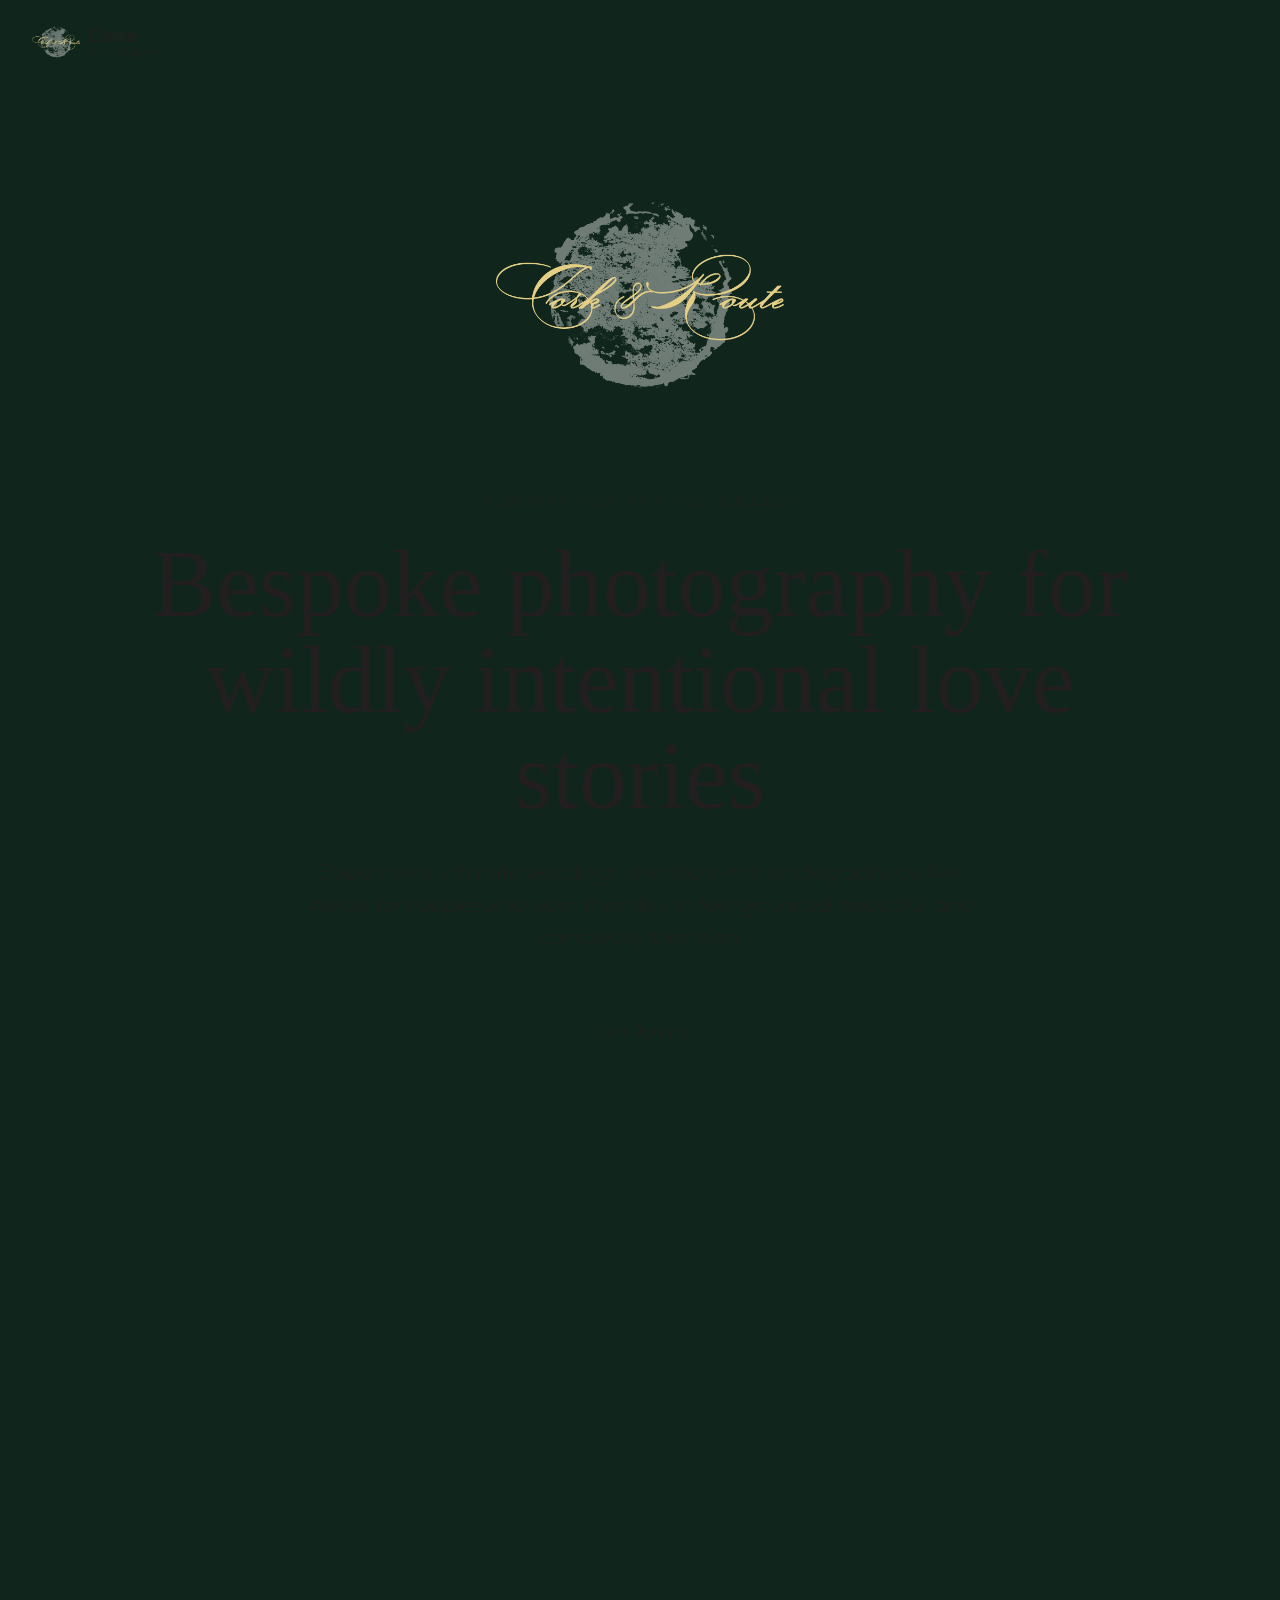
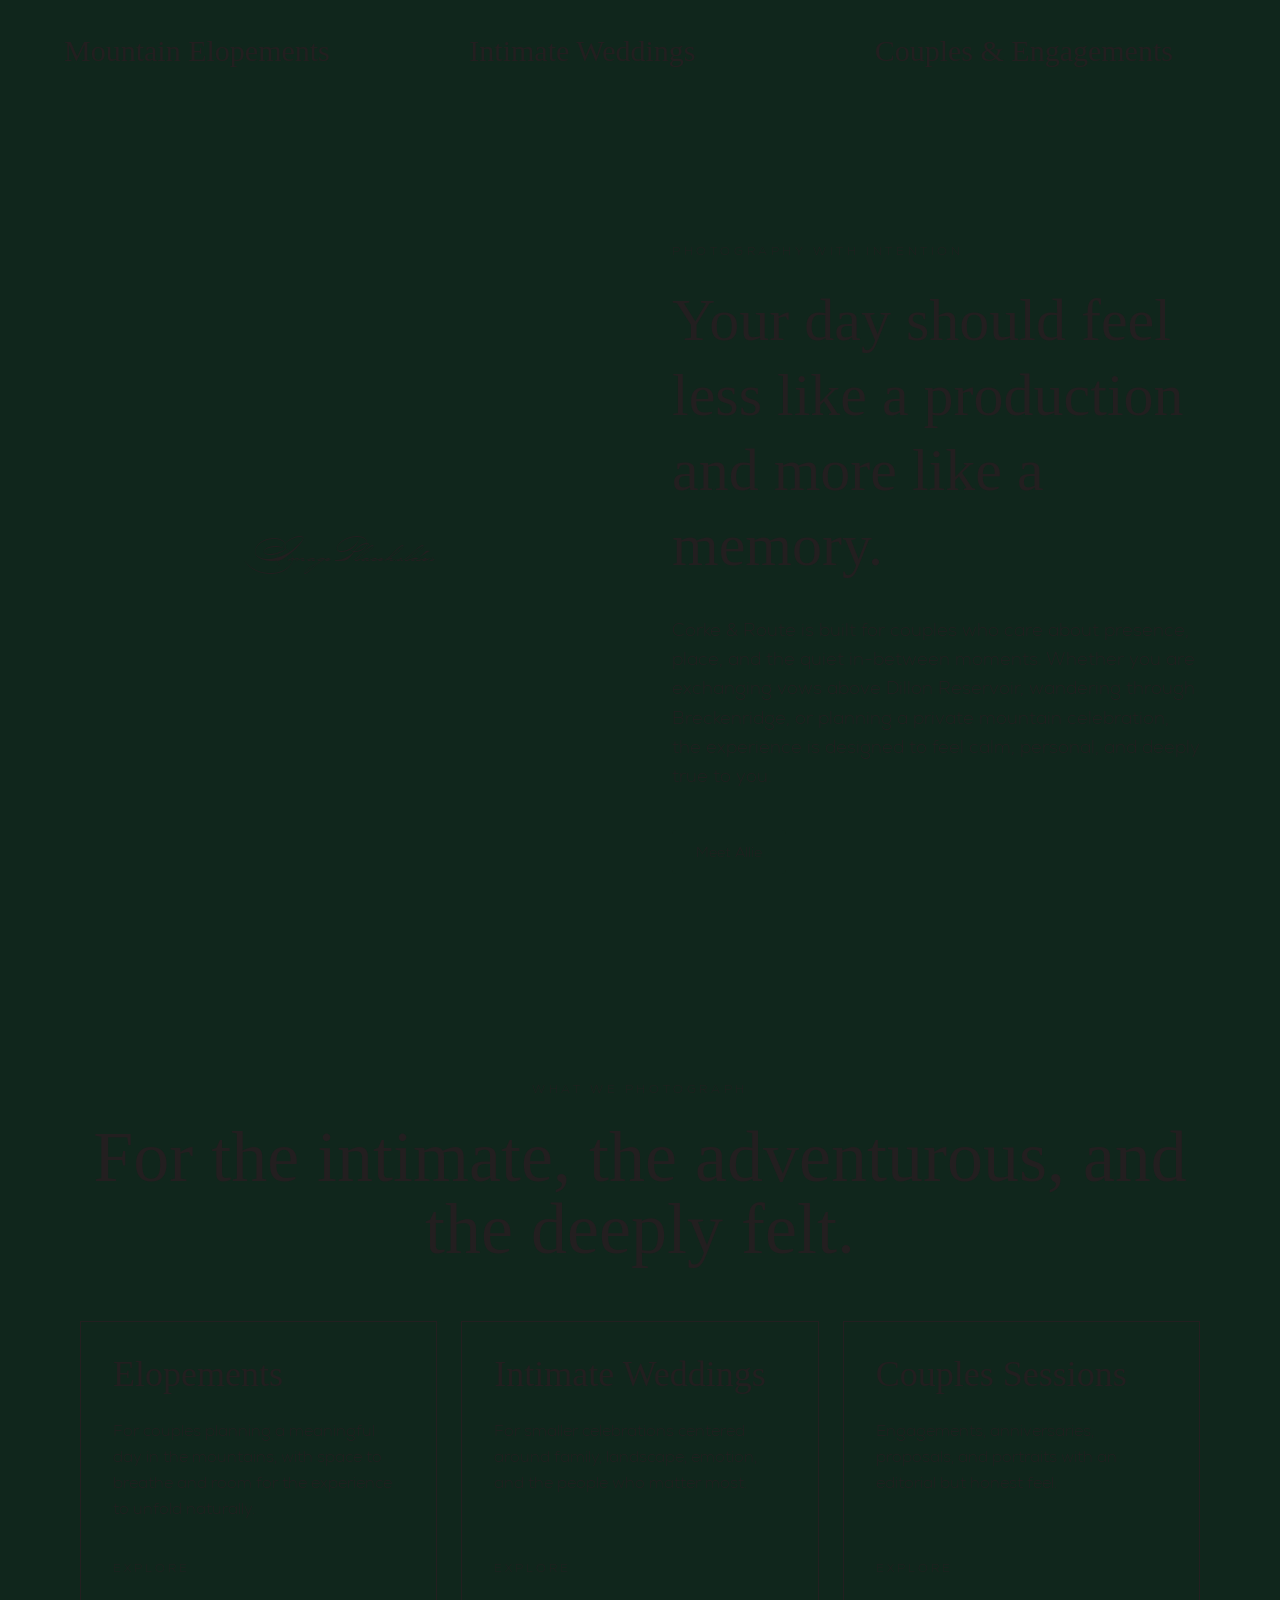
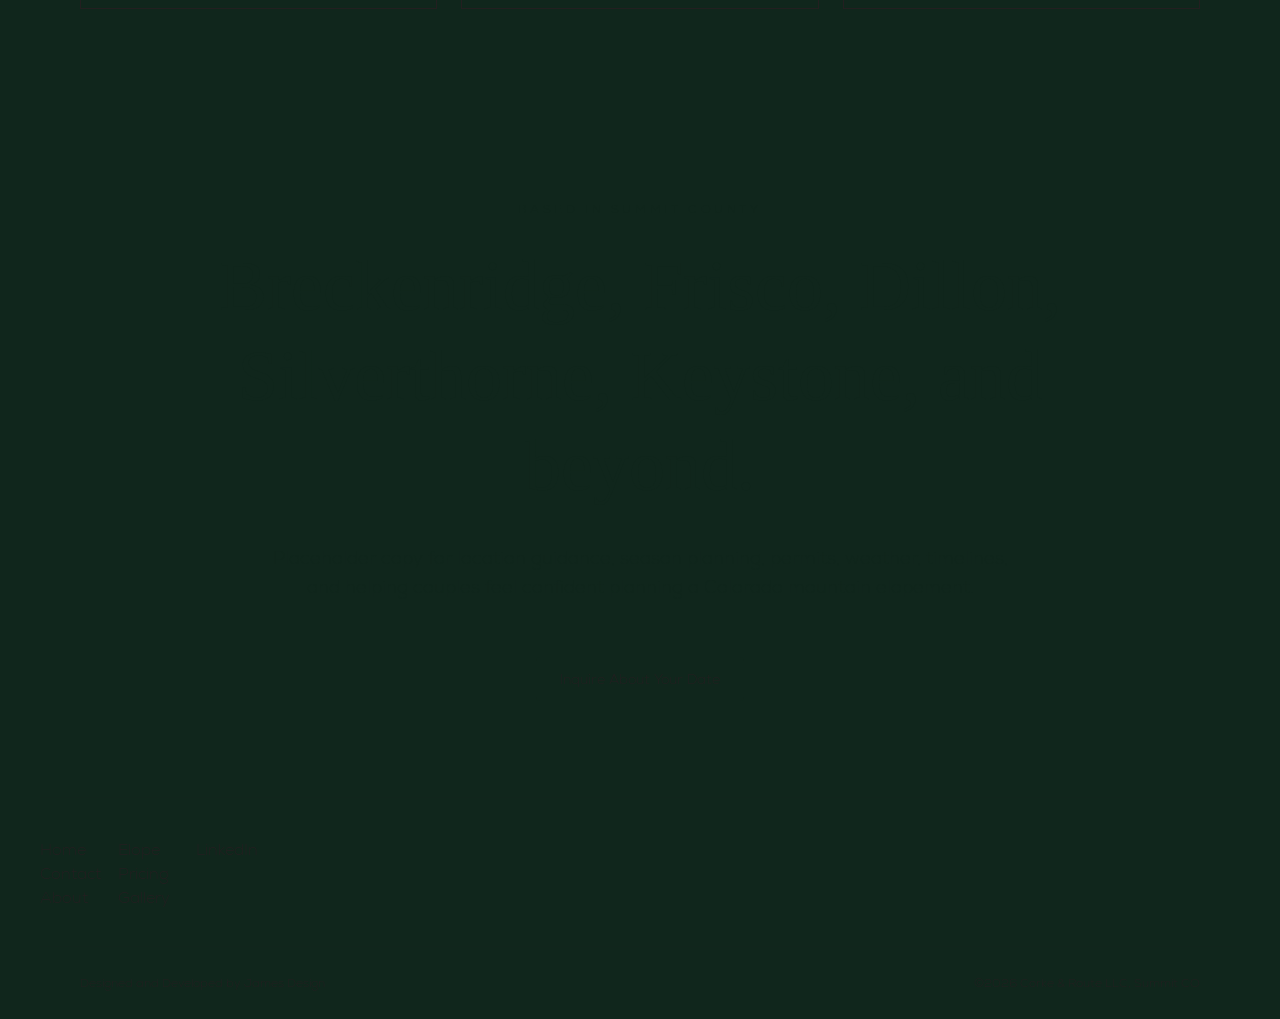
==== index.html @ 02037056 "Update index.html" ====
<!DOCTYPE html><html lang=en><head><meta charset=utf-8><meta content="width=device-width,initial-scale=1,viewport-fit=cover" name=viewport><title>Cork & Route - Home</title><meta content="Cork & Route - Bespoke Photography" name=description><meta content=#10261c name=theme-color><link href=/fonts/Nexa-ExtraLight.ttf rel=preload as=font crossorigin type=font/ttf><link href=/fonts/Nexa-Heavy.ttf rel=preload as=font crossorigin type=font/ttf><link href=/fonts/Argent-CF-Extra-Bold.otf rel=preload as=font crossorigin type=font/otf><link href=/fonts/P22ZanerOne.ttf rel=preload as=font crossorigin type=font/ttf><link href=/_astro/CorkAndRouteLogo.D96lV-Zq.png rel=preload as=image><link href=/_astro/favicon.BcW6yOJU.png rel=icon><link href=/_astro/favicon-512.Cz1edwWW.png rel=apple-touch-icon><meta content=https://corkandroute.github.io/_astro/favicon.BcW6yOJU.png property=og:image><meta content=1280 property=og:image:width><meta content=640 property=og:image:height><meta content=yes name=mobile-web-app-capable><meta content=yes name=apple-mobile-web-app-capable><meta content=black-translucent name=apple-mobile-web-app-status-bar-style><meta content="Cork & Route - Home" property=og:title><meta content="Cork & Route - Bespoke Photography" property=og:description><meta content=website property=og:type><meta content=https://corkandroute.github.io/ property=og:url><link href=/_astro/favicon-og.BIItW8_n.css rel=stylesheet></head><body class="min-h-[440px] min-w-[400px]"><div class="bg-g-1 text-d-1 font-sans min-h-screen"><div class="flex justify-between items-center bg-g-1 font-sans px-8 py-4"><a href=/ class="flex items-center"><img alt="Cork &amp; Route Logo" class="h-12 mt-1 w-auto" src=/_astro/CorkAndRouteLogo.D96lV-Zq.png /><div class="flex flex-col justify-center ml-2"><span class="dark:text-t-l text-t-d font-bold text-lg">Corke</span><span class="dark:text-t-l text-t-d -mt-2 text-sm">And Route</span></div></a></div><main><section class="flex flex-col items-center bg-g-1 justify-center min-h-[90vh] px-6 py-20 text-center"><img alt="Corke &amp; Route" class="mb-10 md:w-72 w-52" src=/_astro/CorkAndRouteLogo.D96lV-Zq.png /><p class="mb-6 text-xs uppercase md:text-sm tracking-[0.35em]">Summit County Colorado</p><h1 class="font-serif max-w-5xl leading-none md:text-8xl text-5xl">Bespoke photography for wildly intentional love stories</h1><p class="leading-relaxed text-lg mt-8 max-w-2xl md:text-xl">Elopements, intimate weddings, and story-rich photography by Allie Aleslie for couples who want their day to feel grounded, beautiful, and completely their own.</p><div class=mt-10><a href=contact.html class="text-center px-6 bg-g-1 duration-300 ease-in-out font-medium hover:scale-105 inline-block mt-4 py-3 rounded-sm text-d-1 text-sm transform transition">Start Planning</a></div></section><section class="grid gap-4 md:grid-cols-3 md:px-10 px-4 py-10"><div class="flex bg-t-d/10 aspect-[3/4] items-end p-6"><span class="font-serif text-3xl">Mountain Elopements</span></div><div class="flex bg-t-d/10 aspect-[3/4] items-end p-6"><span class="font-serif text-3xl">Intimate Weddings</span></div><div class="flex bg-t-d/10 aspect-[3/4] items-end p-6"><span class="font-serif text-3xl">Couples &amp; Engagements</span></div></section><section class="grid gap-16 items-center lg:grid-cols-2 md:px-20 px-6 py-24"><div class="flex items-center justify-center aspect-[4/5] bg-t-d/10"><span class="font-script text-4xl">Image Placeholder</span></div><div><p class="mb-6 text-xs uppercase tracking-[0.3em]">Photography with intention</p><h2 class="font-serif text-4xl leading-tight mb-8 md:text-6xl">Your day should feel less like a production and more like a memory.</h2><p class="mb-6 leading-relaxed text-lg">Corke &amp; Route is built for couples who care about presence, place, and the quiet in-between moments. Whether you are exchanging vows above Dillon Reservoir, wandering through Breckenridge, or planning a private mountain celebration, the experience is designed to feel calm, personal, and deeply true to you.</p><a href=aboutus.html class="text-center px-6 bg-g-1 duration-300 ease-in-out font-medium hover:scale-105 inline-block mt-4 py-3 rounded-sm text-d-1 text-sm transform transition">Meet Allie</a></div></section><section class="text-center px-6 md:px-20 py-24"><p class="mb-6 text-xs uppercase tracking-[0.3em]">What we photograph</p><h2 class="font-serif text-4xl md:text-7xl mb-14">For the intimate, the adventurous, and the deeply felt.</h2><div class="grid md:grid-cols-3 gap-6 text-left"><a href=elopements.html class="flex flex-col justify-between border border-t-d/20 hover:-translate-y-1 min-h-72 p-8 transition-transform"><div><h3 class="font-serif text-4xl mb-6">Elopements</h3><p class=leading-relaxed>For couples planning a meaningful day in the mountains, with space to breathe and room for the experience to unfold naturally.</p></div><span class="text-xs uppercase mt-8 tracking-[0.25em]">Explore</span></a><a href=weddings.html class="flex flex-col justify-between border border-t-d/20 hover:-translate-y-1 min-h-72 p-8 transition-transform"><div><h3 class="font-serif text-4xl mb-6">Intimate Weddings</h3><p class=leading-relaxed>For smaller celebrations centered around family, landscape, emotion, and the people who matter most.</p></div><span class="text-xs uppercase mt-8 tracking-[0.25em]">Explore</span></a><a href=couples.html class="flex flex-col justify-between border border-t-d/20 hover:-translate-y-1 min-h-72 p-8 transition-transform"><div><h3 class="font-serif text-4xl mb-6">Couples Sessions</h3><p class=leading-relaxed>Engagements, anniversaries, proposals, and portraits with an editorial but honest feel.</p></div><span class="text-xs uppercase mt-8 tracking-[0.25em]">Explore</span></a></div></section><section class="text-center px-6 md:px-20 py-24 bg-t-d text-g-1"><p class="mb-6 text-xs uppercase tracking-[0.3em]">Based in Summit County</p><h2 class="font-serif text-4xl leading-tight max-w-5xl md:text-7xl mx-auto">Breckenridge, Frisco, Dillon, Silverthorne, Keystone, and beyond.</h2><p class="leading-relaxed text-lg mt-8 max-w-3xl mx-auto">Placeholder copy for location guidance, season planning, permits, weather, timelines, and helping couples feel confident planning a Colorado mountain elopement.</p><div class=mt-10><a href=contact.html class="text-center px-6 bg-g-1 duration-300 ease-in-out font-medium hover:scale-105 inline-block mt-4 py-3 rounded-sm text-d-1 text-sm transform transition">Inquire About Your Date</a></div></section></main><footer class="bg-g-1 text-d-1 px-10"><div class="text-left border-t opacity-10 py-5"></div><div class="flex flex-col justify-between container items-start lg:flex-row lg:items-center mx-auto pb-5"><div class="mb-6 gap-4 grid grid-cols-2 lg:mb-0 lg:w-auto sm:grid-cols-3 w-full"><div class="mb-4 sm:mb-0"><a href=/ class=hover:underline>Home</a><br/><a href=contact.html class=hover:underline>Contact</a><br/><a href=about.html class=hover:underline>About</a><br/></div><div class="mb-4 sm:mb-0"><a href=elope.html class=hover:underline>Elope</a><br/><a href=pricing.html class=hover:underline>Pricing</a><br/><a href=gallery.html class=hover:underline>Gallery</a></div><div><a href=https://www.linkedin.com/allie-leslie-355469260/ class=hover:underline>LinkedIn</a><br/></div><div></div></div></div><div class="text-left border-t opacity-10 px-20"></div><div class="flex flex-col justify-between items-center md:flex-row px-10 py-7"><div class="text-xs text-center md:text-left"><a href=https://hikendal.github.io rel="noopener noreferrer" target=_blank>Designed and Developed by James Design</a></div><div class="text-xs text-center md:mt-0 md:text-right mt-4"><p>©2026 Corke &amp; Route LLC, Summit CO</p></div></div></footer></div></body></html>
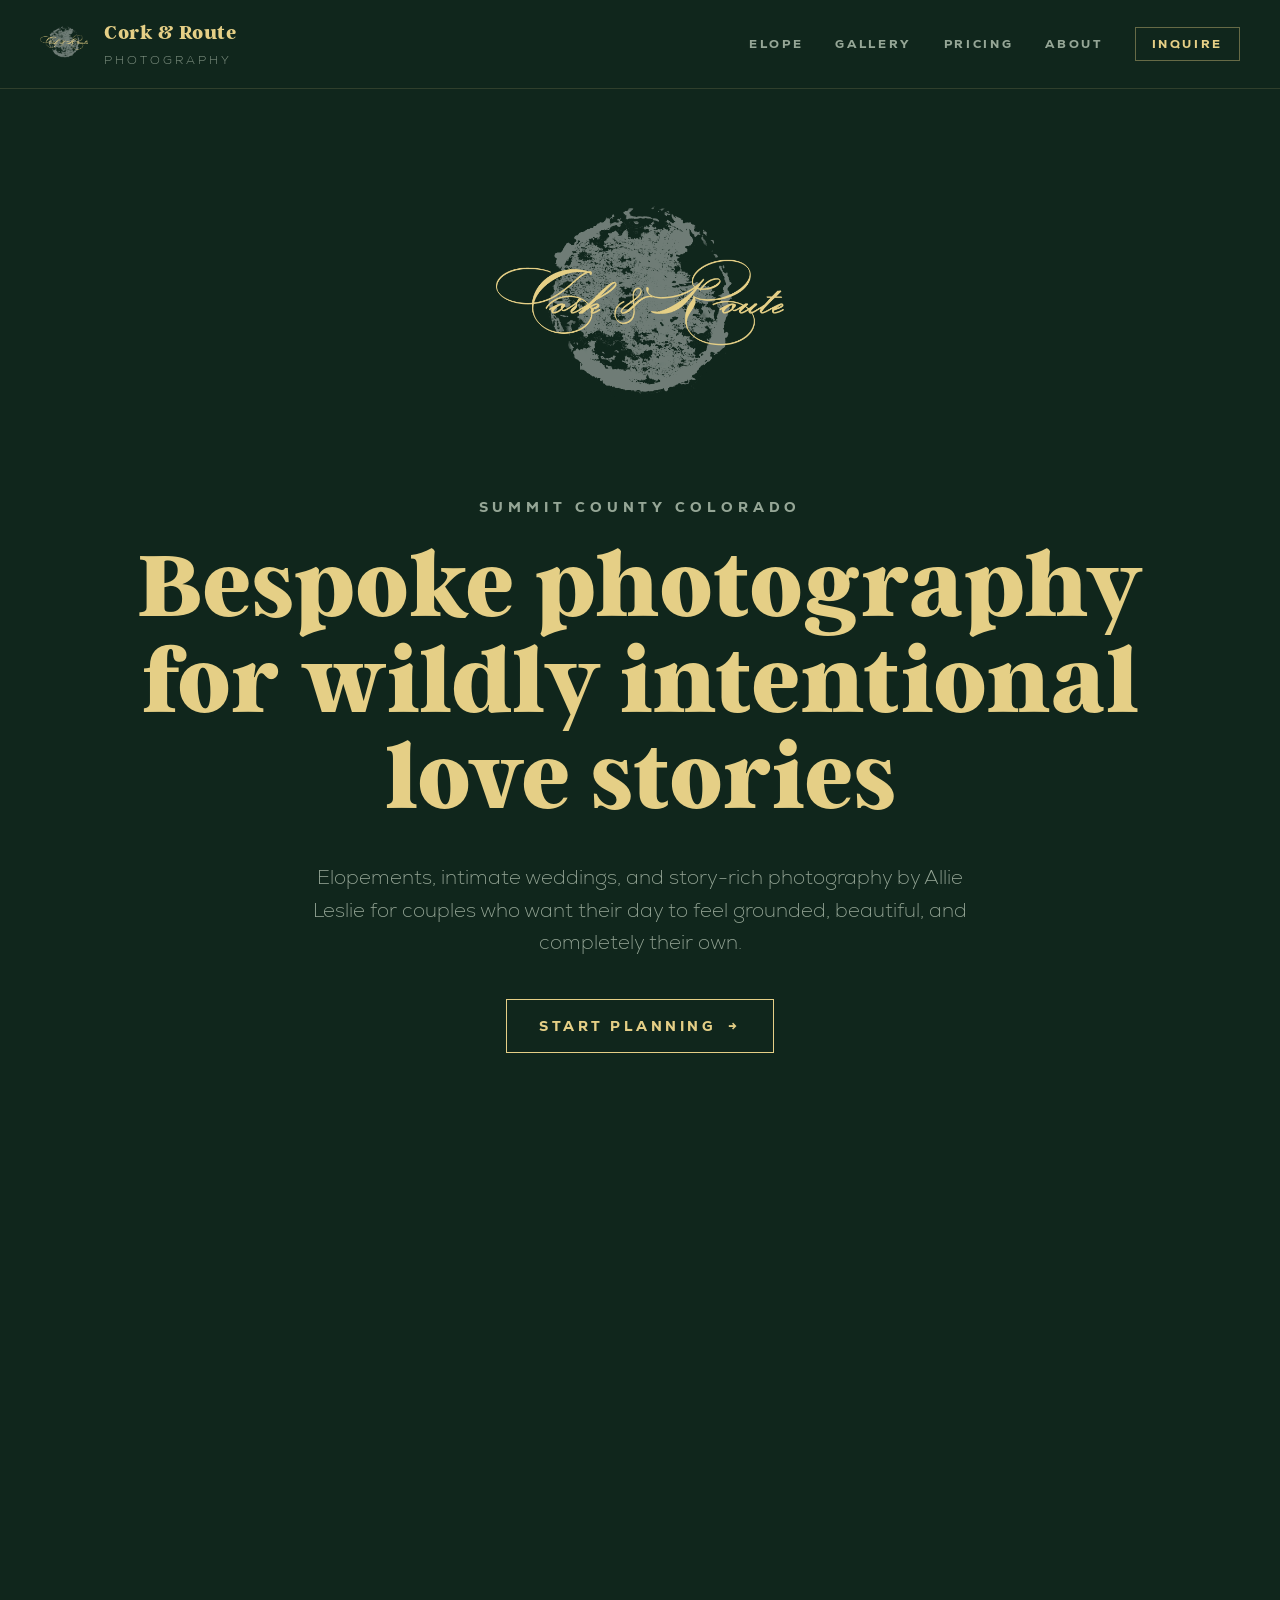
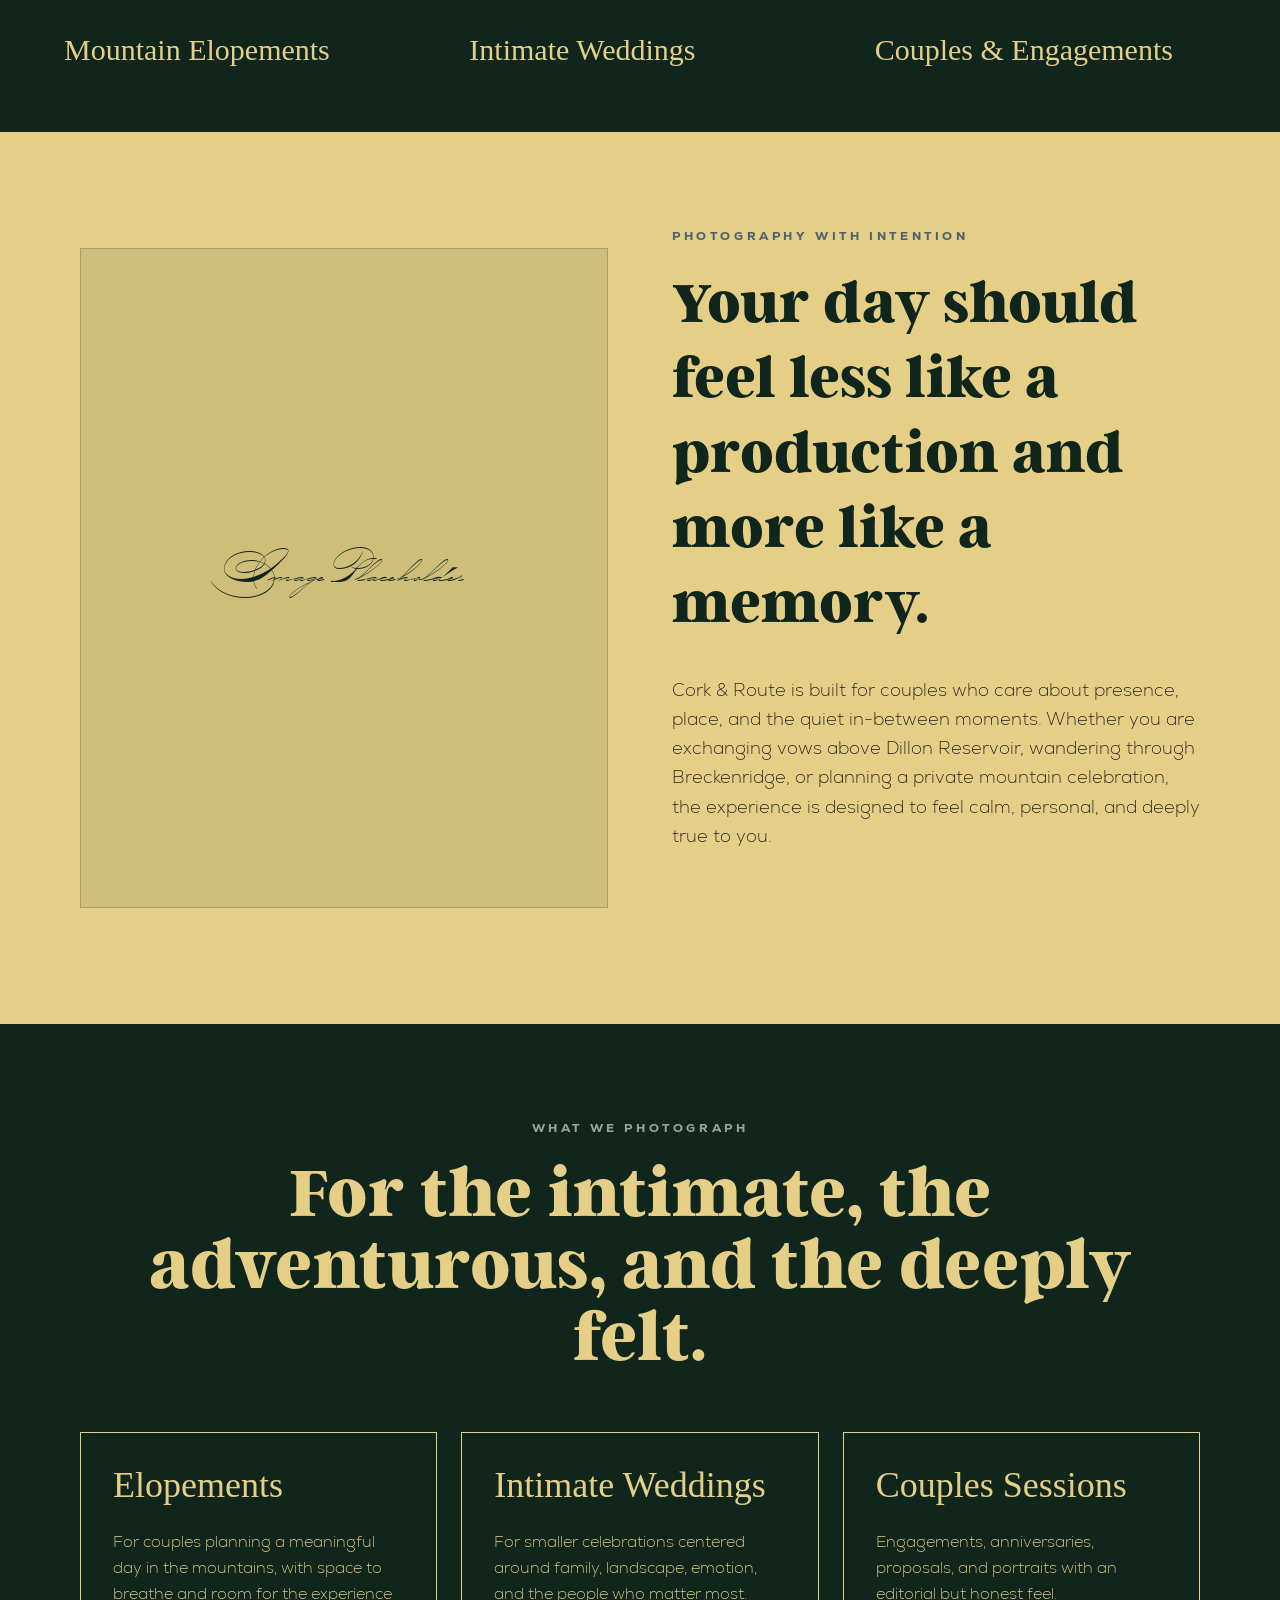
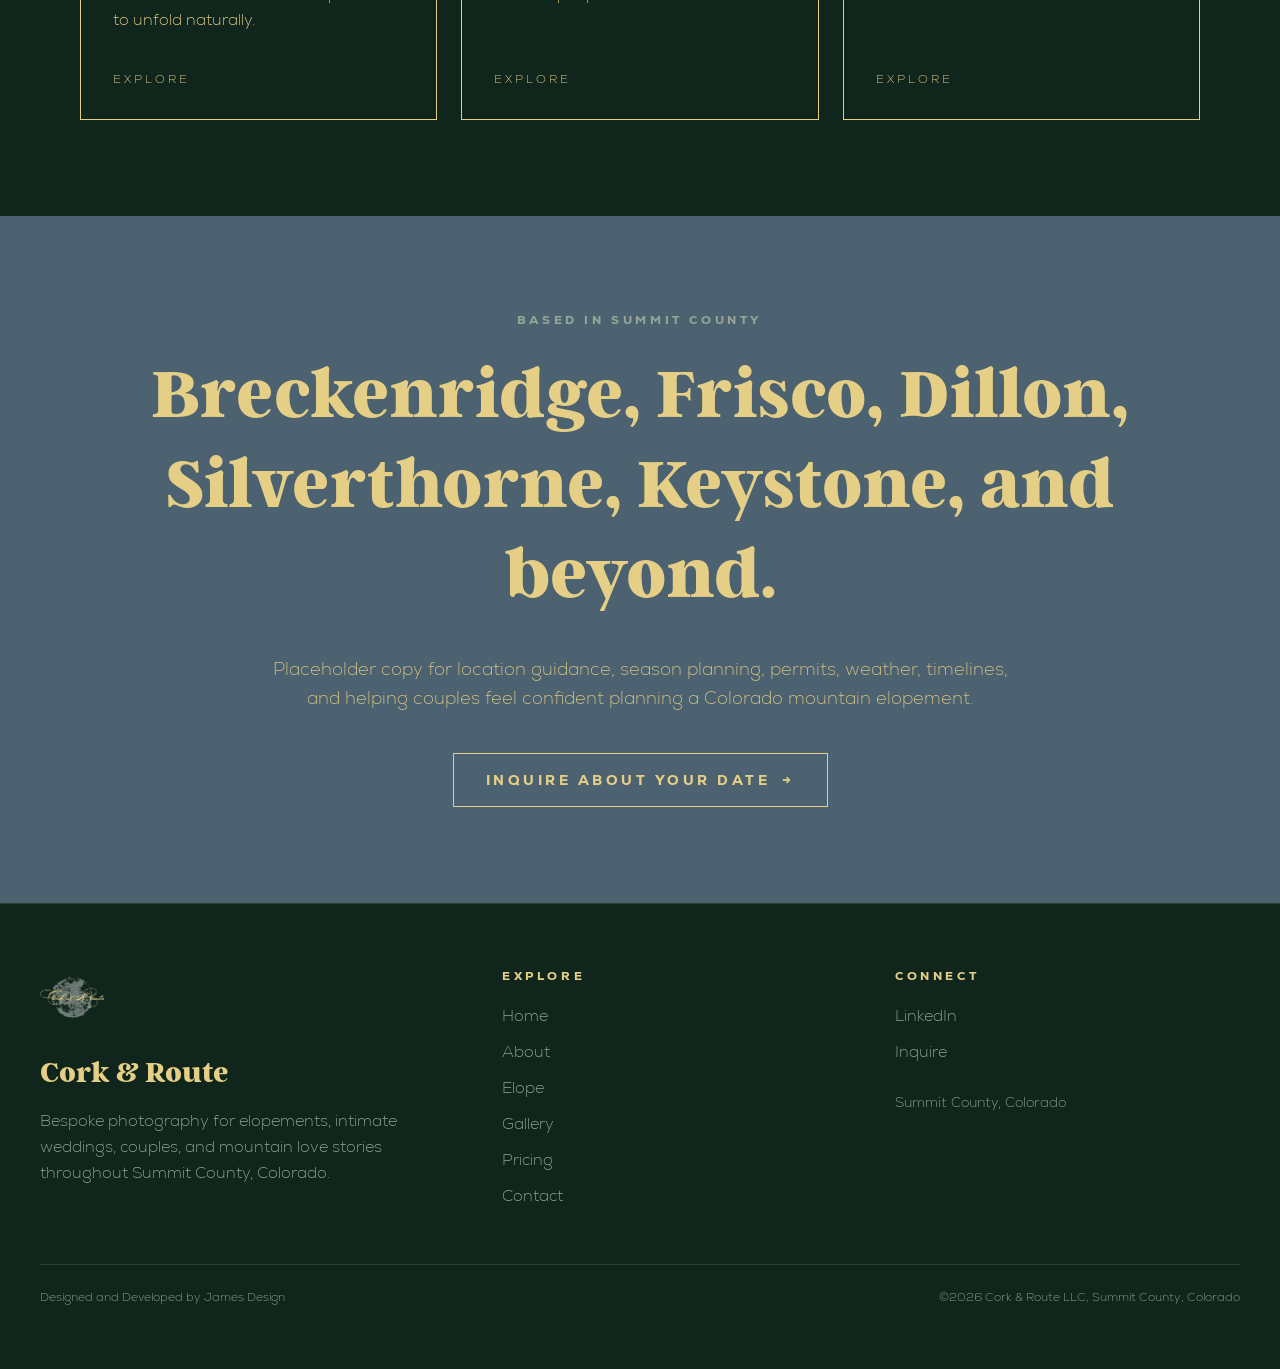
==== commit 9fc625e4: "updates" ====
--- a/index.html
+++ b/index.html
@@ -1 +1 @@
-<!DOCTYPE html><html lang=en><head><meta charset=utf-8><meta content="width=device-width,initial-scale=1,viewport-fit=cover" name=viewport><title>Cork & Route - Home</title><meta content="Cork & Route - Bespoke Photography" name=description><meta content=#10261c name=theme-color><link href=/fonts/Nexa-ExtraLight.ttf rel=preload as=font crossorigin type=font/ttf><link href=/fonts/Nexa-Heavy.ttf rel=preload as=font crossorigin type=font/ttf><link href=/fonts/Argent-CF-Extra-Bold.otf rel=preload as=font crossorigin type=font/otf><link href=/fonts/P22ZanerOne.ttf rel=preload as=font crossorigin type=font/ttf><link href=/_astro/CorkAndRouteLogo.D96lV-Zq.png rel=preload as=image><link href=/_astro/favicon.BcW6yOJU.png rel=icon><link href=/_astro/favicon-512.Cz1edwWW.png rel=apple-touch-icon><meta content=https://corkandroute.github.io/_astro/favicon.BcW6yOJU.png property=og:image><meta content=1280 property=og:image:width><meta content=640 property=og:image:height><meta content=yes name=mobile-web-app-capable><meta content=yes name=apple-mobile-web-app-capable><meta content=black-translucent name=apple-mobile-web-app-status-bar-style><meta content="Cork & Route - Home" property=og:title><meta content="Cork & Route - Bespoke Photography" property=og:description><meta content=website property=og:type><meta content=https://corkandroute.github.io/ property=og:url><link href=/_astro/favicon-og.BIItW8_n.css rel=stylesheet></head><body class="min-h-[440px] min-w-[400px]"><div class="bg-g-1 text-d-1 font-sans min-h-screen"><div class="flex justify-between items-center bg-g-1 font-sans px-8 py-4"><a href=/ class="flex items-center"><img alt="Cork &amp; Route Logo" class="h-12 mt-1 w-auto" src=/_astro/CorkAndRouteLogo.D96lV-Zq.png /><div class="flex flex-col justify-center ml-2"><span class="dark:text-t-l text-t-d font-bold text-lg">Corke</span><span class="dark:text-t-l text-t-d -mt-2 text-sm">And Route</span></div></a></div><main><section class="flex flex-col items-center bg-g-1 justify-center min-h-[90vh] px-6 py-20 text-center"><img alt="Corke &amp; Route" class="mb-10 md:w-72 w-52" src=/_astro/CorkAndRouteLogo.D96lV-Zq.png /><p class="mb-6 text-xs uppercase md:text-sm tracking-[0.35em]">Summit County Colorado</p><h1 class="font-serif max-w-5xl leading-none md:text-8xl text-5xl">Bespoke photography for wildly intentional love stories</h1><p class="leading-relaxed text-lg mt-8 max-w-2xl md:text-xl">Elopements, intimate weddings, and story-rich photography by Allie Aleslie for couples who want their day to feel grounded, beautiful, and completely their own.</p><div class=mt-10><a href=contact.html class="text-center px-6 bg-g-1 duration-300 ease-in-out font-medium hover:scale-105 inline-block mt-4 py-3 rounded-sm text-d-1 text-sm transform transition">Start Planning</a></div></section><section class="grid gap-4 md:grid-cols-3 md:px-10 px-4 py-10"><div class="flex bg-t-d/10 aspect-[3/4] items-end p-6"><span class="font-serif text-3xl">Mountain Elopements</span></div><div class="flex bg-t-d/10 aspect-[3/4] items-end p-6"><span class="font-serif text-3xl">Intimate Weddings</span></div><div class="flex bg-t-d/10 aspect-[3/4] items-end p-6"><span class="font-serif text-3xl">Couples &amp; Engagements</span></div></section><section class="grid gap-16 items-center lg:grid-cols-2 md:px-20 px-6 py-24"><div class="flex items-center justify-center aspect-[4/5] bg-t-d/10"><span class="font-script text-4xl">Image Placeholder</span></div><div><p class="mb-6 text-xs uppercase tracking-[0.3em]">Photography with intention</p><h2 class="font-serif text-4xl leading-tight mb-8 md:text-6xl">Your day should feel less like a production and more like a memory.</h2><p class="mb-6 leading-relaxed text-lg">Corke &amp; Route is built for couples who care about presence, place, and the quiet in-between moments. Whether you are exchanging vows above Dillon Reservoir, wandering through Breckenridge, or planning a private mountain celebration, the experience is designed to feel calm, personal, and deeply true to you.</p><a href=aboutus.html class="text-center px-6 bg-g-1 duration-300 ease-in-out font-medium hover:scale-105 inline-block mt-4 py-3 rounded-sm text-d-1 text-sm transform transition">Meet Allie</a></div></section><section class="text-center px-6 md:px-20 py-24"><p class="mb-6 text-xs uppercase tracking-[0.3em]">What we photograph</p><h2 class="font-serif text-4xl md:text-7xl mb-14">For the intimate, the adventurous, and the deeply felt.</h2><div class="grid md:grid-cols-3 gap-6 text-left"><a href=elopements.html class="flex flex-col justify-between border border-t-d/20 hover:-translate-y-1 min-h-72 p-8 transition-transform"><div><h3 class="font-serif text-4xl mb-6">Elopements</h3><p class=leading-relaxed>For couples planning a meaningful day in the mountains, with space to breathe and room for the experience to unfold naturally.</p></div><span class="text-xs uppercase mt-8 tracking-[0.25em]">Explore</span></a><a href=weddings.html class="flex flex-col justify-between border border-t-d/20 hover:-translate-y-1 min-h-72 p-8 transition-transform"><div><h3 class="font-serif text-4xl mb-6">Intimate Weddings</h3><p class=leading-relaxed>For smaller celebrations centered around family, landscape, emotion, and the people who matter most.</p></div><span class="text-xs uppercase mt-8 tracking-[0.25em]">Explore</span></a><a href=couples.html class="flex flex-col justify-between border border-t-d/20 hover:-translate-y-1 min-h-72 p-8 transition-transform"><div><h3 class="font-serif text-4xl mb-6">Couples Sessions</h3><p class=leading-relaxed>Engagements, anniversaries, proposals, and portraits with an editorial but honest feel.</p></div><span class="text-xs uppercase mt-8 tracking-[0.25em]">Explore</span></a></div></section><section class="text-center px-6 md:px-20 py-24 bg-t-d text-g-1"><p class="mb-6 text-xs uppercase tracking-[0.3em]">Based in Summit County</p><h2 class="font-serif text-4xl leading-tight max-w-5xl md:text-7xl mx-auto">Breckenridge, Frisco, Dillon, Silverthorne, Keystone, and beyond.</h2><p class="leading-relaxed text-lg mt-8 max-w-3xl mx-auto">Placeholder copy for location guidance, season planning, permits, weather, timelines, and helping couples feel confident planning a Colorado mountain elopement.</p><div class=mt-10><a href=contact.html class="text-center px-6 bg-g-1 duration-300 ease-in-out font-medium hover:scale-105 inline-block mt-4 py-3 rounded-sm text-d-1 text-sm transform transition">Inquire About Your Date</a></div></section></main><footer class="bg-g-1 text-d-1 px-10"><div class="text-left border-t opacity-10 py-5"></div><div class="flex flex-col justify-between container items-start lg:flex-row lg:items-center mx-auto pb-5"><div class="mb-6 gap-4 grid grid-cols-2 lg:mb-0 lg:w-auto sm:grid-cols-3 w-full"><div class="mb-4 sm:mb-0"><a href=/ class=hover:underline>Home</a><br/><a href=contact.html class=hover:underline>Contact</a><br/><a href=about.html class=hover:underline>About</a><br/></div><div class="mb-4 sm:mb-0"><a href=elope.html class=hover:underline>Elope</a><br/><a href=pricing.html class=hover:underline>Pricing</a><br/><a href=gallery.html class=hover:underline>Gallery</a></div><div><a href=https://www.linkedin.com/allie-leslie-355469260/ class=hover:underline>LinkedIn</a><br/></div><div></div></div></div><div class="text-left border-t opacity-10 px-20"></div><div class="flex flex-col justify-between items-center md:flex-row px-10 py-7"><div class="text-xs text-center md:text-left"><a href=https://hikendal.github.io rel="noopener noreferrer" target=_blank>Designed and Developed by James Design</a></div><div class="text-xs text-center md:mt-0 md:text-right mt-4"><p>©2026 Corke &amp; Route LLC, Summit CO</p></div></div></footer></div></body></html>+<!DOCTYPE html><html lang=en><head><meta charset=utf-8><meta content="width=device-width,initial-scale=1,viewport-fit=cover" name=viewport><title>Cork & Route - Home</title><meta content="Cork & Route - Bespoke Photography" name=description><meta content=#10261c name=theme-color><link href=/fonts/Nexa-ExtraLight.ttf rel=preload as=font crossorigin type=font/ttf><link href=/fonts/Nexa-Heavy.ttf rel=preload as=font crossorigin type=font/ttf><link href=/fonts/Argent-CF-Extra-Bold.otf rel=preload as=font crossorigin type=font/otf><link href=/fonts/P22ZanerOne.ttf rel=preload as=font crossorigin type=font/ttf><link href=/_astro/CorkAndRouteLogo.D96lV-Zq.png rel=preload as=image><link href=/_astro/favicon.BcW6yOJU.png rel=icon><link href=/_astro/favicon-512.Cz1edwWW.png rel=apple-touch-icon><meta content=https://corkandroute.github.io/_astro/favicon.BcW6yOJU.png property=og:image><meta content=1280 property=og:image:width><meta content=640 property=og:image:height><meta content=yes name=mobile-web-app-capable><meta content=yes name=apple-mobile-web-app-capable><meta content=black-translucent name=apple-mobile-web-app-status-bar-style><meta content="Cork & Route - Home" property=og:title><meta content="Cork & Route - Bespoke Photography" property=og:description><meta content=website property=og:type><meta content=https://corkandroute.github.io/ property=og:url><link href=/_astro/favicon-og.DzYINpba.css rel=stylesheet></head><body class="min-h-[440px] min-w-[400px]"><div class="text-y-1 bg-g-1 font-sans min-h-screen"><header class="text-y-1 bg-g-1 border-b border-y-1/15"><div class="flex items-center px-6 justify-between max-w-7xl md:px-10 mx-auto py-5"><a class="flex items-center gap-4 group" href=/ ><img alt="Cork &amp; Route Logo" class="w-auto h-12" src=/_astro/CorkAndRouteLogo.D96lV-Zq.png /><div class="flex flex-col leading-none"><span class="text-y-1 font-argentBold text-xl tracking-wide">Cork &amp; Route</span><span class="text-xs uppercase tracking-[0.25em] font-sans mt-1 text-g-2">Photography</span></div></a><nav class="text-xs uppercase font-heavy items-center gap-8 hidden md:flex text-g-2 tracking-[0.22em]"><a class="hover:text-y-1 transition-colors" href=elope.html>Elope</a><a class="hover:text-y-1 transition-colors" href=gallery.html>Gallery</a><a class="hover:text-y-1 transition-colors" href=pricing.html>Pricing</a><a class="hover:text-y-1 transition-colors" href=about.html>About</a><a class="text-y-1 border hover:text-g-1 transition-all border-y-1/40 hover:bg-y-1 px-4 py-2" href=contact.html>Inquire</a></nav></div></header><main><section class="flex items-center justify-center bg-g-1 flex-col min-h-[90vh] px-6 py-20 text-center"><img alt="Cork &amp; Route" class="mb-10 md:w-72 w-52" src=/_astro/CorkAndRouteLogo.D96lV-Zq.png /><p class="text-xs uppercase font-heavy mb-6 text-g-2 md:text-sm tracking-[0.35em]">Summit County Colorado</p><h1 class="text-y-1 font-argentBold max-w-5xl leading-none md:text-8xl text-5xl">Bespoke photography for wildly intentional love stories</h1><p class="leading-relaxed text-lg mt-8 max-w-2xl md:text-xl text-g-2">Elopements, intimate weddings, and story-rich photography by Allie Leslie for couples who want their day to feel grounded, beautiful, and completely their own.</p><div class=mt-10><a class="text-xs uppercase font-heavy text-y-1 border border-y-1 duration-500 ease-out group hover:text-g-1 inline-flex items-center justify-center md:text-sm overflow-hidden px-8 py-4 relative tracking-[0.25em] transition-all" href=contact.html><span class="transition-transform absolute bg-y-1 duration-500 ease-out group-hover:scale-x-100 inset-0 origin-left scale-x-0"></span><span class="flex items-center gap-3 relative z-10">Start Planning<span class="transition-transform duration-300 group-hover:translate-x-1">→</span></span></a></div></section><section class="bg-g-1 gap-4 grid md:grid-cols-3 md:px-10 px-4 py-10"><div class="flex aspect-[3/4] bg-t-d/10 items-end p-6"><span class="font-serif text-3xl">Mountain Elopements</span></div><div class="flex aspect-[3/4] bg-t-d/10 items-end p-6"><span class="font-serif text-3xl">Intimate Weddings</span></div><div class="flex aspect-[3/4] bg-t-d/10 items-end p-6"><span class="font-serif text-3xl">Couples &amp; Engagements</span></div></section><section class="bg-y-1 gap-16 grid items-center lg:grid-cols-2 md:px-20 px-6 py-24 text-d-1"><div class="flex items-center justify-center aspect-[4/5] bg-g-1/10 border border-g-1/20"><span class="text-g-1 font-script text-5xl">Image Placeholder</span></div><div><p class="text-xs uppercase font-heavy tracking-[0.3em] mb-6 text-b-1">Photography with intention</p><h2 class="font-argentBold text-4xl leading-tight mb-8 md:text-6xl text-g-1">Your day should feel less like a production and more like a memory.</h2><p class="mb-6 leading-relaxed text-d-1 text-lg">Cork &amp; Route is built for couples who care about presence, place, and the quiet in-between moments. Whether you are exchanging vows above Dillon Reservoir, wandering through Breckenridge, or planning a private mountain celebration, the experience is designed to feel calm, personal, and deeply true to you.</p><a class="text-xs uppercase font-heavy text-y-1 border border-y-1 duration-500 ease-out group hover:text-g-1 inline-flex items-center justify-center md:text-sm overflow-hidden px-8 py-4 relative tracking-[0.25em] transition-all" href=about.html><span class="transition-transform absolute bg-y-1 duration-500 ease-out group-hover:scale-x-100 inset-0 origin-left scale-x-0"></span><span class="flex items-center gap-3 relative z-10">Meet Allie<span class="transition-transform duration-300 group-hover:translate-x-1">→</span></span></a></div></section><section class="text-y-1 bg-g-1 md:px-20 px-6 py-24 text-center"><p class="text-xs uppercase font-heavy tracking-[0.3em] mb-6 text-g-2">What we photograph</p><h2 class="text-y-1 font-argentBold md:text-7xl text-4xl mb-14">For the intimate, the adventurous, and the deeply felt.</h2><div class="grid md:grid-cols-3 gap-6 text-left"><a class="flex flex-col justify-between border border-t-d/20 hover:-translate-y-1 min-h-72 p-8 transition-transform" href=elope.html><div><h3 class="mb-6 font-serif text-4xl">Elopements</h3><p class=leading-relaxed>For couples planning a meaningful day in the mountains, with space to breathe and room for the experience to unfold naturally.</p></div><span class="text-xs uppercase tracking-[0.25em] mt-8">Explore</span></a><a class="flex flex-col justify-between border border-t-d/20 hover:-translate-y-1 min-h-72 p-8 transition-transform" href=weddings.html><div><h3 class="mb-6 font-serif text-4xl">Intimate Weddings</h3><p class=leading-relaxed>For smaller celebrations centered around family, landscape, emotion, and the people who matter most.</p></div><span class="text-xs uppercase tracking-[0.25em] mt-8">Explore</span></a><a class="flex flex-col justify-between border border-t-d/20 hover:-translate-y-1 min-h-72 p-8 transition-transform" href=gallery.html><div><h3 class="mb-6 font-serif text-4xl">Couples Sessions</h3><p class=leading-relaxed>Engagements, anniversaries, proposals, and portraits with an editorial but honest feel.</p></div><span class="text-xs uppercase tracking-[0.25em] mt-8">Explore</span></a></div></section><section class="text-y-1 md:px-20 px-6 py-24 text-center bg-b-1"><p class="text-xs uppercase font-heavy tracking-[0.3em] mb-6 text-g-2">Based in Summit County</p><h2 class="text-y-1 font-argentBold max-w-5xl leading-tight md:text-7xl mx-auto text-4xl">Breckenridge, Frisco, Dillon, Silverthorne, Keystone, and beyond.</h2><p class="leading-relaxed text-lg mt-8 max-w-3xl mx-auto text-y-1/90">Placeholder copy for location guidance, season planning, permits, weather, timelines, and helping couples feel confident planning a Colorado mountain elopement.</p><div class=mt-10><a class="text-xs uppercase font-heavy text-y-1 border border-y-1 duration-500 ease-out group hover:text-g-1 inline-flex items-center justify-center md:text-sm overflow-hidden px-8 py-4 relative tracking-[0.25em] transition-all" href=contact.html><span class="transition-transform absolute bg-y-1 duration-500 ease-out group-hover:scale-x-100 inset-0 origin-left scale-x-0"></span><span class="flex items-center gap-3 relative z-10">Inquire About Your Date<span class="transition-transform duration-300 group-hover:translate-x-1">→</span></span></a></div></section></main><footer class="bg-g-1 px-6 border-t border-y-1/15 md:px-10 text-g-2"><div class="max-w-7xl mx-auto py-16"><div class="grid gap-12 md:grid-cols-[1.2fr_1fr_1fr]"><div><img alt="Cork &amp; Route Logo" class="mb-6 h-16 w-auto" src=/_astro/CorkAndRouteLogo.D96lV-Zq.png /><h2 class="text-y-1 font-argentBold mb-4 text-3xl">Cork &amp; Route</h2><p class="leading-relaxed max-w-sm">Bespoke photography for elopements, intimate weddings, couples, and mountain love stories throughout Summit County, Colorado.</p></div><div><p class="text-xs uppercase font-heavy text-y-1 mb-5 tracking-[0.3em]">Explore</p><div class=space-y-3><a class="hover:text-y-1 transition-colors block" href=/ >Home</a><a class="hover:text-y-1 transition-colors block" href=about.html>About</a><a class="hover:text-y-1 transition-colors block" href=elope.html>Elope</a><a class="hover:text-y-1 transition-colors block" href=gallery.html>Gallery</a><a class="hover:text-y-1 transition-colors block" href=pricing.html>Pricing</a><a class="hover:text-y-1 transition-colors block" href=contact.html>Contact</a></div></div><div><p class="text-xs uppercase font-heavy text-y-1 mb-5 tracking-[0.3em]">Connect</p><div class=space-y-3><a class="hover:text-y-1 transition-colors block" href=https://www.linkedin.com/in/allie-leslie-355469260/ rel="noopener noreferrer" target=_blank>LinkedIn</a><a class="hover:text-y-1 transition-colors block" href=contact.html>Inquire</a><p class="pt-4 text-sm">Summit County, Colorado</p></div></div></div><div class="flex flex-col justify-between border-t border-y-1/15 gap-4 md:flex-row mt-14 pt-6 text-xs"><a class="hover:text-y-1 transition-colors" href=https://hikendal.github.io rel="noopener noreferrer" target=_blank>Designed and Developed by James Design</a><p>©2026 Cork &amp; Route LLC, Summit County, Colorado</p></div></div></footer></div></body></html>
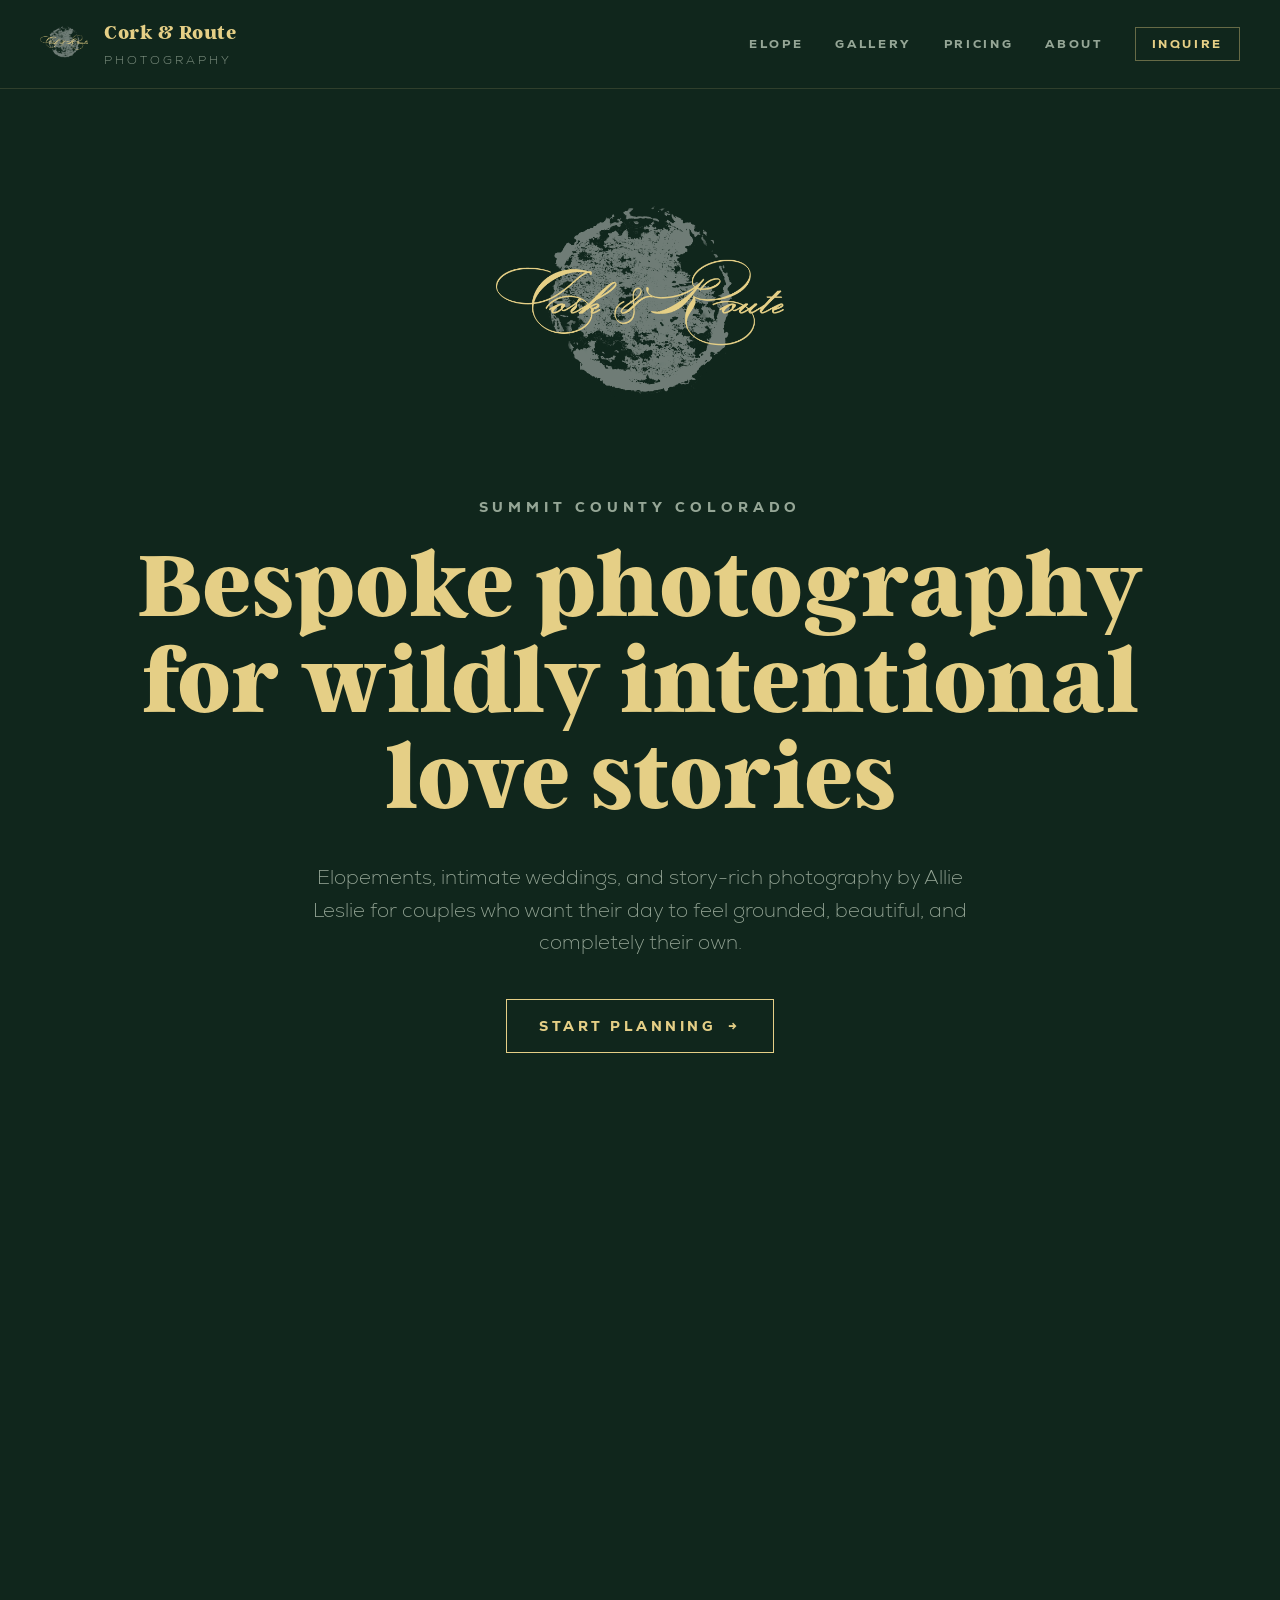
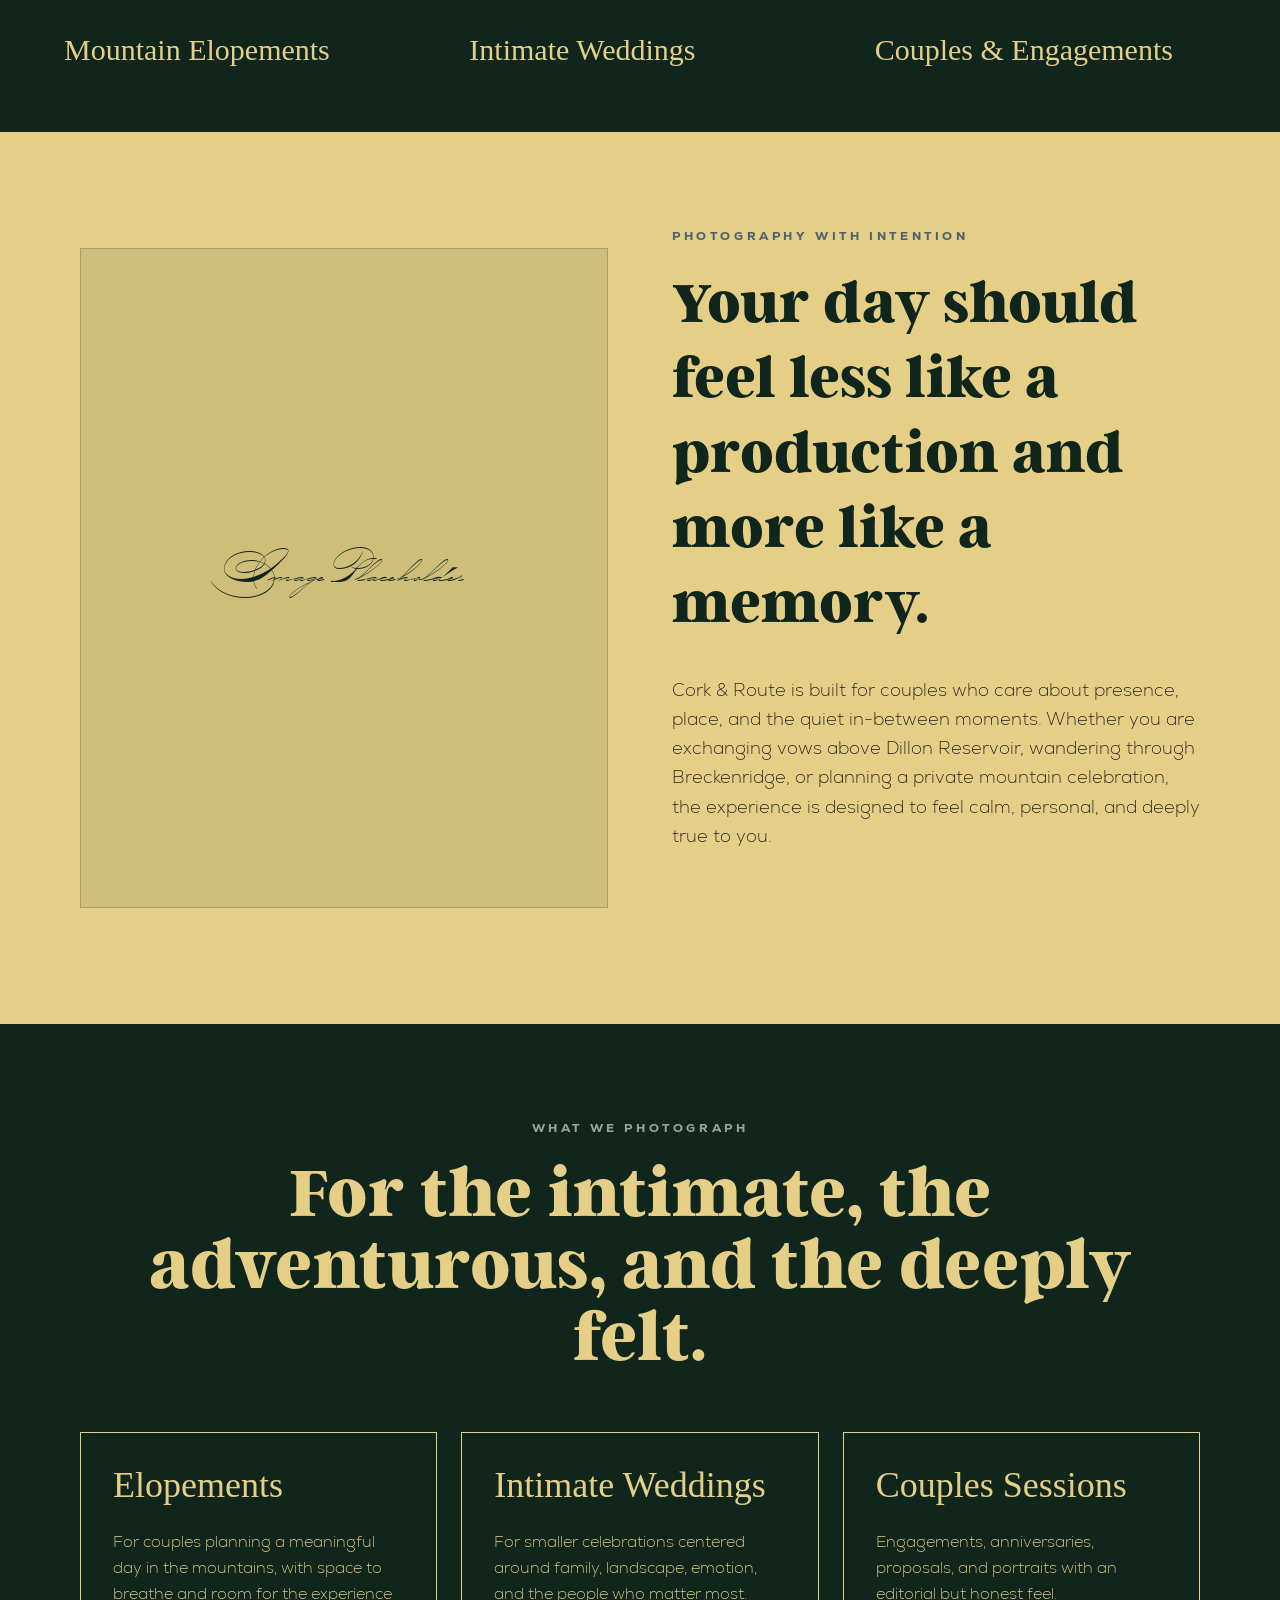
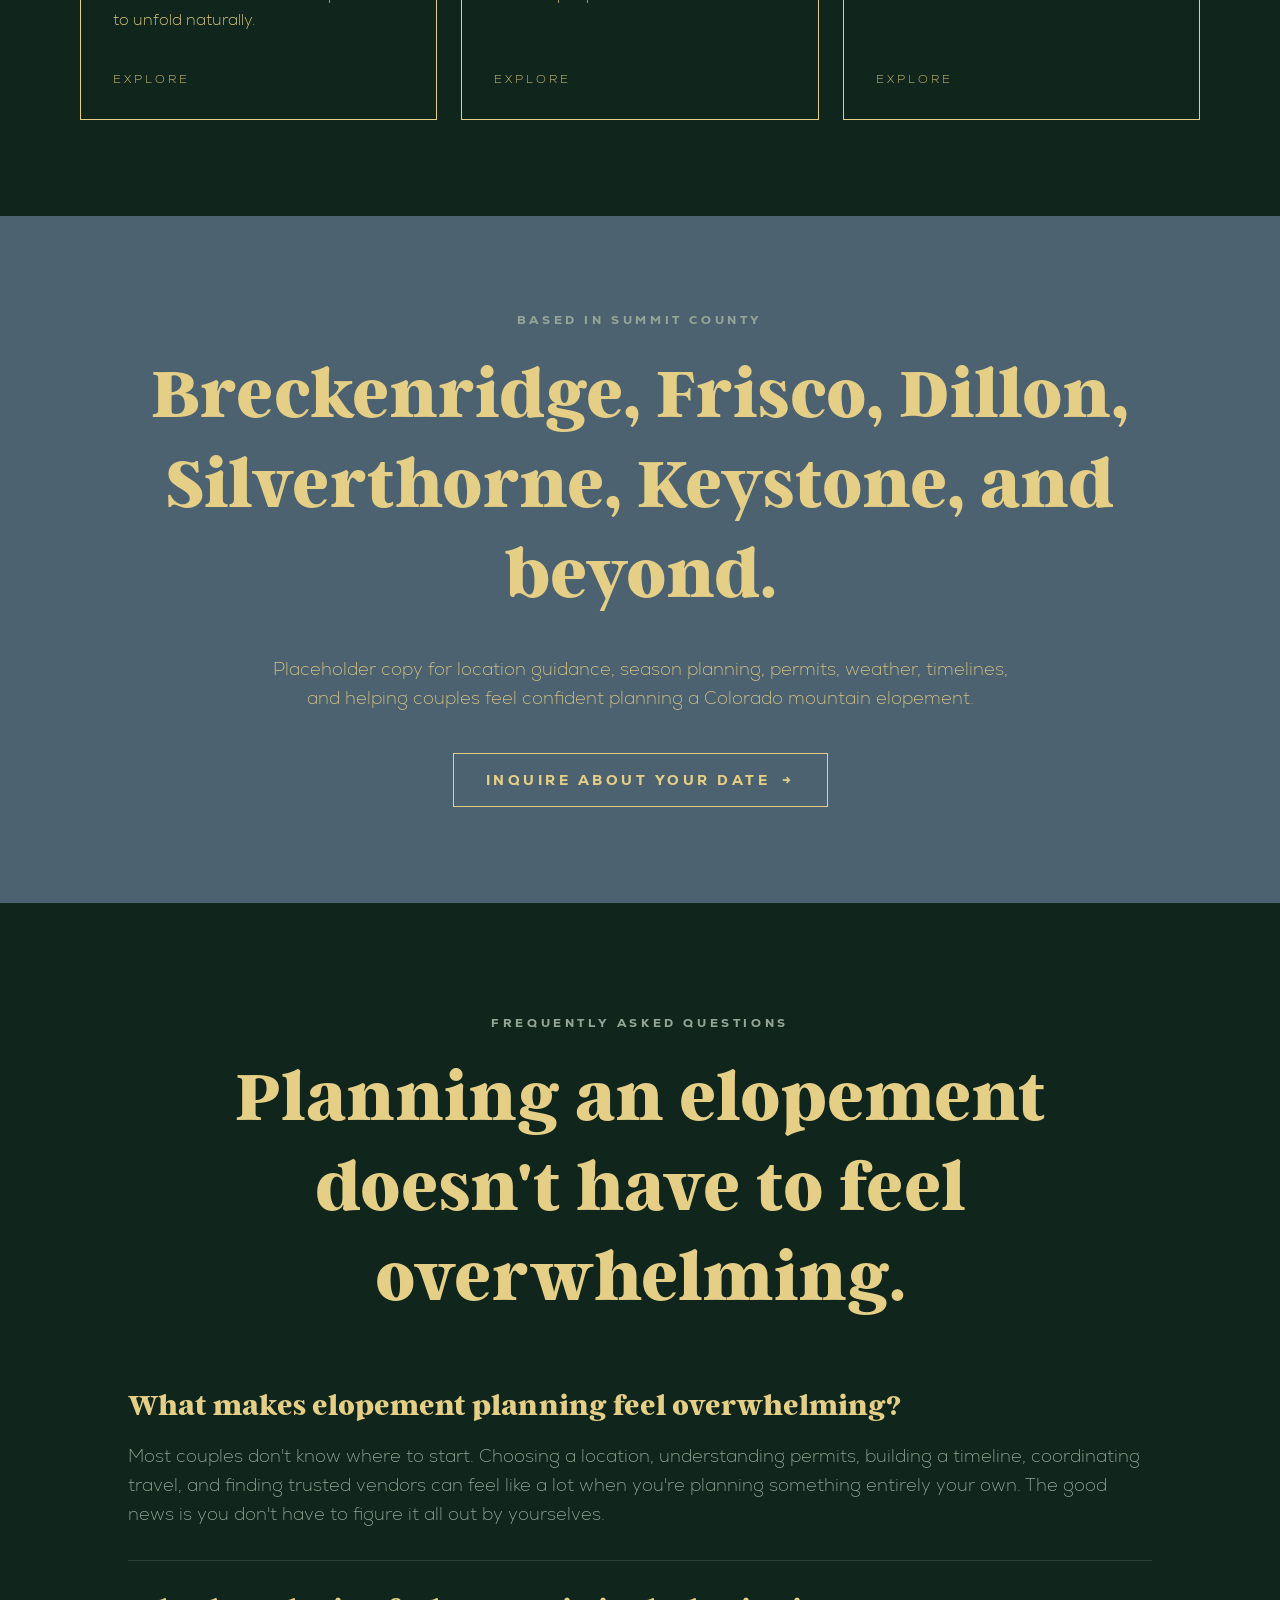
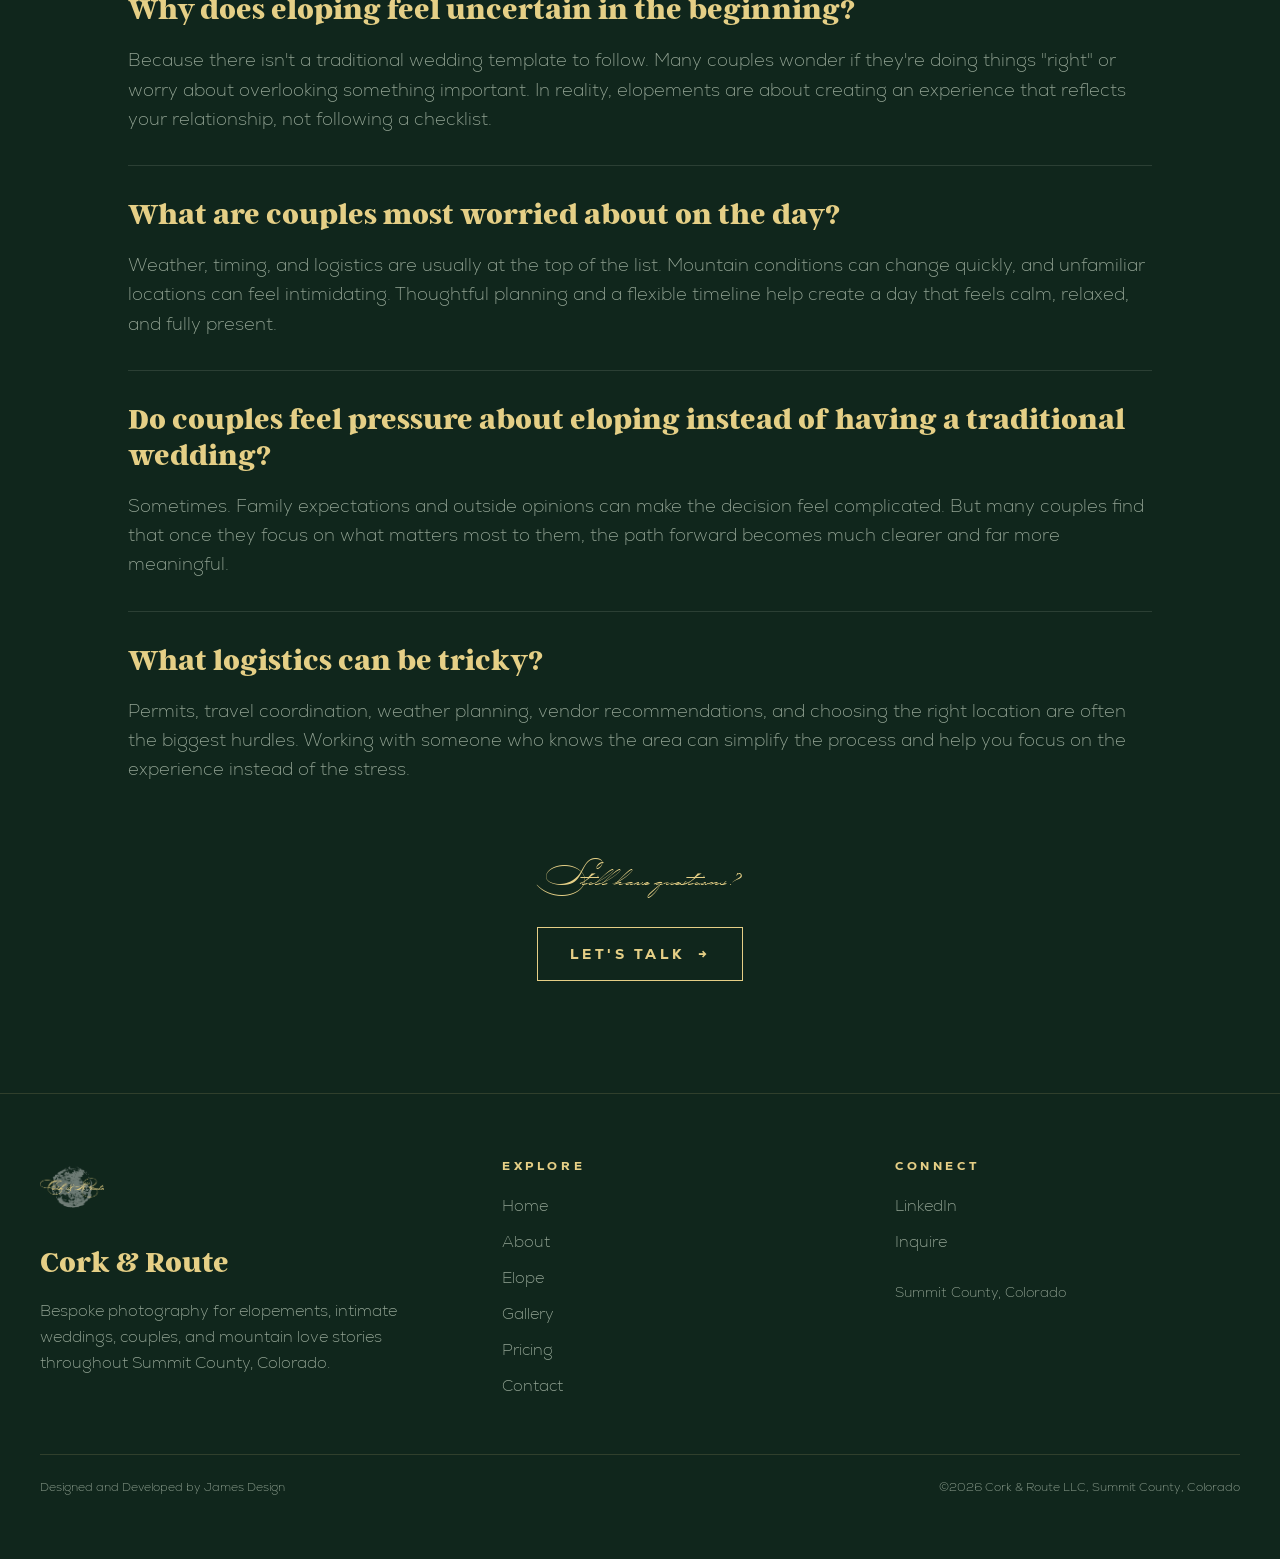
==== commit acf3c2a8: "Update" ====
--- a/index.html
+++ b/index.html
@@ -1 +1 @@
-<!DOCTYPE html><html lang=en><head><meta charset=utf-8><meta content="width=device-width,initial-scale=1,viewport-fit=cover" name=viewport><title>Cork & Route - Home</title><meta content="Cork & Route - Bespoke Photography" name=description><meta content=#10261c name=theme-color><link href=/fonts/Nexa-ExtraLight.ttf rel=preload as=font crossorigin type=font/ttf><link href=/fonts/Nexa-Heavy.ttf rel=preload as=font crossorigin type=font/ttf><link href=/fonts/Argent-CF-Extra-Bold.otf rel=preload as=font crossorigin type=font/otf><link href=/fonts/P22ZanerOne.ttf rel=preload as=font crossorigin type=font/ttf><link href=/_astro/CorkAndRouteLogo.D96lV-Zq.png rel=preload as=image><link href=/_astro/favicon.BcW6yOJU.png rel=icon><link href=/_astro/favicon-512.Cz1edwWW.png rel=apple-touch-icon><meta content=https://corkandroute.github.io/_astro/favicon.BcW6yOJU.png property=og:image><meta content=1280 property=og:image:width><meta content=640 property=og:image:height><meta content=yes name=mobile-web-app-capable><meta content=yes name=apple-mobile-web-app-capable><meta content=black-translucent name=apple-mobile-web-app-status-bar-style><meta content="Cork & Route - Home" property=og:title><meta content="Cork & Route - Bespoke Photography" property=og:description><meta content=website property=og:type><meta content=https://corkandroute.github.io/ property=og:url><link href=/_astro/favicon-og.DzYINpba.css rel=stylesheet></head><body class="min-h-[440px] min-w-[400px]"><div class="text-y-1 bg-g-1 font-sans min-h-screen"><header class="text-y-1 bg-g-1 border-b border-y-1/15"><div class="flex items-center px-6 justify-between max-w-7xl md:px-10 mx-auto py-5"><a class="flex items-center gap-4 group" href=/ ><img alt="Cork &amp; Route Logo" class="w-auto h-12" src=/_astro/CorkAndRouteLogo.D96lV-Zq.png /><div class="flex flex-col leading-none"><span class="text-y-1 font-argentBold text-xl tracking-wide">Cork &amp; Route</span><span class="text-xs uppercase tracking-[0.25em] font-sans mt-1 text-g-2">Photography</span></div></a><nav class="text-xs uppercase font-heavy items-center gap-8 hidden md:flex text-g-2 tracking-[0.22em]"><a class="hover:text-y-1 transition-colors" href=elope.html>Elope</a><a class="hover:text-y-1 transition-colors" href=gallery.html>Gallery</a><a class="hover:text-y-1 transition-colors" href=pricing.html>Pricing</a><a class="hover:text-y-1 transition-colors" href=about.html>About</a><a class="text-y-1 border hover:text-g-1 transition-all border-y-1/40 hover:bg-y-1 px-4 py-2" href=contact.html>Inquire</a></nav></div></header><main><section class="flex items-center justify-center bg-g-1 flex-col min-h-[90vh] px-6 py-20 text-center"><img alt="Cork &amp; Route" class="mb-10 md:w-72 w-52" src=/_astro/CorkAndRouteLogo.D96lV-Zq.png /><p class="text-xs uppercase font-heavy mb-6 text-g-2 md:text-sm tracking-[0.35em]">Summit County Colorado</p><h1 class="text-y-1 font-argentBold max-w-5xl leading-none md:text-8xl text-5xl">Bespoke photography for wildly intentional love stories</h1><p class="leading-relaxed text-lg mt-8 max-w-2xl md:text-xl text-g-2">Elopements, intimate weddings, and story-rich photography by Allie Leslie for couples who want their day to feel grounded, beautiful, and completely their own.</p><div class=mt-10><a class="text-xs uppercase font-heavy text-y-1 border border-y-1 duration-500 ease-out group hover:text-g-1 inline-flex items-center justify-center md:text-sm overflow-hidden px-8 py-4 relative tracking-[0.25em] transition-all" href=contact.html><span class="transition-transform absolute bg-y-1 duration-500 ease-out group-hover:scale-x-100 inset-0 origin-left scale-x-0"></span><span class="flex items-center gap-3 relative z-10">Start Planning<span class="transition-transform duration-300 group-hover:translate-x-1">→</span></span></a></div></section><section class="bg-g-1 gap-4 grid md:grid-cols-3 md:px-10 px-4 py-10"><div class="flex aspect-[3/4] bg-t-d/10 items-end p-6"><span class="font-serif text-3xl">Mountain Elopements</span></div><div class="flex aspect-[3/4] bg-t-d/10 items-end p-6"><span class="font-serif text-3xl">Intimate Weddings</span></div><div class="flex aspect-[3/4] bg-t-d/10 items-end p-6"><span class="font-serif text-3xl">Couples &amp; Engagements</span></div></section><section class="bg-y-1 gap-16 grid items-center lg:grid-cols-2 md:px-20 px-6 py-24 text-d-1"><div class="flex items-center justify-center aspect-[4/5] bg-g-1/10 border border-g-1/20"><span class="text-g-1 font-script text-5xl">Image Placeholder</span></div><div><p class="text-xs uppercase font-heavy tracking-[0.3em] mb-6 text-b-1">Photography with intention</p><h2 class="font-argentBold text-4xl leading-tight mb-8 md:text-6xl text-g-1">Your day should feel less like a production and more like a memory.</h2><p class="mb-6 leading-relaxed text-d-1 text-lg">Cork &amp; Route is built for couples who care about presence, place, and the quiet in-between moments. Whether you are exchanging vows above Dillon Reservoir, wandering through Breckenridge, or planning a private mountain celebration, the experience is designed to feel calm, personal, and deeply true to you.</p><a class="text-xs uppercase font-heavy text-y-1 border border-y-1 duration-500 ease-out group hover:text-g-1 inline-flex items-center justify-center md:text-sm overflow-hidden px-8 py-4 relative tracking-[0.25em] transition-all" href=about.html><span class="transition-transform absolute bg-y-1 duration-500 ease-out group-hover:scale-x-100 inset-0 origin-left scale-x-0"></span><span class="flex items-center gap-3 relative z-10">Meet Allie<span class="transition-transform duration-300 group-hover:translate-x-1">→</span></span></a></div></section><section class="text-y-1 bg-g-1 md:px-20 px-6 py-24 text-center"><p class="text-xs uppercase font-heavy tracking-[0.3em] mb-6 text-g-2">What we photograph</p><h2 class="text-y-1 font-argentBold md:text-7xl text-4xl mb-14">For the intimate, the adventurous, and the deeply felt.</h2><div class="grid md:grid-cols-3 gap-6 text-left"><a class="flex flex-col justify-between border border-t-d/20 hover:-translate-y-1 min-h-72 p-8 transition-transform" href=elope.html><div><h3 class="mb-6 font-serif text-4xl">Elopements</h3><p class=leading-relaxed>For couples planning a meaningful day in the mountains, with space to breathe and room for the experience to unfold naturally.</p></div><span class="text-xs uppercase tracking-[0.25em] mt-8">Explore</span></a><a class="flex flex-col justify-between border border-t-d/20 hover:-translate-y-1 min-h-72 p-8 transition-transform" href=weddings.html><div><h3 class="mb-6 font-serif text-4xl">Intimate Weddings</h3><p class=leading-relaxed>For smaller celebrations centered around family, landscape, emotion, and the people who matter most.</p></div><span class="text-xs uppercase tracking-[0.25em] mt-8">Explore</span></a><a class="flex flex-col justify-between border border-t-d/20 hover:-translate-y-1 min-h-72 p-8 transition-transform" href=gallery.html><div><h3 class="mb-6 font-serif text-4xl">Couples Sessions</h3><p class=leading-relaxed>Engagements, anniversaries, proposals, and portraits with an editorial but honest feel.</p></div><span class="text-xs uppercase tracking-[0.25em] mt-8">Explore</span></a></div></section><section class="text-y-1 md:px-20 px-6 py-24 text-center bg-b-1"><p class="text-xs uppercase font-heavy tracking-[0.3em] mb-6 text-g-2">Based in Summit County</p><h2 class="text-y-1 font-argentBold max-w-5xl leading-tight md:text-7xl mx-auto text-4xl">Breckenridge, Frisco, Dillon, Silverthorne, Keystone, and beyond.</h2><p class="leading-relaxed text-lg mt-8 max-w-3xl mx-auto text-y-1/90">Placeholder copy for location guidance, season planning, permits, weather, timelines, and helping couples feel confident planning a Colorado mountain elopement.</p><div class=mt-10><a class="text-xs uppercase font-heavy text-y-1 border border-y-1 duration-500 ease-out group hover:text-g-1 inline-flex items-center justify-center md:text-sm overflow-hidden px-8 py-4 relative tracking-[0.25em] transition-all" href=contact.html><span class="transition-transform absolute bg-y-1 duration-500 ease-out group-hover:scale-x-100 inset-0 origin-left scale-x-0"></span><span class="flex items-center gap-3 relative z-10">Inquire About Your Date<span class="transition-transform duration-300 group-hover:translate-x-1">→</span></span></a></div></section></main><footer class="bg-g-1 px-6 border-t border-y-1/15 md:px-10 text-g-2"><div class="max-w-7xl mx-auto py-16"><div class="grid gap-12 md:grid-cols-[1.2fr_1fr_1fr]"><div><img alt="Cork &amp; Route Logo" class="mb-6 h-16 w-auto" src=/_astro/CorkAndRouteLogo.D96lV-Zq.png /><h2 class="text-y-1 font-argentBold mb-4 text-3xl">Cork &amp; Route</h2><p class="leading-relaxed max-w-sm">Bespoke photography for elopements, intimate weddings, couples, and mountain love stories throughout Summit County, Colorado.</p></div><div><p class="text-xs uppercase font-heavy text-y-1 mb-5 tracking-[0.3em]">Explore</p><div class=space-y-3><a class="hover:text-y-1 transition-colors block" href=/ >Home</a><a class="hover:text-y-1 transition-colors block" href=about.html>About</a><a class="hover:text-y-1 transition-colors block" href=elope.html>Elope</a><a class="hover:text-y-1 transition-colors block" href=gallery.html>Gallery</a><a class="hover:text-y-1 transition-colors block" href=pricing.html>Pricing</a><a class="hover:text-y-1 transition-colors block" href=contact.html>Contact</a></div></div><div><p class="text-xs uppercase font-heavy text-y-1 mb-5 tracking-[0.3em]">Connect</p><div class=space-y-3><a class="hover:text-y-1 transition-colors block" href=https://www.linkedin.com/in/allie-leslie-355469260/ rel="noopener noreferrer" target=_blank>LinkedIn</a><a class="hover:text-y-1 transition-colors block" href=contact.html>Inquire</a><p class="pt-4 text-sm">Summit County, Colorado</p></div></div></div><div class="flex flex-col justify-between border-t border-y-1/15 gap-4 md:flex-row mt-14 pt-6 text-xs"><a class="hover:text-y-1 transition-colors" href=https://hikendal.github.io rel="noopener noreferrer" target=_blank>Designed and Developed by James Design</a><p>©2026 Cork &amp; Route LLC, Summit County, Colorado</p></div></div></footer></div></body></html>+<!DOCTYPE html><html lang=en><head><meta charset=utf-8><meta content="width=device-width,initial-scale=1,viewport-fit=cover" name=viewport><title>Cork & Route - Home</title><meta content="Cork & Route - Bespoke Photography" name=description><meta content=#10261c name=theme-color><link href=/fonts/Nexa-ExtraLight.ttf rel=preload as=font crossorigin type=font/ttf><link href=/fonts/Nexa-Heavy.ttf rel=preload as=font crossorigin type=font/ttf><link href=/fonts/Argent-CF-Extra-Bold.otf rel=preload as=font crossorigin type=font/otf><link href=/fonts/P22ZanerOne.ttf rel=preload as=font crossorigin type=font/ttf><link href=/_astro/CorkAndRouteLogo.D96lV-Zq.png rel=preload as=image><link href=/_astro/favicon.BcW6yOJU.png rel=icon><link href=/_astro/favicon-512.Cz1edwWW.png rel=apple-touch-icon><meta content=https://corkandroute.github.io/_astro/favicon.BcW6yOJU.png property=og:image><meta content=1280 property=og:image:width><meta content=640 property=og:image:height><meta content=yes name=mobile-web-app-capable><meta content=yes name=apple-mobile-web-app-capable><meta content=black-translucent name=apple-mobile-web-app-status-bar-style><meta content="Cork & Route - Home" property=og:title><meta content="Cork & Route - Bespoke Photography" property=og:description><meta content=website property=og:type><meta content=https://corkandroute.github.io/ property=og:url><link href=/_astro/favicon-og.D3XCUGTc.css rel=stylesheet></head><body class="min-h-[440px] min-w-[400px]"><div class="text-y-1 bg-g-1 font-sans min-h-screen"><header class="text-y-1 bg-g-1 border-b border-y-1/15"><div class="flex items-center px-6 justify-between max-w-7xl md:px-10 mx-auto py-5"><a class="flex items-center gap-4 group" href=/ ><img alt="Cork &amp; Route Logo" class="w-auto h-12" src=/_astro/CorkAndRouteLogo.D96lV-Zq.png /><div class="flex flex-col leading-none"><span class="text-y-1 font-argentBold text-xl tracking-wide">Cork &amp; Route</span><span class="text-xs uppercase tracking-[0.25em] font-sans mt-1 text-g-2">Photography</span></div></a><nav class="text-xs uppercase font-heavy items-center gap-8 hidden md:flex text-g-2 tracking-[0.22em]"><a class="hover:text-y-1 transition-colors" href=elope.html>Elope</a><a class="hover:text-y-1 transition-colors" href=gallery.html>Gallery</a><a class="hover:text-y-1 transition-colors" href=pricing.html>Pricing</a><a class="hover:text-y-1 transition-colors" href=about.html>About</a><a class="text-y-1 border hover:text-g-1 transition-all border-y-1/40 hover:bg-y-1 px-4 py-2" href=contact.html>Inquire</a></nav></div></header><main><section class="flex items-center justify-center bg-g-1 flex-col min-h-[90vh] px-6 py-20 text-center"><img alt="Cork &amp; Route" class="mb-10 md:w-72 w-52" src=/_astro/CorkAndRouteLogo.D96lV-Zq.png /><p class="text-xs uppercase font-heavy mb-6 text-g-2 md:text-sm tracking-[0.35em]">Summit County Colorado</p><h1 class="text-y-1 font-argentBold max-w-5xl leading-none md:text-8xl text-5xl">Bespoke photography for wildly intentional love stories</h1><p class="text-g-2 leading-relaxed text-lg max-w-2xl md:text-xl mt-8">Elopements, intimate weddings, and story-rich photography by Allie Leslie for couples who want their day to feel grounded, beautiful, and completely their own.</p><div class=mt-10><a class="text-y-1 font-heavy text-xs uppercase border border-y-1 duration-500 ease-out group hover:text-g-1 inline-flex items-center justify-center md:text-sm overflow-hidden px-8 py-4 relative tracking-[0.25em] transition-all" href=contact.html><span class="transition-transform absolute bg-y-1 duration-500 ease-out group-hover:scale-x-100 inset-0 origin-left scale-x-0"></span><span class="flex items-center gap-3 relative z-10">Start Planning<span class="transition-transform duration-300 group-hover:translate-x-1">→</span></span></a></div></section><section class="bg-g-1 gap-4 grid md:grid-cols-3 md:px-10 px-4 py-10"><div class="flex aspect-[3/4] bg-t-d/10 items-end p-6"><span class="font-serif text-3xl">Mountain Elopements</span></div><div class="flex aspect-[3/4] bg-t-d/10 items-end p-6"><span class="font-serif text-3xl">Intimate Weddings</span></div><div class="flex aspect-[3/4] bg-t-d/10 items-end p-6"><span class="font-serif text-3xl">Couples &amp; Engagements</span></div></section><section class="bg-y-1 gap-16 grid items-center lg:grid-cols-2 md:px-20 px-6 py-24 text-d-1"><div class="flex items-center justify-center aspect-[4/5] bg-g-1/10 border border-g-1/20"><span class="font-script text-5xl text-g-1">Image Placeholder</span></div><div><p class="text-xs uppercase font-heavy tracking-[0.3em] mb-6 text-b-1">Photography with intention</p><h2 class="font-argentBold text-4xl leading-tight mb-8 md:text-6xl text-g-1">Your day should feel less like a production and more like a memory.</h2><p class="leading-relaxed text-lg mb-6 text-d-1">Cork &amp; Route is built for couples who care about presence, place, and the quiet in-between moments. Whether you are exchanging vows above Dillon Reservoir, wandering through Breckenridge, or planning a private mountain celebration, the experience is designed to feel calm, personal, and deeply true to you.</p><a class="text-y-1 font-heavy text-xs uppercase border border-y-1 duration-500 ease-out group hover:text-g-1 inline-flex items-center justify-center md:text-sm overflow-hidden px-8 py-4 relative tracking-[0.25em] transition-all" href=about.html><span class="transition-transform absolute bg-y-1 duration-500 ease-out group-hover:scale-x-100 inset-0 origin-left scale-x-0"></span><span class="flex items-center gap-3 relative z-10">Meet Allie<span class="transition-transform duration-300 group-hover:translate-x-1">→</span></span></a></div></section><section class="text-y-1 bg-g-1 md:px-20 px-6 py-24 text-center"><p class="text-xs uppercase font-heavy tracking-[0.3em] mb-6 text-g-2">What we photograph</p><h2 class="text-y-1 font-argentBold md:text-7xl text-4xl mb-14">For the intimate, the adventurous, and the deeply felt.</h2><div class="grid md:grid-cols-3 gap-6 text-left"><a class="flex flex-col justify-between border border-t-d/20 hover:-translate-y-1 min-h-72 p-8 transition-transform" href=elope.html><div><h3 class="font-serif mb-6 text-4xl">Elopements</h3><p class=leading-relaxed>For couples planning a meaningful day in the mountains, with space to breathe and room for the experience to unfold naturally.</p></div><span class="text-xs uppercase tracking-[0.25em] mt-8">Explore</span></a><a class="flex flex-col justify-between border border-t-d/20 hover:-translate-y-1 min-h-72 p-8 transition-transform" href=weddings.html><div><h3 class="font-serif mb-6 text-4xl">Intimate Weddings</h3><p class=leading-relaxed>For smaller celebrations centered around family, landscape, emotion, and the people who matter most.</p></div><span class="text-xs uppercase tracking-[0.25em] mt-8">Explore</span></a><a class="flex flex-col justify-between border border-t-d/20 hover:-translate-y-1 min-h-72 p-8 transition-transform" href=gallery.html><div><h3 class="font-serif mb-6 text-4xl">Couples Sessions</h3><p class=leading-relaxed>Engagements, anniversaries, proposals, and portraits with an editorial but honest feel.</p></div><span class="text-xs uppercase tracking-[0.25em] mt-8">Explore</span></a></div></section><section class="text-y-1 md:px-20 px-6 py-24 text-center bg-b-1"><p class="text-xs uppercase font-heavy tracking-[0.3em] mb-6 text-g-2">Based in Summit County</p><h2 class="text-y-1 font-argentBold md:text-7xl text-4xl leading-tight max-w-5xl mx-auto">Breckenridge, Frisco, Dillon, Silverthorne, Keystone, and beyond.</h2><p class="leading-relaxed text-lg mt-8 max-w-3xl mx-auto text-y-1/90">Placeholder copy for location guidance, season planning, permits, weather, timelines, and helping couples feel confident planning a Colorado mountain elopement.</p><div class=mt-10><a class="text-y-1 font-heavy text-xs uppercase border border-y-1 duration-500 ease-out group hover:text-g-1 inline-flex items-center justify-center md:text-sm overflow-hidden px-8 py-4 relative tracking-[0.25em] transition-all" href=contact.html><span class="transition-transform absolute bg-y-1 duration-500 ease-out group-hover:scale-x-100 inset-0 origin-left scale-x-0"></span><span class="flex items-center gap-3 relative z-10">Inquire About Your Date<span class="transition-transform duration-300 group-hover:translate-x-1">→</span></span></a></div></section><section class="bg-g-1 px-6 md:px-20 py-28"><div class="mx-auto max-w-5xl"><p class="text-xs uppercase font-heavy tracking-[0.3em] mb-6 text-g-2 text-center">Frequently Asked Questions</p><h2 class="text-y-1 font-argentBold md:text-7xl text-4xl leading-tight mb-16 text-center">Planning an elopement doesn&#x27;t have to feel overwhelming.</h2><div class=space-y-8><div class="border-b border-g-2/20 pb-8"><h3 class="text-y-1 font-argentBold mb-4 md:text-3xl text-2xl">What makes elopement planning feel overwhelming?</h3><p class="text-g-2 leading-relaxed text-lg">Most couples don&#x27;t know where to start. Choosing a location, understanding permits, building a timeline, coordinating travel, and finding trusted vendors can feel like a lot when you&#x27;re planning something entirely your own. The good news is you don&#x27;t have to figure it all out by yourselves.</p></div><div class="border-b border-g-2/20 pb-8"><h3 class="text-y-1 font-argentBold mb-4 md:text-3xl text-2xl">Why does eloping feel uncertain in the beginning?</h3><p class="text-g-2 leading-relaxed text-lg">Because there isn&#x27;t a traditional wedding template to follow. Many couples wonder if they&#x27;re doing things &quot;right&quot; or worry about overlooking something important. In reality, elopements are about creating an experience that reflects your relationship, not following a checklist.</p></div><div class="border-b border-g-2/20 pb-8"><h3 class="text-y-1 font-argentBold mb-4 md:text-3xl text-2xl">What are couples most worried about on the day?</h3><p class="text-g-2 leading-relaxed text-lg">Weather, timing, and logistics are usually at the top of the list. Mountain conditions can change quickly, and unfamiliar locations can feel intimidating. Thoughtful planning and a flexible timeline help create a day that feels calm, relaxed, and fully present.</p></div><div class="border-b border-g-2/20 pb-8"><h3 class="text-y-1 font-argentBold mb-4 md:text-3xl text-2xl">Do couples feel pressure about eloping instead of having a traditional wedding?</h3><p class="text-g-2 leading-relaxed text-lg">Sometimes. Family expectations and outside opinions can make the decision feel complicated. But many couples find that once they focus on what matters most to them, the path forward becomes much clearer and far more meaningful.</p></div><div class=pb-4><h3 class="text-y-1 font-argentBold mb-4 md:text-3xl text-2xl">What logistics can be tricky?</h3><p class="text-g-2 leading-relaxed text-lg">Permits, travel coordination, weather planning, vendor recommendations, and choosing the right location are often the biggest hurdles. Working with someone who knows the area can simplify the process and help you focus on the experience instead of the stress.</p></div></div><div class="mt-16 text-center"><p class="text-y-1 text-4xl font-script mb-6">Still have questions?</p><a class="text-y-1 font-heavy text-xs uppercase border border-y-1 duration-500 ease-out group hover:text-g-1 inline-flex items-center justify-center md:text-sm overflow-hidden px-8 py-4 relative tracking-[0.25em] transition-all" href=contact.html><span class="transition-transform absolute bg-y-1 duration-500 ease-out group-hover:scale-x-100 inset-0 origin-left scale-x-0"></span><span class="flex items-center gap-3 relative z-10">Let&#x27;s Talk<span class="transition-transform duration-300 group-hover:translate-x-1">→</span></span></a></div></div></section></main><footer class="text-g-2 bg-g-1 border-t border-y-1/15 md:px-10 px-6"><div class="mx-auto max-w-7xl py-16"><div class="grid gap-12 md:grid-cols-[1.2fr_1fr_1fr]"><div><img alt="Cork &amp; Route Logo" class="w-auto h-16 mb-6" src=/_astro/CorkAndRouteLogo.D96lV-Zq.png /><h2 class="text-y-1 font-argentBold mb-4 text-3xl">Cork &amp; Route</h2><p class="leading-relaxed max-w-sm">Bespoke photography for elopements, intimate weddings, couples, and mountain love stories throughout Summit County, Colorado.</p></div><div><p class="text-y-1 font-heavy text-xs uppercase mb-5 tracking-[0.3em]">Explore</p><div class=space-y-3><a class="hover:text-y-1 transition-colors block" href=/ >Home</a><a class="hover:text-y-1 transition-colors block" href=about.html>About</a><a class="hover:text-y-1 transition-colors block" href=elope.html>Elope</a><a class="hover:text-y-1 transition-colors block" href=gallery.html>Gallery</a><a class="hover:text-y-1 transition-colors block" href=pricing.html>Pricing</a><a class="hover:text-y-1 transition-colors block" href=contact.html>Contact</a></div></div><div><p class="text-y-1 font-heavy text-xs uppercase mb-5 tracking-[0.3em]">Connect</p><div class=space-y-3><a class="hover:text-y-1 transition-colors block" href=https://www.linkedin.com/in/allie-leslie-355469260/ rel="noopener noreferrer" target=_blank>LinkedIn</a><a class="hover:text-y-1 transition-colors block" href=contact.html>Inquire</a><p class="pt-4 text-sm">Summit County, Colorado</p></div></div></div><div class="text-xs border-t border-y-1/15 flex flex-col gap-4 justify-between md:flex-row mt-14 pt-6"><a class="hover:text-y-1 transition-colors" href=https://hikendal.github.io rel="noopener noreferrer" target=_blank>Designed and Developed by James Design</a><p>©2026 Cork &amp; Route LLC, Summit County, Colorado</p></div></div></footer></div></body></html>
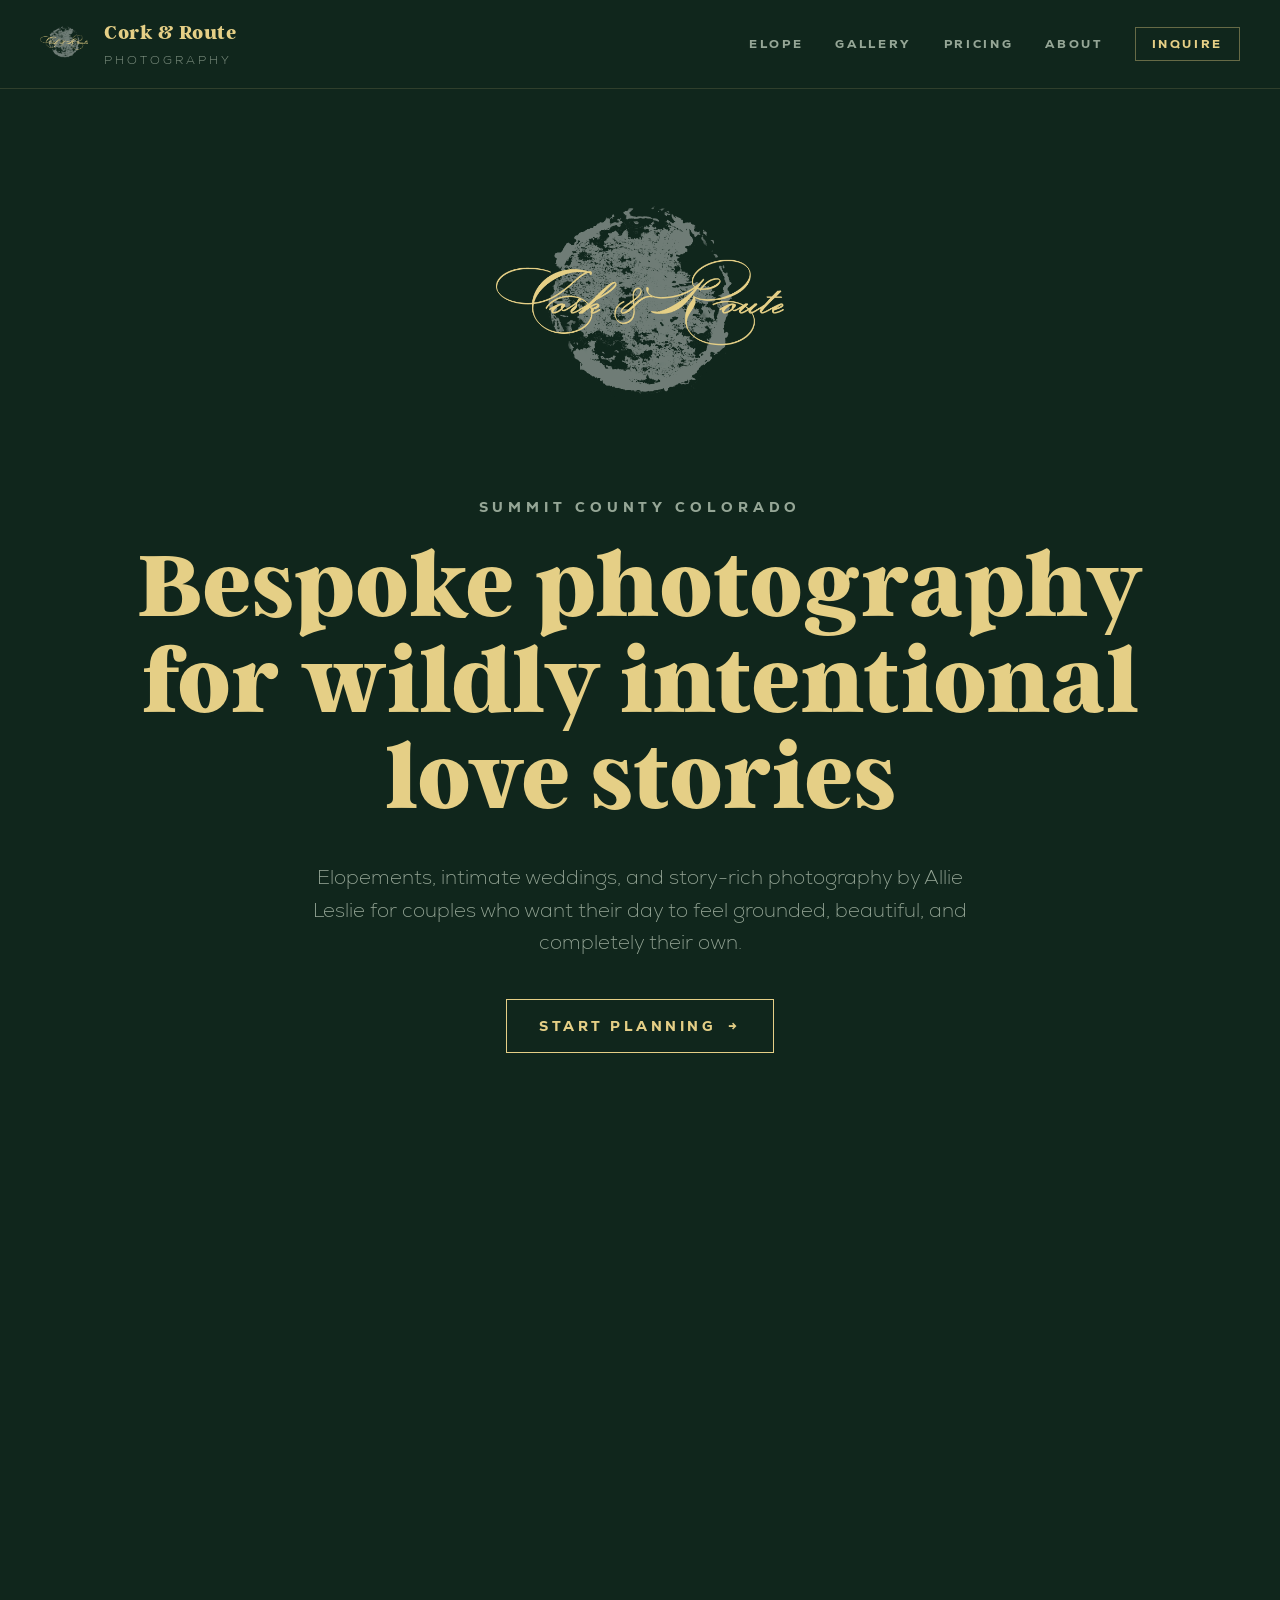
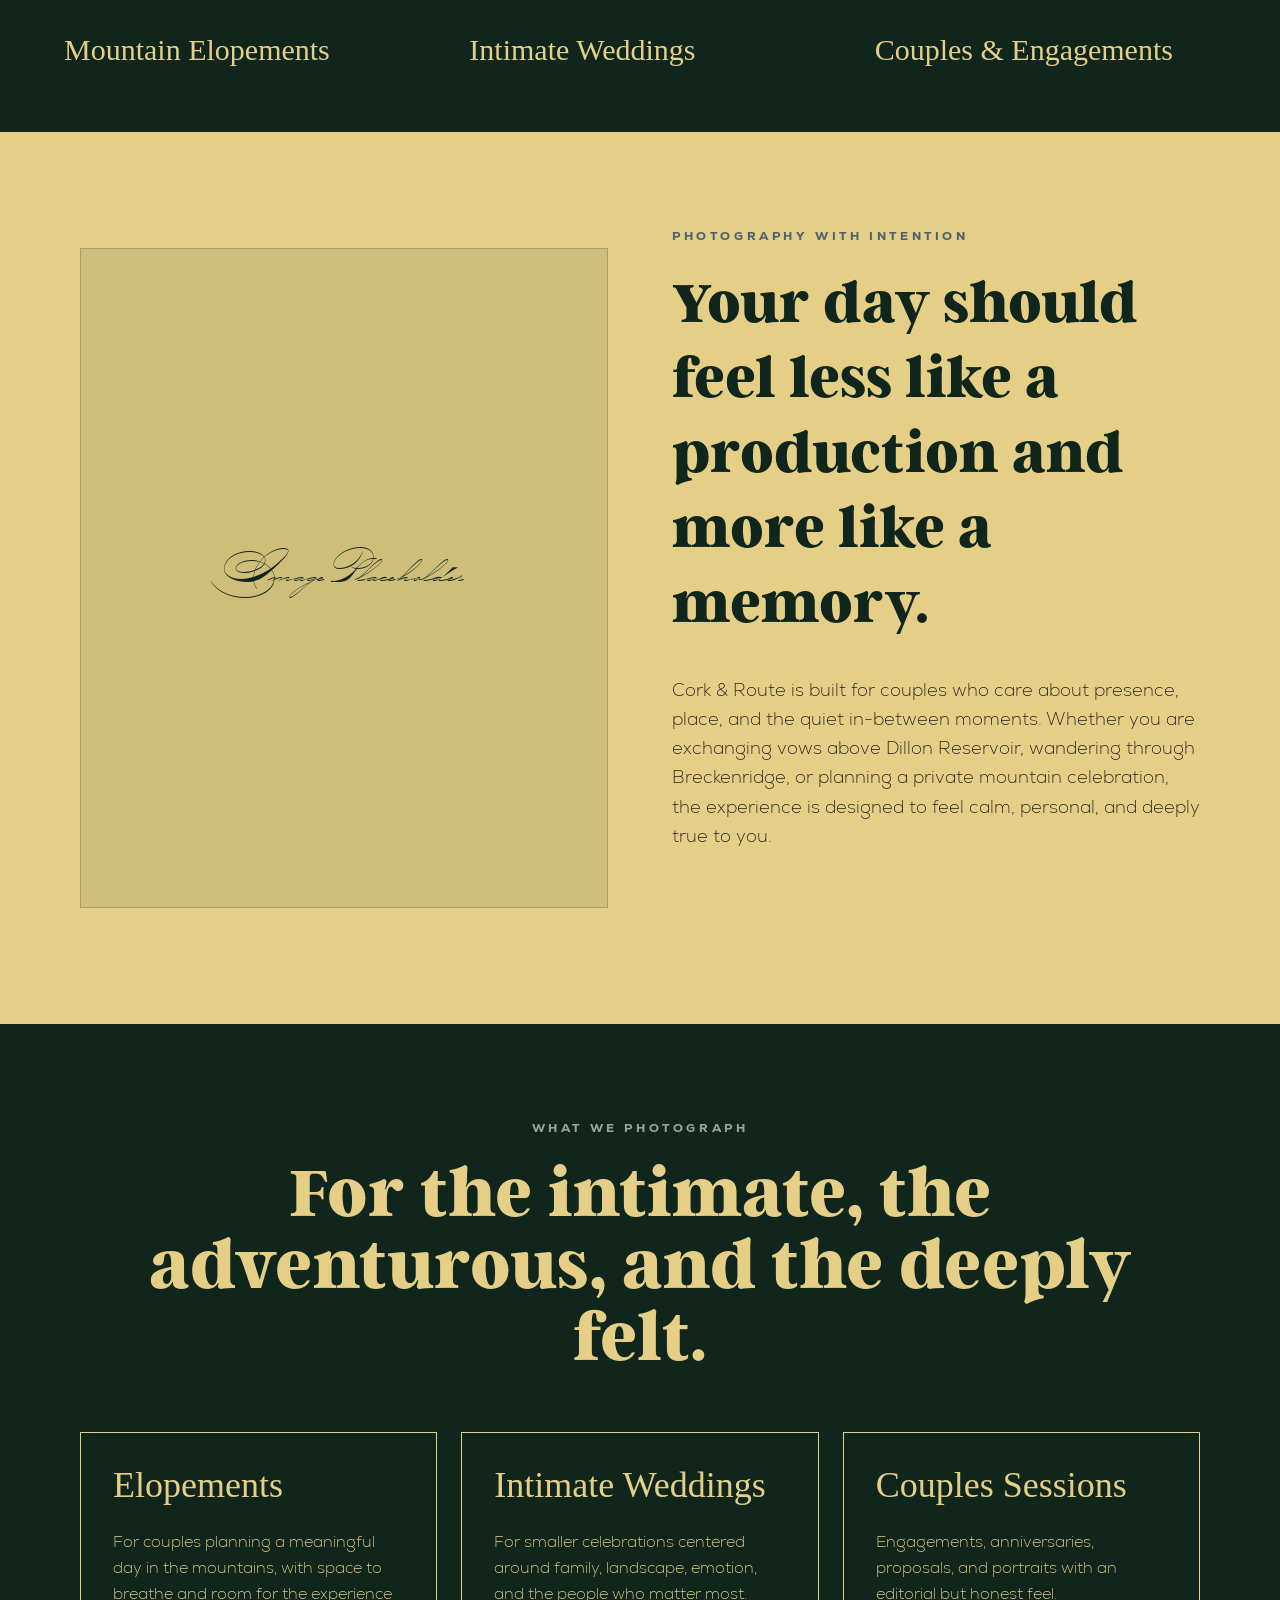
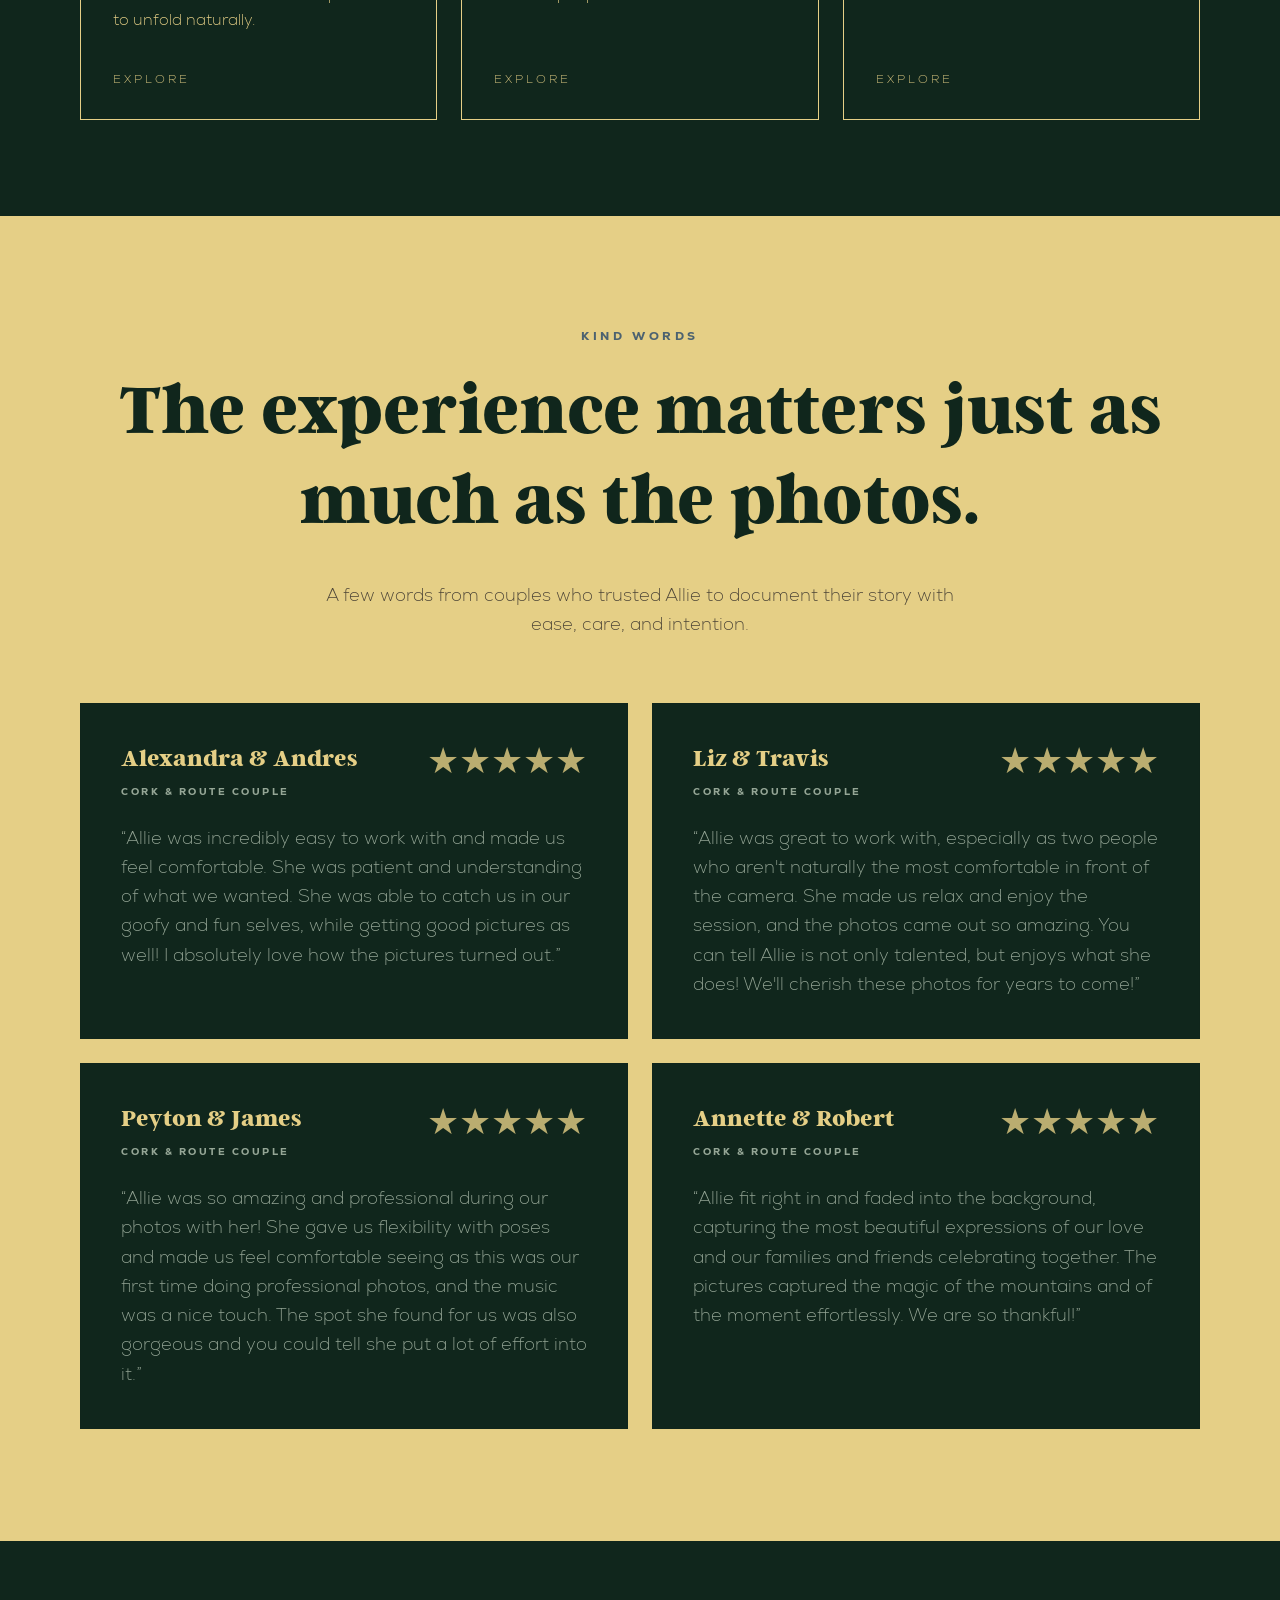
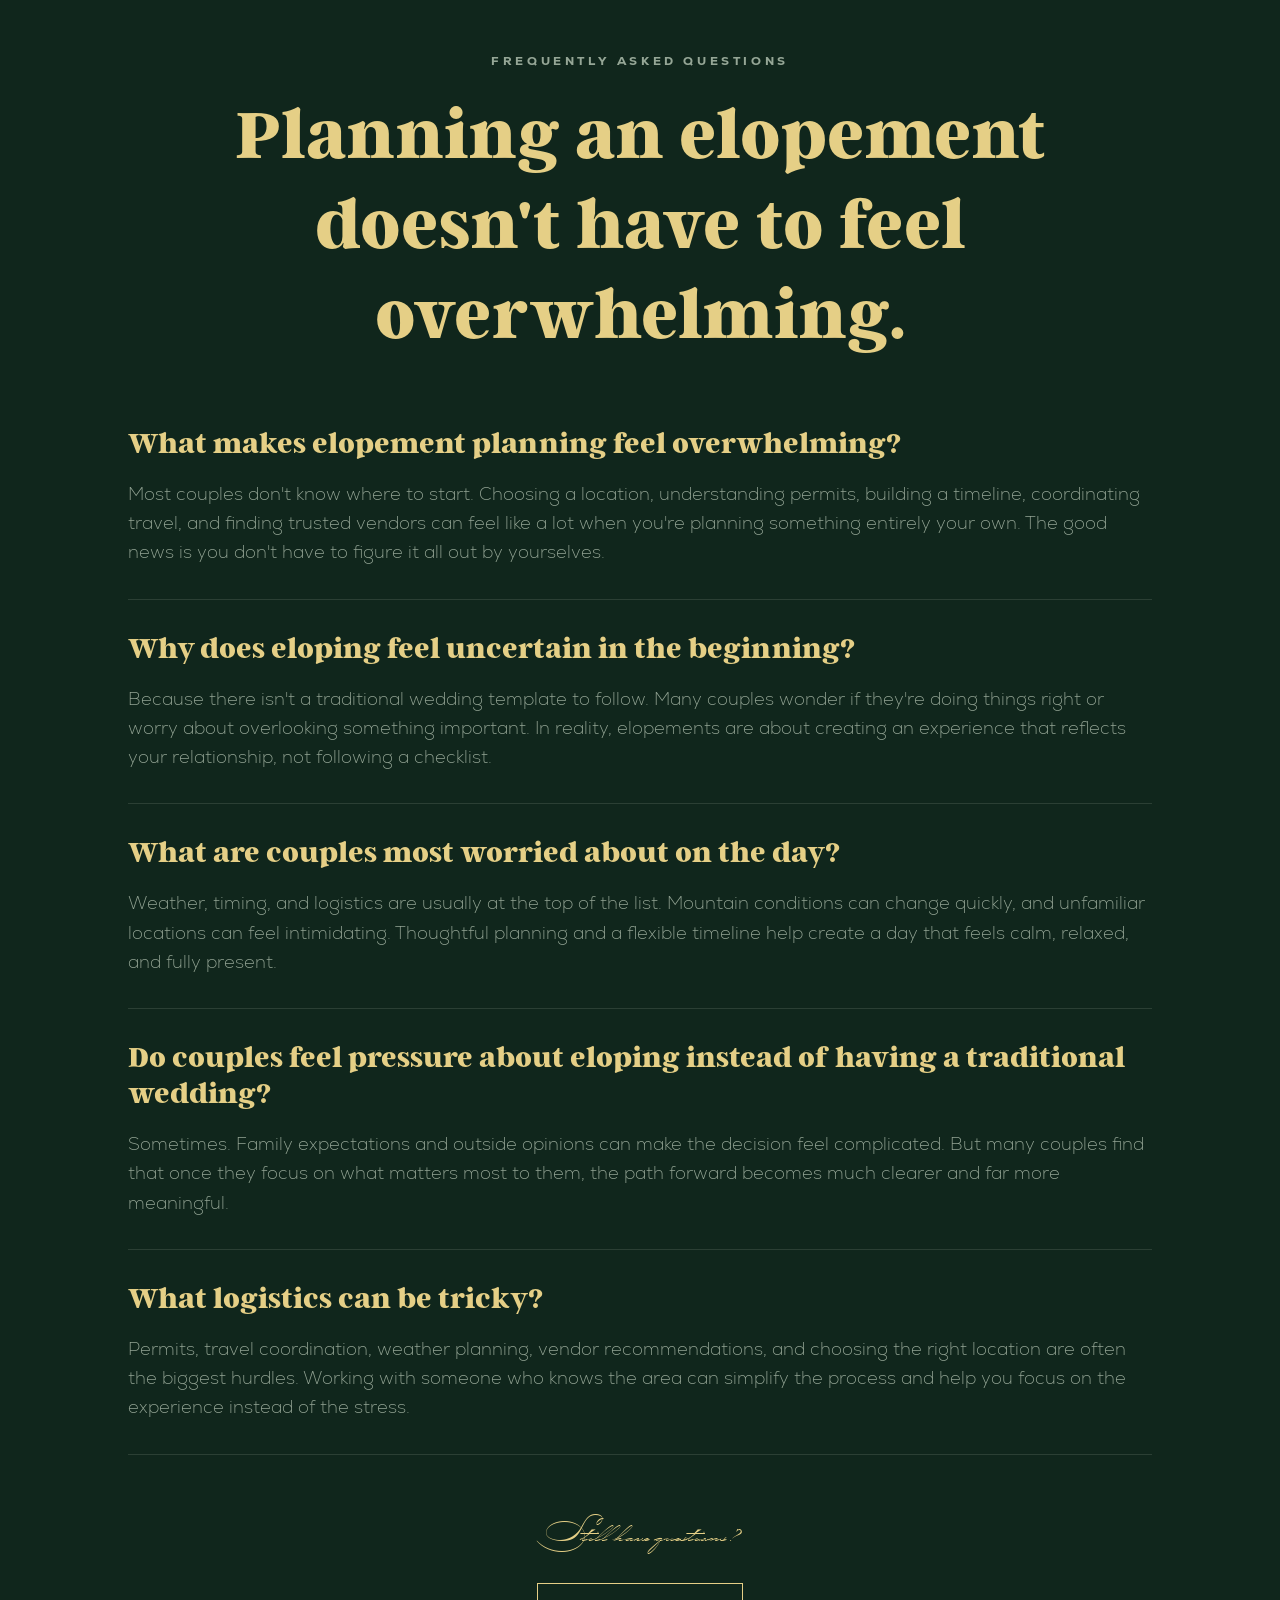
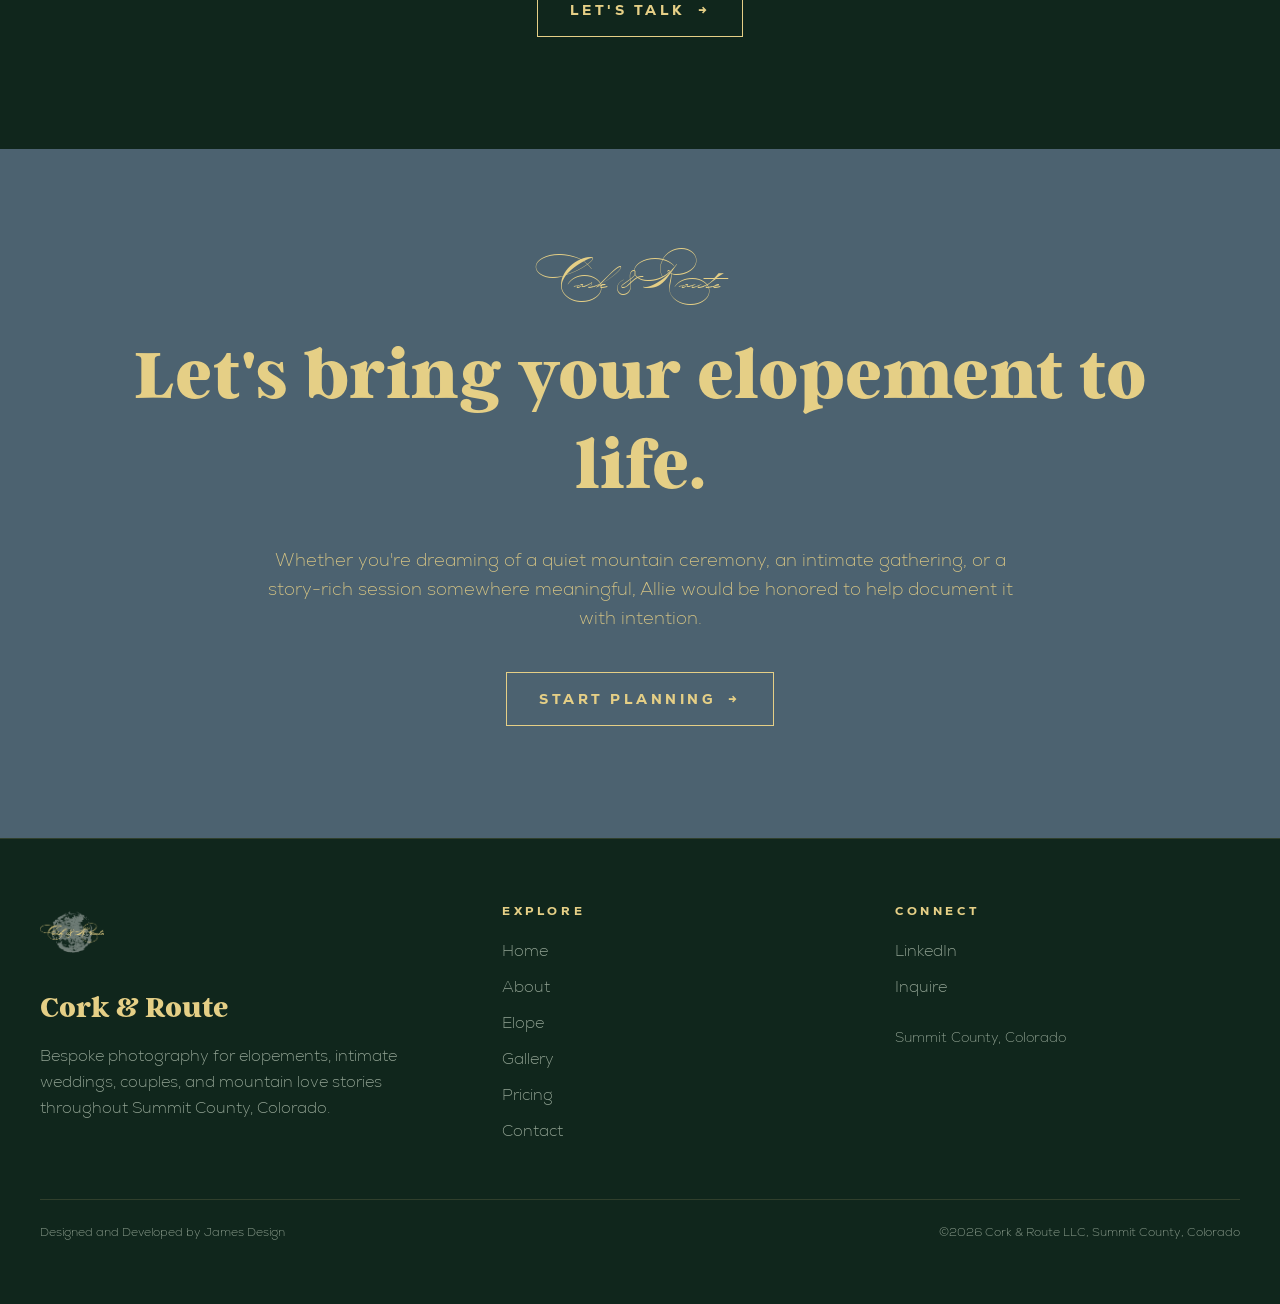
==== commit 3e435034: "update" ====
--- a/index.html
+++ b/index.html
@@ -1 +1 @@
-<!DOCTYPE html><html lang=en><head><meta charset=utf-8><meta content="width=device-width,initial-scale=1,viewport-fit=cover" name=viewport><title>Cork & Route - Home</title><meta content="Cork & Route - Bespoke Photography" name=description><meta content=#10261c name=theme-color><link href=/fonts/Nexa-ExtraLight.ttf rel=preload as=font crossorigin type=font/ttf><link href=/fonts/Nexa-Heavy.ttf rel=preload as=font crossorigin type=font/ttf><link href=/fonts/Argent-CF-Extra-Bold.otf rel=preload as=font crossorigin type=font/otf><link href=/fonts/P22ZanerOne.ttf rel=preload as=font crossorigin type=font/ttf><link href=/_astro/CorkAndRouteLogo.D96lV-Zq.png rel=preload as=image><link href=/_astro/favicon.BcW6yOJU.png rel=icon><link href=/_astro/favicon-512.Cz1edwWW.png rel=apple-touch-icon><meta content=https://corkandroute.github.io/_astro/favicon.BcW6yOJU.png property=og:image><meta content=1280 property=og:image:width><meta content=640 property=og:image:height><meta content=yes name=mobile-web-app-capable><meta content=yes name=apple-mobile-web-app-capable><meta content=black-translucent name=apple-mobile-web-app-status-bar-style><meta content="Cork & Route - Home" property=og:title><meta content="Cork & Route - Bespoke Photography" property=og:description><meta content=website property=og:type><meta content=https://corkandroute.github.io/ property=og:url><link href=/_astro/favicon-og.D3XCUGTc.css rel=stylesheet></head><body class="min-h-[440px] min-w-[400px]"><div class="text-y-1 bg-g-1 font-sans min-h-screen"><header class="text-y-1 bg-g-1 border-b border-y-1/15"><div class="flex items-center px-6 justify-between max-w-7xl md:px-10 mx-auto py-5"><a class="flex items-center gap-4 group" href=/ ><img alt="Cork &amp; Route Logo" class="w-auto h-12" src=/_astro/CorkAndRouteLogo.D96lV-Zq.png /><div class="flex flex-col leading-none"><span class="text-y-1 font-argentBold text-xl tracking-wide">Cork &amp; Route</span><span class="text-xs uppercase tracking-[0.25em] font-sans mt-1 text-g-2">Photography</span></div></a><nav class="text-xs uppercase font-heavy items-center gap-8 hidden md:flex text-g-2 tracking-[0.22em]"><a class="hover:text-y-1 transition-colors" href=elope.html>Elope</a><a class="hover:text-y-1 transition-colors" href=gallery.html>Gallery</a><a class="hover:text-y-1 transition-colors" href=pricing.html>Pricing</a><a class="hover:text-y-1 transition-colors" href=about.html>About</a><a class="text-y-1 border hover:text-g-1 transition-all border-y-1/40 hover:bg-y-1 px-4 py-2" href=contact.html>Inquire</a></nav></div></header><main><section class="flex items-center justify-center bg-g-1 flex-col min-h-[90vh] px-6 py-20 text-center"><img alt="Cork &amp; Route" class="mb-10 md:w-72 w-52" src=/_astro/CorkAndRouteLogo.D96lV-Zq.png /><p class="text-xs uppercase font-heavy mb-6 text-g-2 md:text-sm tracking-[0.35em]">Summit County Colorado</p><h1 class="text-y-1 font-argentBold max-w-5xl leading-none md:text-8xl text-5xl">Bespoke photography for wildly intentional love stories</h1><p class="text-g-2 leading-relaxed text-lg max-w-2xl md:text-xl mt-8">Elopements, intimate weddings, and story-rich photography by Allie Leslie for couples who want their day to feel grounded, beautiful, and completely their own.</p><div class=mt-10><a class="text-y-1 font-heavy text-xs uppercase border border-y-1 duration-500 ease-out group hover:text-g-1 inline-flex items-center justify-center md:text-sm overflow-hidden px-8 py-4 relative tracking-[0.25em] transition-all" href=contact.html><span class="transition-transform absolute bg-y-1 duration-500 ease-out group-hover:scale-x-100 inset-0 origin-left scale-x-0"></span><span class="flex items-center gap-3 relative z-10">Start Planning<span class="transition-transform duration-300 group-hover:translate-x-1">→</span></span></a></div></section><section class="bg-g-1 gap-4 grid md:grid-cols-3 md:px-10 px-4 py-10"><div class="flex aspect-[3/4] bg-t-d/10 items-end p-6"><span class="font-serif text-3xl">Mountain Elopements</span></div><div class="flex aspect-[3/4] bg-t-d/10 items-end p-6"><span class="font-serif text-3xl">Intimate Weddings</span></div><div class="flex aspect-[3/4] bg-t-d/10 items-end p-6"><span class="font-serif text-3xl">Couples &amp; Engagements</span></div></section><section class="bg-y-1 gap-16 grid items-center lg:grid-cols-2 md:px-20 px-6 py-24 text-d-1"><div class="flex items-center justify-center aspect-[4/5] bg-g-1/10 border border-g-1/20"><span class="font-script text-5xl text-g-1">Image Placeholder</span></div><div><p class="text-xs uppercase font-heavy tracking-[0.3em] mb-6 text-b-1">Photography with intention</p><h2 class="font-argentBold text-4xl leading-tight mb-8 md:text-6xl text-g-1">Your day should feel less like a production and more like a memory.</h2><p class="leading-relaxed text-lg mb-6 text-d-1">Cork &amp; Route is built for couples who care about presence, place, and the quiet in-between moments. Whether you are exchanging vows above Dillon Reservoir, wandering through Breckenridge, or planning a private mountain celebration, the experience is designed to feel calm, personal, and deeply true to you.</p><a class="text-y-1 font-heavy text-xs uppercase border border-y-1 duration-500 ease-out group hover:text-g-1 inline-flex items-center justify-center md:text-sm overflow-hidden px-8 py-4 relative tracking-[0.25em] transition-all" href=about.html><span class="transition-transform absolute bg-y-1 duration-500 ease-out group-hover:scale-x-100 inset-0 origin-left scale-x-0"></span><span class="flex items-center gap-3 relative z-10">Meet Allie<span class="transition-transform duration-300 group-hover:translate-x-1">→</span></span></a></div></section><section class="text-y-1 bg-g-1 md:px-20 px-6 py-24 text-center"><p class="text-xs uppercase font-heavy tracking-[0.3em] mb-6 text-g-2">What we photograph</p><h2 class="text-y-1 font-argentBold md:text-7xl text-4xl mb-14">For the intimate, the adventurous, and the deeply felt.</h2><div class="grid md:grid-cols-3 gap-6 text-left"><a class="flex flex-col justify-between border border-t-d/20 hover:-translate-y-1 min-h-72 p-8 transition-transform" href=elope.html><div><h3 class="font-serif mb-6 text-4xl">Elopements</h3><p class=leading-relaxed>For couples planning a meaningful day in the mountains, with space to breathe and room for the experience to unfold naturally.</p></div><span class="text-xs uppercase tracking-[0.25em] mt-8">Explore</span></a><a class="flex flex-col justify-between border border-t-d/20 hover:-translate-y-1 min-h-72 p-8 transition-transform" href=weddings.html><div><h3 class="font-serif mb-6 text-4xl">Intimate Weddings</h3><p class=leading-relaxed>For smaller celebrations centered around family, landscape, emotion, and the people who matter most.</p></div><span class="text-xs uppercase tracking-[0.25em] mt-8">Explore</span></a><a class="flex flex-col justify-between border border-t-d/20 hover:-translate-y-1 min-h-72 p-8 transition-transform" href=gallery.html><div><h3 class="font-serif mb-6 text-4xl">Couples Sessions</h3><p class=leading-relaxed>Engagements, anniversaries, proposals, and portraits with an editorial but honest feel.</p></div><span class="text-xs uppercase tracking-[0.25em] mt-8">Explore</span></a></div></section><section class="text-y-1 md:px-20 px-6 py-24 text-center bg-b-1"><p class="text-xs uppercase font-heavy tracking-[0.3em] mb-6 text-g-2">Based in Summit County</p><h2 class="text-y-1 font-argentBold md:text-7xl text-4xl leading-tight max-w-5xl mx-auto">Breckenridge, Frisco, Dillon, Silverthorne, Keystone, and beyond.</h2><p class="leading-relaxed text-lg mt-8 max-w-3xl mx-auto text-y-1/90">Placeholder copy for location guidance, season planning, permits, weather, timelines, and helping couples feel confident planning a Colorado mountain elopement.</p><div class=mt-10><a class="text-y-1 font-heavy text-xs uppercase border border-y-1 duration-500 ease-out group hover:text-g-1 inline-flex items-center justify-center md:text-sm overflow-hidden px-8 py-4 relative tracking-[0.25em] transition-all" href=contact.html><span class="transition-transform absolute bg-y-1 duration-500 ease-out group-hover:scale-x-100 inset-0 origin-left scale-x-0"></span><span class="flex items-center gap-3 relative z-10">Inquire About Your Date<span class="transition-transform duration-300 group-hover:translate-x-1">→</span></span></a></div></section><section class="bg-g-1 px-6 md:px-20 py-28"><div class="mx-auto max-w-5xl"><p class="text-xs uppercase font-heavy tracking-[0.3em] mb-6 text-g-2 text-center">Frequently Asked Questions</p><h2 class="text-y-1 font-argentBold md:text-7xl text-4xl leading-tight mb-16 text-center">Planning an elopement doesn&#x27;t have to feel overwhelming.</h2><div class=space-y-8><div class="border-b border-g-2/20 pb-8"><h3 class="text-y-1 font-argentBold mb-4 md:text-3xl text-2xl">What makes elopement planning feel overwhelming?</h3><p class="text-g-2 leading-relaxed text-lg">Most couples don&#x27;t know where to start. Choosing a location, understanding permits, building a timeline, coordinating travel, and finding trusted vendors can feel like a lot when you&#x27;re planning something entirely your own. The good news is you don&#x27;t have to figure it all out by yourselves.</p></div><div class="border-b border-g-2/20 pb-8"><h3 class="text-y-1 font-argentBold mb-4 md:text-3xl text-2xl">Why does eloping feel uncertain in the beginning?</h3><p class="text-g-2 leading-relaxed text-lg">Because there isn&#x27;t a traditional wedding template to follow. Many couples wonder if they&#x27;re doing things &quot;right&quot; or worry about overlooking something important. In reality, elopements are about creating an experience that reflects your relationship, not following a checklist.</p></div><div class="border-b border-g-2/20 pb-8"><h3 class="text-y-1 font-argentBold mb-4 md:text-3xl text-2xl">What are couples most worried about on the day?</h3><p class="text-g-2 leading-relaxed text-lg">Weather, timing, and logistics are usually at the top of the list. Mountain conditions can change quickly, and unfamiliar locations can feel intimidating. Thoughtful planning and a flexible timeline help create a day that feels calm, relaxed, and fully present.</p></div><div class="border-b border-g-2/20 pb-8"><h3 class="text-y-1 font-argentBold mb-4 md:text-3xl text-2xl">Do couples feel pressure about eloping instead of having a traditional wedding?</h3><p class="text-g-2 leading-relaxed text-lg">Sometimes. Family expectations and outside opinions can make the decision feel complicated. But many couples find that once they focus on what matters most to them, the path forward becomes much clearer and far more meaningful.</p></div><div class=pb-4><h3 class="text-y-1 font-argentBold mb-4 md:text-3xl text-2xl">What logistics can be tricky?</h3><p class="text-g-2 leading-relaxed text-lg">Permits, travel coordination, weather planning, vendor recommendations, and choosing the right location are often the biggest hurdles. Working with someone who knows the area can simplify the process and help you focus on the experience instead of the stress.</p></div></div><div class="mt-16 text-center"><p class="text-y-1 text-4xl font-script mb-6">Still have questions?</p><a class="text-y-1 font-heavy text-xs uppercase border border-y-1 duration-500 ease-out group hover:text-g-1 inline-flex items-center justify-center md:text-sm overflow-hidden px-8 py-4 relative tracking-[0.25em] transition-all" href=contact.html><span class="transition-transform absolute bg-y-1 duration-500 ease-out group-hover:scale-x-100 inset-0 origin-left scale-x-0"></span><span class="flex items-center gap-3 relative z-10">Let&#x27;s Talk<span class="transition-transform duration-300 group-hover:translate-x-1">→</span></span></a></div></div></section></main><footer class="text-g-2 bg-g-1 border-t border-y-1/15 md:px-10 px-6"><div class="mx-auto max-w-7xl py-16"><div class="grid gap-12 md:grid-cols-[1.2fr_1fr_1fr]"><div><img alt="Cork &amp; Route Logo" class="w-auto h-16 mb-6" src=/_astro/CorkAndRouteLogo.D96lV-Zq.png /><h2 class="text-y-1 font-argentBold mb-4 text-3xl">Cork &amp; Route</h2><p class="leading-relaxed max-w-sm">Bespoke photography for elopements, intimate weddings, couples, and mountain love stories throughout Summit County, Colorado.</p></div><div><p class="text-y-1 font-heavy text-xs uppercase mb-5 tracking-[0.3em]">Explore</p><div class=space-y-3><a class="hover:text-y-1 transition-colors block" href=/ >Home</a><a class="hover:text-y-1 transition-colors block" href=about.html>About</a><a class="hover:text-y-1 transition-colors block" href=elope.html>Elope</a><a class="hover:text-y-1 transition-colors block" href=gallery.html>Gallery</a><a class="hover:text-y-1 transition-colors block" href=pricing.html>Pricing</a><a class="hover:text-y-1 transition-colors block" href=contact.html>Contact</a></div></div><div><p class="text-y-1 font-heavy text-xs uppercase mb-5 tracking-[0.3em]">Connect</p><div class=space-y-3><a class="hover:text-y-1 transition-colors block" href=https://www.linkedin.com/in/allie-leslie-355469260/ rel="noopener noreferrer" target=_blank>LinkedIn</a><a class="hover:text-y-1 transition-colors block" href=contact.html>Inquire</a><p class="pt-4 text-sm">Summit County, Colorado</p></div></div></div><div class="text-xs border-t border-y-1/15 flex flex-col gap-4 justify-between md:flex-row mt-14 pt-6"><a class="hover:text-y-1 transition-colors" href=https://hikendal.github.io rel="noopener noreferrer" target=_blank>Designed and Developed by James Design</a><p>©2026 Cork &amp; Route LLC, Summit County, Colorado</p></div></div></footer></div></body></html>+<!DOCTYPE html><html lang=en><head><meta charset=utf-8><meta content="width=device-width,initial-scale=1,viewport-fit=cover" name=viewport><title>Cork & Route - Home</title><meta content="Cork & Route - Bespoke Photography" name=description><meta content=#10261c name=theme-color><link href=/fonts/Nexa-ExtraLight.ttf rel=preload as=font crossorigin type=font/ttf><link href=/fonts/Nexa-Heavy.ttf rel=preload as=font crossorigin type=font/ttf><link href=/fonts/Argent-CF-Extra-Bold.otf rel=preload as=font crossorigin type=font/otf><link href=/fonts/P22ZanerOne.ttf rel=preload as=font crossorigin type=font/ttf><link href=/_astro/CorkAndRouteLogo.D96lV-Zq.png rel=preload as=image><link href=/_astro/favicon.BcW6yOJU.png rel=icon><link href=/_astro/favicon-512.Cz1edwWW.png rel=apple-touch-icon><meta content=https://corkandroute.github.io/_astro/favicon.BcW6yOJU.png property=og:image><meta content=1280 property=og:image:width><meta content=640 property=og:image:height><meta content=yes name=mobile-web-app-capable><meta content=yes name=apple-mobile-web-app-capable><meta content=black-translucent name=apple-mobile-web-app-status-bar-style><meta content="Cork & Route - Home" property=og:title><meta content="Cork & Route - Bespoke Photography" property=og:description><meta content=website property=og:type><meta content=https://corkandroute.github.io/ property=og:url><link href=/_astro/favicon-og.aK3lKzML.css rel=stylesheet></head><body class="min-h-[440px] min-w-[400px]"><div class="text-y-1 bg-g-1 font-sans min-h-screen"><header class="text-y-1 bg-g-1 border-b border-y-1/15"><div class="flex items-center justify-between max-w-7xl md:px-10 mx-auto px-6 py-5"><a class="flex items-center gap-4 group" href=/ ><img alt="Cork &amp; Route Logo" class="w-auto h-12" src=/_astro/CorkAndRouteLogo.D96lV-Zq.png /><div class="flex flex-col leading-none"><span class="text-y-1 font-argentBold text-xl tracking-wide">Cork &amp; Route</span><span class="text-g-2 uppercase text-xs font-sans mt-1 tracking-[0.25em]">Photography</span></div></a><nav class="text-g-2 uppercase font-heavy text-xs gap-8 hidden items-center md:flex tracking-[0.22em]"><a class="hover:text-y-1 transition-colors" href=elope.html>Elope</a><a class="hover:text-y-1 transition-colors" href=gallery.html>Gallery</a><a class="hover:text-y-1 transition-colors" href=pricing.html>Pricing</a><a class="hover:text-y-1 transition-colors" href=about.html>About</a><a class="text-y-1 border transition-all hover:text-g-1 border-y-1/40 hover:bg-y-1 px-4 py-2" href=contact.html>Inquire</a></nav></div></header><main><section class="flex items-center justify-center bg-g-1 flex-col min-h-[90vh] px-6 py-20 text-center"><img alt="Cork &amp; Route" class="mb-10 md:w-72 w-52" src=/_astro/CorkAndRouteLogo.D96lV-Zq.png /><p class="text-g-2 uppercase font-heavy text-xs mb-6 md:text-sm tracking-[0.35em]">Summit County Colorado</p><h1 class="text-y-1 font-argentBold leading-none max-w-5xl md:text-8xl text-5xl">Bespoke photography for wildly intentional love stories</h1><p class="text-g-2 leading-relaxed text-lg max-w-2xl md:text-xl mt-8">Elopements, intimate weddings, and story-rich photography by Allie Leslie for couples who want their day to feel grounded, beautiful, and completely their own.</p><div class=mt-10><a class="text-y-1 border transition-all duration-500 group border-y-1 ease-out font-heavy hover:text-g-1 inline-flex items-center justify-center md:text-sm overflow-hidden px-8 py-4 relative text-xs tracking-[0.25em] uppercase" href=contact.html><span class="transition-transform absolute bg-y-1 duration-500 ease-out group-hover:scale-x-100 inset-0 origin-left scale-x-0"></span><span class="flex items-center gap-3 relative z-10">Start Planning<span class="transition-transform duration-300 group-hover:translate-x-1">→</span></span></a></div></section><section class="bg-g-1 gap-4 grid md:grid-cols-3 md:px-10 px-4 py-10"><div class="flex aspect-[3/4] bg-t-d/10 items-end p-6"><span class="text-3xl font-serif">Mountain Elopements</span></div><div class="flex aspect-[3/4] bg-t-d/10 items-end p-6"><span class="text-3xl font-serif">Intimate Weddings</span></div><div class="flex aspect-[3/4] bg-t-d/10 items-end p-6"><span class="text-3xl font-serif">Couples &amp; Engagements</span></div></section><section class="bg-y-1 md:px-20 px-6 text-d-1 gap-16 grid items-center lg:grid-cols-2 py-24"><div class="flex items-center justify-center aspect-[4/5] bg-g-1/10 border border-g-1/20"><span class="font-script text-5xl text-g-1">Image Placeholder</span></div><div><p class="uppercase font-heavy text-xs tracking-[0.3em] mb-6 text-b-1">Photography with intention</p><h2 class="font-argentBold text-4xl leading-tight text-g-1 mb-8 md:text-6xl">Your day should feel less like a production and more like a memory.</h2><p class="leading-relaxed text-lg mb-6 text-d-1">Cork &amp; Route is built for couples who care about presence, place, and the quiet in-between moments. Whether you are exchanging vows above Dillon Reservoir, wandering through Breckenridge, or planning a private mountain celebration, the experience is designed to feel calm, personal, and deeply true to you.</p><a class="text-y-1 border transition-all duration-500 group border-y-1 ease-out font-heavy hover:text-g-1 inline-flex items-center justify-center md:text-sm overflow-hidden px-8 py-4 relative text-xs tracking-[0.25em] uppercase" href=about.html><span class="transition-transform absolute bg-y-1 duration-500 ease-out group-hover:scale-x-100 inset-0 origin-left scale-x-0"></span><span class="flex items-center gap-3 relative z-10">Meet Allie<span class="transition-transform duration-300 group-hover:translate-x-1">→</span></span></a></div></section><section class="text-y-1 bg-g-1 md:px-20 px-6 py-24 text-center"><p class="text-g-2 uppercase font-heavy text-xs mb-6 tracking-[0.3em]">What we photograph</p><h2 class="text-y-1 font-argentBold md:text-7xl text-4xl mb-14">For the intimate, the adventurous, and the deeply felt.</h2><div class="grid gap-6 md:grid-cols-3 text-left"><a class="flex justify-between flex-col border border-t-d/20 hover:-translate-y-1 min-h-72 p-8 transition-transform" href=elope.html><div><h3 class="mb-6 text-4xl font-serif">Elopements</h3><p class=leading-relaxed>For couples planning a meaningful day in the mountains, with space to breathe and room for the experience to unfold naturally.</p></div><span class="uppercase text-xs tracking-[0.25em] mt-8">Explore</span></a><a class="flex justify-between flex-col border border-t-d/20 hover:-translate-y-1 min-h-72 p-8 transition-transform" href=weddings.html><div><h3 class="mb-6 text-4xl font-serif">Intimate Weddings</h3><p class=leading-relaxed>For smaller celebrations centered around family, landscape, emotion, and the people who matter most.</p></div><span class="uppercase text-xs tracking-[0.25em] mt-8">Explore</span></a><a class="flex justify-between flex-col border border-t-d/20 hover:-translate-y-1 min-h-72 p-8 transition-transform" href=gallery.html><div><h3 class="mb-6 text-4xl font-serif">Couples Sessions</h3><p class=leading-relaxed>Engagements, anniversaries, proposals, and portraits with an editorial but honest feel.</p></div><span class="uppercase text-xs tracking-[0.25em] mt-8">Explore</span></a></div></section><section><section class="bg-y-1 md:px-20 px-6 text-d-1 py-28"><div class="mx-auto max-w-7xl"><div class="mb-16 text-center"><p class="uppercase font-heavy text-xs tracking-[0.3em] mb-6 text-b-1">Kind Words</p><h2 class="font-argentBold text-4xl leading-tight md:text-7xl text-g-1">The experience matters just as much as the photos.</h2><p class="leading-relaxed text-lg mt-8 max-w-2xl mx-auto text-d-1/80">A few words from couples who trusted Allie to document their story with ease, care, and intention.</p></div><div class="grid gap-6 md:grid-cols-2"><article class="text-y-1 border transition-all duration-500 group bg-g-1 border-g-1/20 hover:-translate-y-1 hover:shadow-sharp-dark md:p-10 p-8"><div class="flex items-center justify-between gap-6 mb-6"><div><p class="text-y-1 font-argentBold text-2xl">Alexandra &amp; Andres</p><p class="text-g-2 uppercase font-heavy mt-2 text-[10px] tracking-[0.25em]">Cork &amp; Route Couple</p></div><div class="text-4xl font-script text-y-1/80">★★★★★</div></div><p class="text-g-2 leading-relaxed text-lg">“Allie was incredibly easy to work with and made us feel comfortable. She was patient and understanding of what we wanted. She was able to catch us in our goofy and fun selves, while getting good pictures as well! I absolutely love how the pictures turned out.”</p></article><article class="text-y-1 border transition-all duration-500 group bg-g-1 border-g-1/20 hover:-translate-y-1 hover:shadow-sharp-dark md:p-10 p-8"><div class="flex items-center justify-between gap-6 mb-6"><div><p class="text-y-1 font-argentBold text-2xl">Liz &amp; Travis</p><p class="text-g-2 uppercase font-heavy mt-2 text-[10px] tracking-[0.25em]">Cork &amp; Route Couple</p></div><div class="text-4xl font-script text-y-1/80">★★★★★</div></div><p class="text-g-2 leading-relaxed text-lg">“Allie was great to work with, especially as two people who aren&#x27;t naturally the most comfortable in front of the camera. She made us relax and enjoy the session, and the photos came out so amazing. You can tell Allie is not only talented, but enjoys what she does! We&#x27;ll cherish these photos for years to come!”</p></article><article class="text-y-1 border transition-all duration-500 group bg-g-1 border-g-1/20 hover:-translate-y-1 hover:shadow-sharp-dark md:p-10 p-8"><div class="flex items-center justify-between gap-6 mb-6"><div><p class="text-y-1 font-argentBold text-2xl">Peyton &amp; James</p><p class="text-g-2 uppercase font-heavy mt-2 text-[10px] tracking-[0.25em]">Cork &amp; Route Couple</p></div><div class="text-4xl font-script text-y-1/80">★★★★★</div></div><p class="text-g-2 leading-relaxed text-lg">“Allie was so amazing and professional during our photos with her! She gave us flexibility with poses and made us feel comfortable seeing as this was our first time doing professional photos, and the music was a nice touch. The spot she found for us was also gorgeous and you could tell she put a lot of effort into it.”</p></article><article class="text-y-1 border transition-all duration-500 group bg-g-1 border-g-1/20 hover:-translate-y-1 hover:shadow-sharp-dark md:p-10 p-8"><div class="flex items-center justify-between gap-6 mb-6"><div><p class="text-y-1 font-argentBold text-2xl">Annette &amp; Robert</p><p class="text-g-2 uppercase font-heavy mt-2 text-[10px] tracking-[0.25em]">Cork &amp; Route Couple</p></div><div class="text-4xl font-script text-y-1/80">★★★★★</div></div><p class="text-g-2 leading-relaxed text-lg">“Allie fit right in and faded into the background, capturing the most beautiful expressions of our love and our families and friends celebrating together. The pictures captured the magic of the mountains and of the moment effortlessly. We are so thankful!”</p></article></div></div></section><section class="bg-g-1 px-6 md:px-20 py-28"><div class="mx-auto max-w-5xl"><p class="text-g-2 uppercase font-heavy text-xs mb-6 tracking-[0.3em] text-center">Frequently Asked Questions</p><h2 class="text-y-1 font-argentBold md:text-7xl text-4xl leading-tight mb-16 text-center">Planning an elopement doesn&#x27;t have to feel overwhelming.</h2><div class=space-y-8><div class="border-b border-g-2/20 pb-8"><h3 class="text-y-1 font-argentBold text-2xl mb-4 md:text-3xl">What makes elopement planning feel overwhelming?</h3><p class="text-g-2 leading-relaxed text-lg">Most couples don&#x27;t know where to start. Choosing a location, understanding permits, building a timeline, coordinating travel, and finding trusted vendors can feel like a lot when you&#x27;re planning something entirely your own. The good news is you don&#x27;t have to figure it all out by yourselves.</p></div><div class="border-b border-g-2/20 pb-8"><h3 class="text-y-1 font-argentBold text-2xl mb-4 md:text-3xl">Why does eloping feel uncertain in the beginning?</h3><p class="text-g-2 leading-relaxed text-lg">Because there isn&#x27;t a traditional wedding template to follow. Many couples wonder if they&#x27;re doing things right or worry about overlooking something important. In reality, elopements are about creating an experience that reflects your relationship, not following a checklist.</p></div><div class="border-b border-g-2/20 pb-8"><h3 class="text-y-1 font-argentBold text-2xl mb-4 md:text-3xl">What are couples most worried about on the day?</h3><p class="text-g-2 leading-relaxed text-lg">Weather, timing, and logistics are usually at the top of the list. Mountain conditions can change quickly, and unfamiliar locations can feel intimidating. Thoughtful planning and a flexible timeline help create a day that feels calm, relaxed, and fully present.</p></div><div class="border-b border-g-2/20 pb-8"><h3 class="text-y-1 font-argentBold text-2xl mb-4 md:text-3xl">Do couples feel pressure about eloping instead of having a traditional wedding?</h3><p class="text-g-2 leading-relaxed text-lg">Sometimes. Family expectations and outside opinions can make the decision feel complicated. But many couples find that once they focus on what matters most to them, the path forward becomes much clearer and far more meaningful.</p></div><div class="border-b border-g-2/20 pb-8"><h3 class="text-y-1 font-argentBold text-2xl mb-4 md:text-3xl">What logistics can be tricky?</h3><p class="text-g-2 leading-relaxed text-lg">Permits, travel coordination, weather planning, vendor recommendations, and choosing the right location are often the biggest hurdles. Working with someone who knows the area can simplify the process and help you focus on the experience instead of the stress.</p></div></div><div class="mt-16 text-center"><p class="text-y-1 text-4xl font-script mb-6">Still have questions?</p><a class="text-y-1 border transition-all duration-500 group border-y-1 ease-out font-heavy hover:text-g-1 inline-flex items-center justify-center md:text-sm overflow-hidden px-8 py-4 relative text-xs tracking-[0.25em] uppercase" href=contact.html><span class="transition-transform absolute bg-y-1 duration-500 ease-out group-hover:scale-x-100 inset-0 origin-left scale-x-0"></span><span class="flex items-center gap-3 relative z-10">Let&#x27;s Talk<span class="transition-transform duration-300 group-hover:translate-x-1">→</span></span></a></div></div></section><section class="text-y-1 md:px-20 px-6 text-center bg-b-1 py-28"><p class="text-y-1 font-script mb-6 text-5xl">Cork &amp; Route</p><h2 class="font-argentBold text-4xl leading-tight md:text-7xl max-w-5xl mx-auto">Let&#x27;s bring your elopement to life.</h2><p class="leading-relaxed text-lg mt-8 mx-auto max-w-3xl text-y-1/90">Whether you&#x27;re dreaming of a quiet mountain ceremony, an intimate gathering, or a story-rich session somewhere meaningful, Allie would be honored to help document it with intention.</p><div class=mt-10><a class="text-y-1 border transition-all duration-500 group border-y-1 ease-out font-heavy hover:text-g-1 inline-flex items-center justify-center md:text-sm overflow-hidden px-8 py-4 relative text-xs tracking-[0.25em] uppercase" href=contact.html><span class="transition-transform absolute bg-y-1 duration-500 ease-out group-hover:scale-x-100 inset-0 origin-left scale-x-0"></span><span class="flex items-center gap-3 relative z-10">Start Planning<span class="transition-transform duration-300 group-hover:translate-x-1">→</span></span></a></div></section></section></main><footer class="text-g-2 bg-g-1 border-t border-y-1/15 md:px-10 px-6"><div class="mx-auto max-w-7xl py-16"><div class="grid gap-12 md:grid-cols-[1.2fr_1fr_1fr]"><div><img alt="Cork &amp; Route Logo" class="mb-6 h-16 w-auto" src=/_astro/CorkAndRouteLogo.D96lV-Zq.png /><h2 class="text-y-1 font-argentBold mb-4 text-3xl">Cork &amp; Route</h2><p class="leading-relaxed max-w-sm">Bespoke photography for elopements, intimate weddings, couples, and mountain love stories throughout Summit County, Colorado.</p></div><div><p class="text-y-1 font-heavy text-xs uppercase mb-5 tracking-[0.3em]">Explore</p><div class=space-y-3><a class="hover:text-y-1 transition-colors block" href=/ >Home</a><a class="hover:text-y-1 transition-colors block" href=about.html>About</a><a class="hover:text-y-1 transition-colors block" href=elope.html>Elope</a><a class="hover:text-y-1 transition-colors block" href=gallery.html>Gallery</a><a class="hover:text-y-1 transition-colors block" href=pricing.html>Pricing</a><a class="hover:text-y-1 transition-colors block" href=contact.html>Contact</a></div></div><div><p class="text-y-1 font-heavy text-xs uppercase mb-5 tracking-[0.3em]">Connect</p><div class=space-y-3><a class="hover:text-y-1 transition-colors block" href=https://www.linkedin.com/in/allie-leslie-355469260/ rel="noopener noreferrer" target=_blank>LinkedIn</a><a class="hover:text-y-1 transition-colors block" href=contact.html>Inquire</a><p class="pt-4 text-sm">Summit County, Colorado</p></div></div></div><div class="flex justify-between flex-col border-t border-y-1/15 gap-4 md:flex-row mt-14 pt-6 text-xs"><a class="hover:text-y-1 transition-colors" href=https://hikendal.github.io rel="noopener noreferrer" target=_blank>Designed and Developed by James Design</a><p>©2026 Cork &amp; Route LLC, Summit County, Colorado</p></div></div></footer></div></body></html>
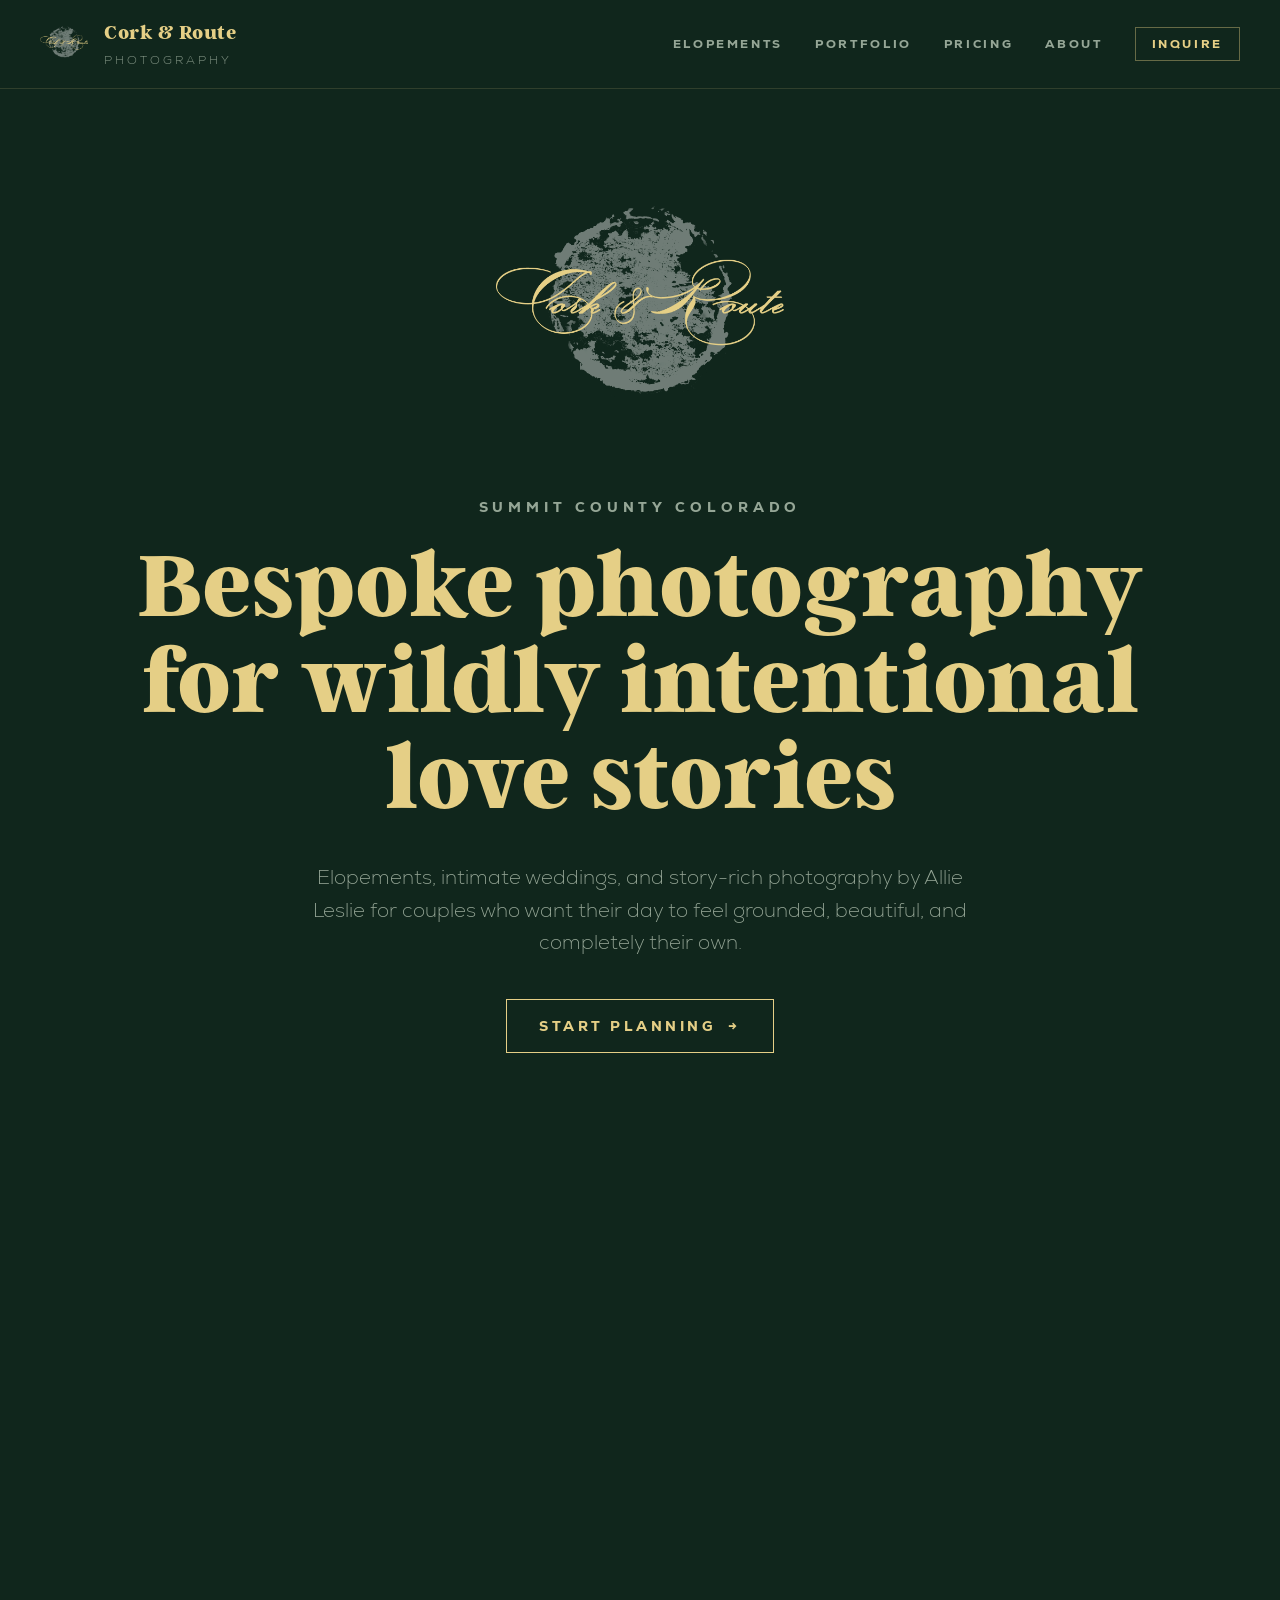
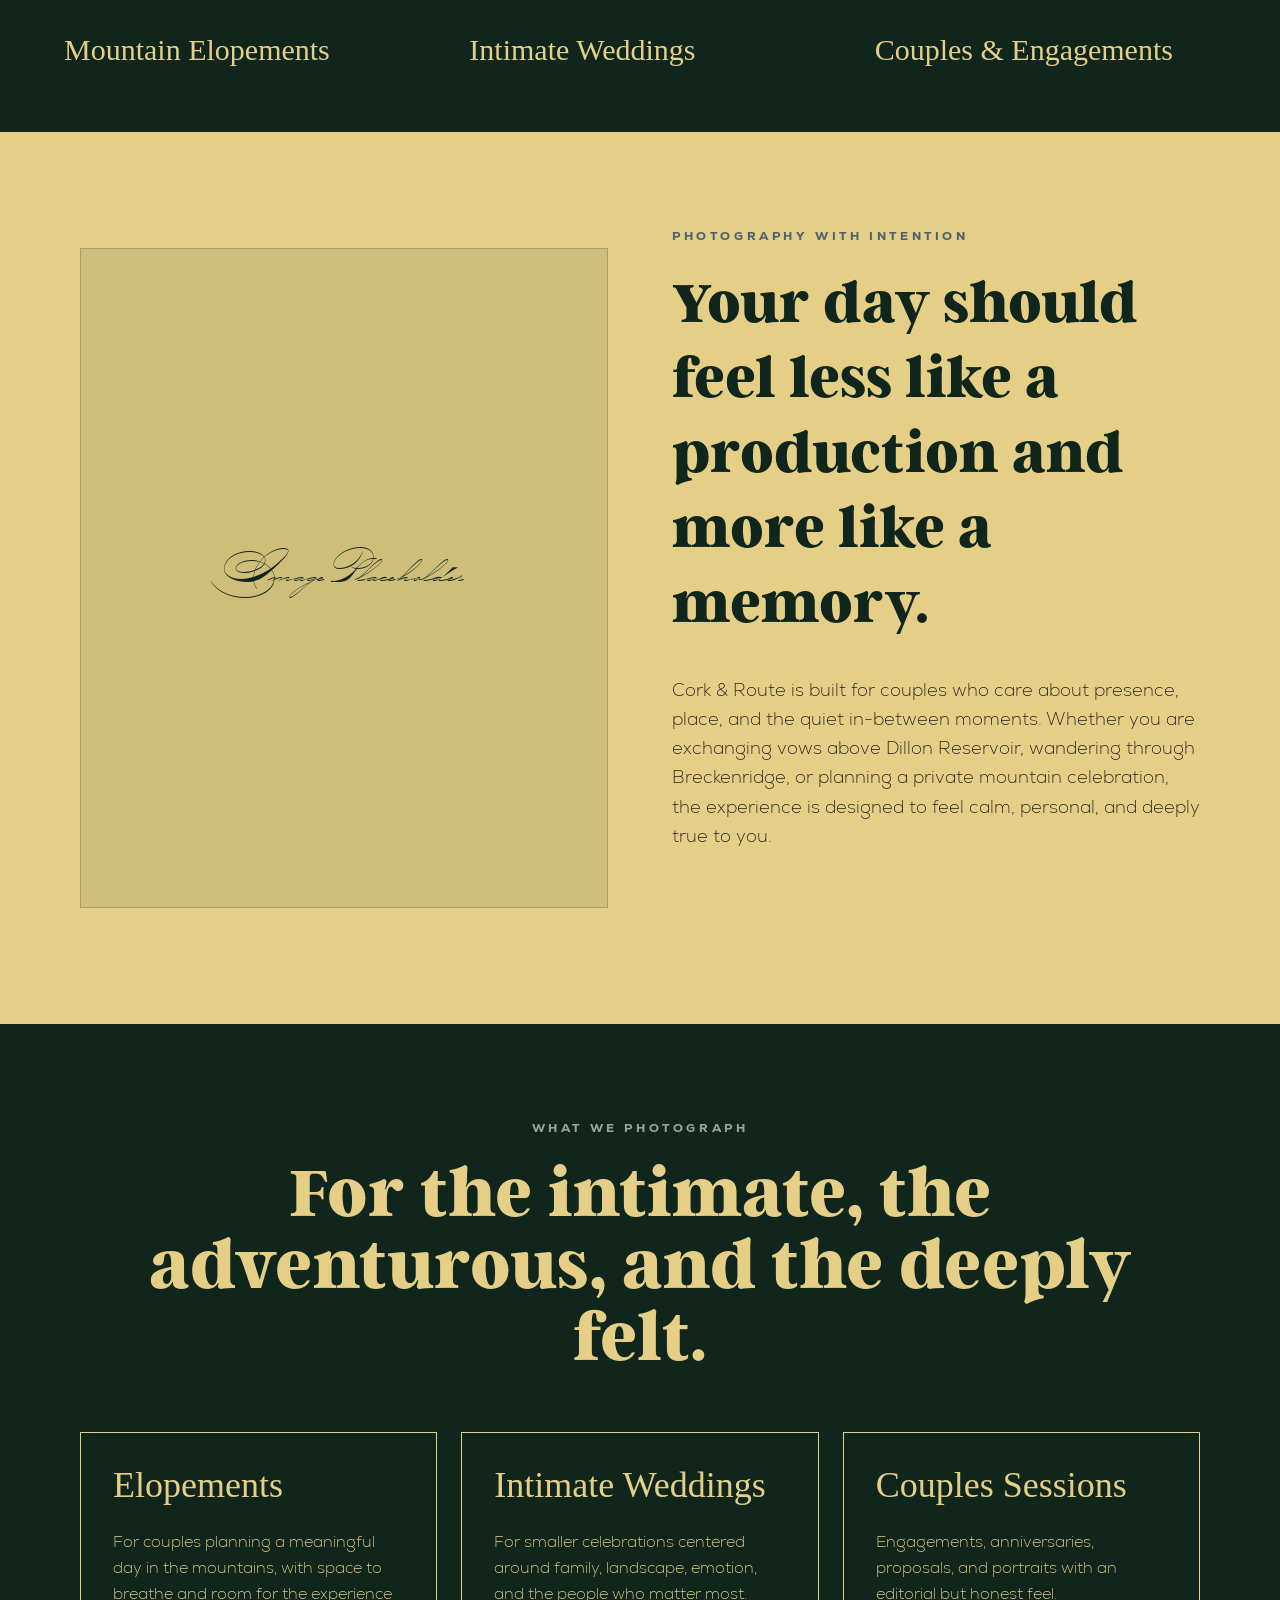
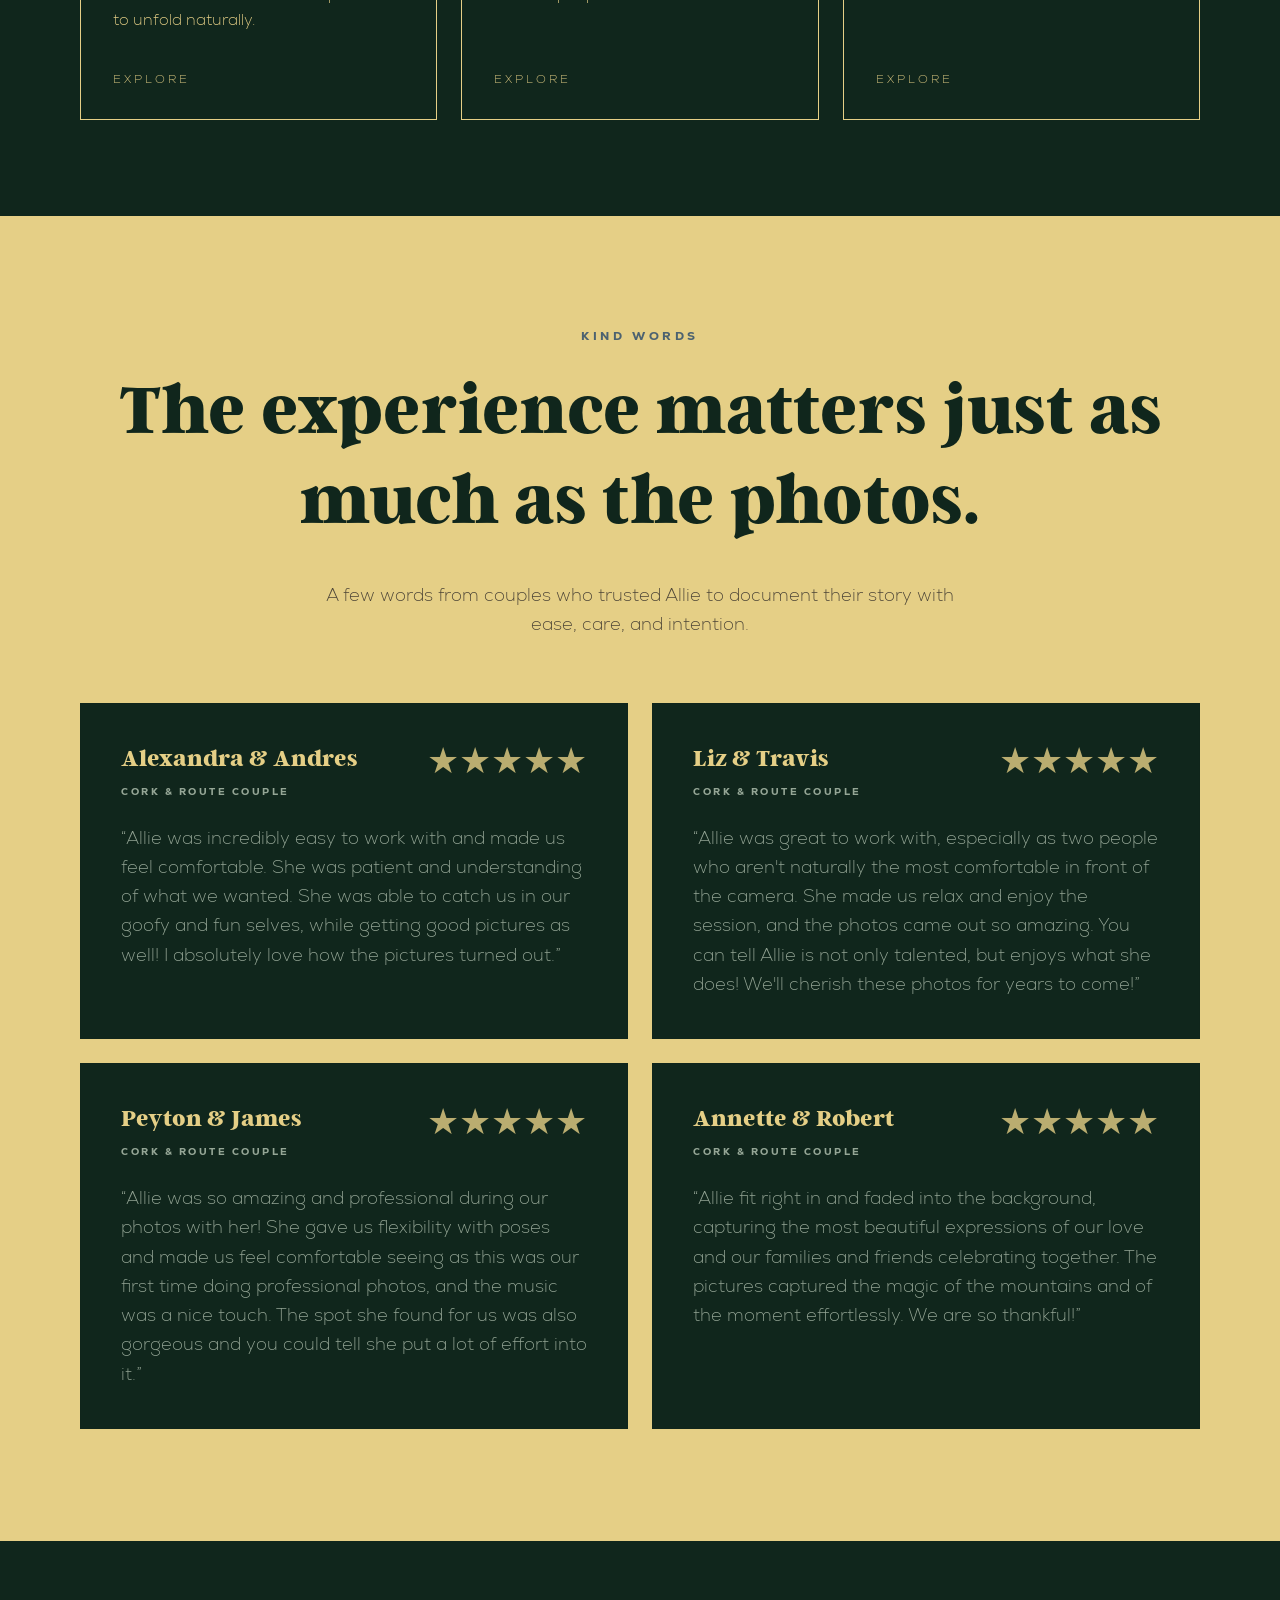
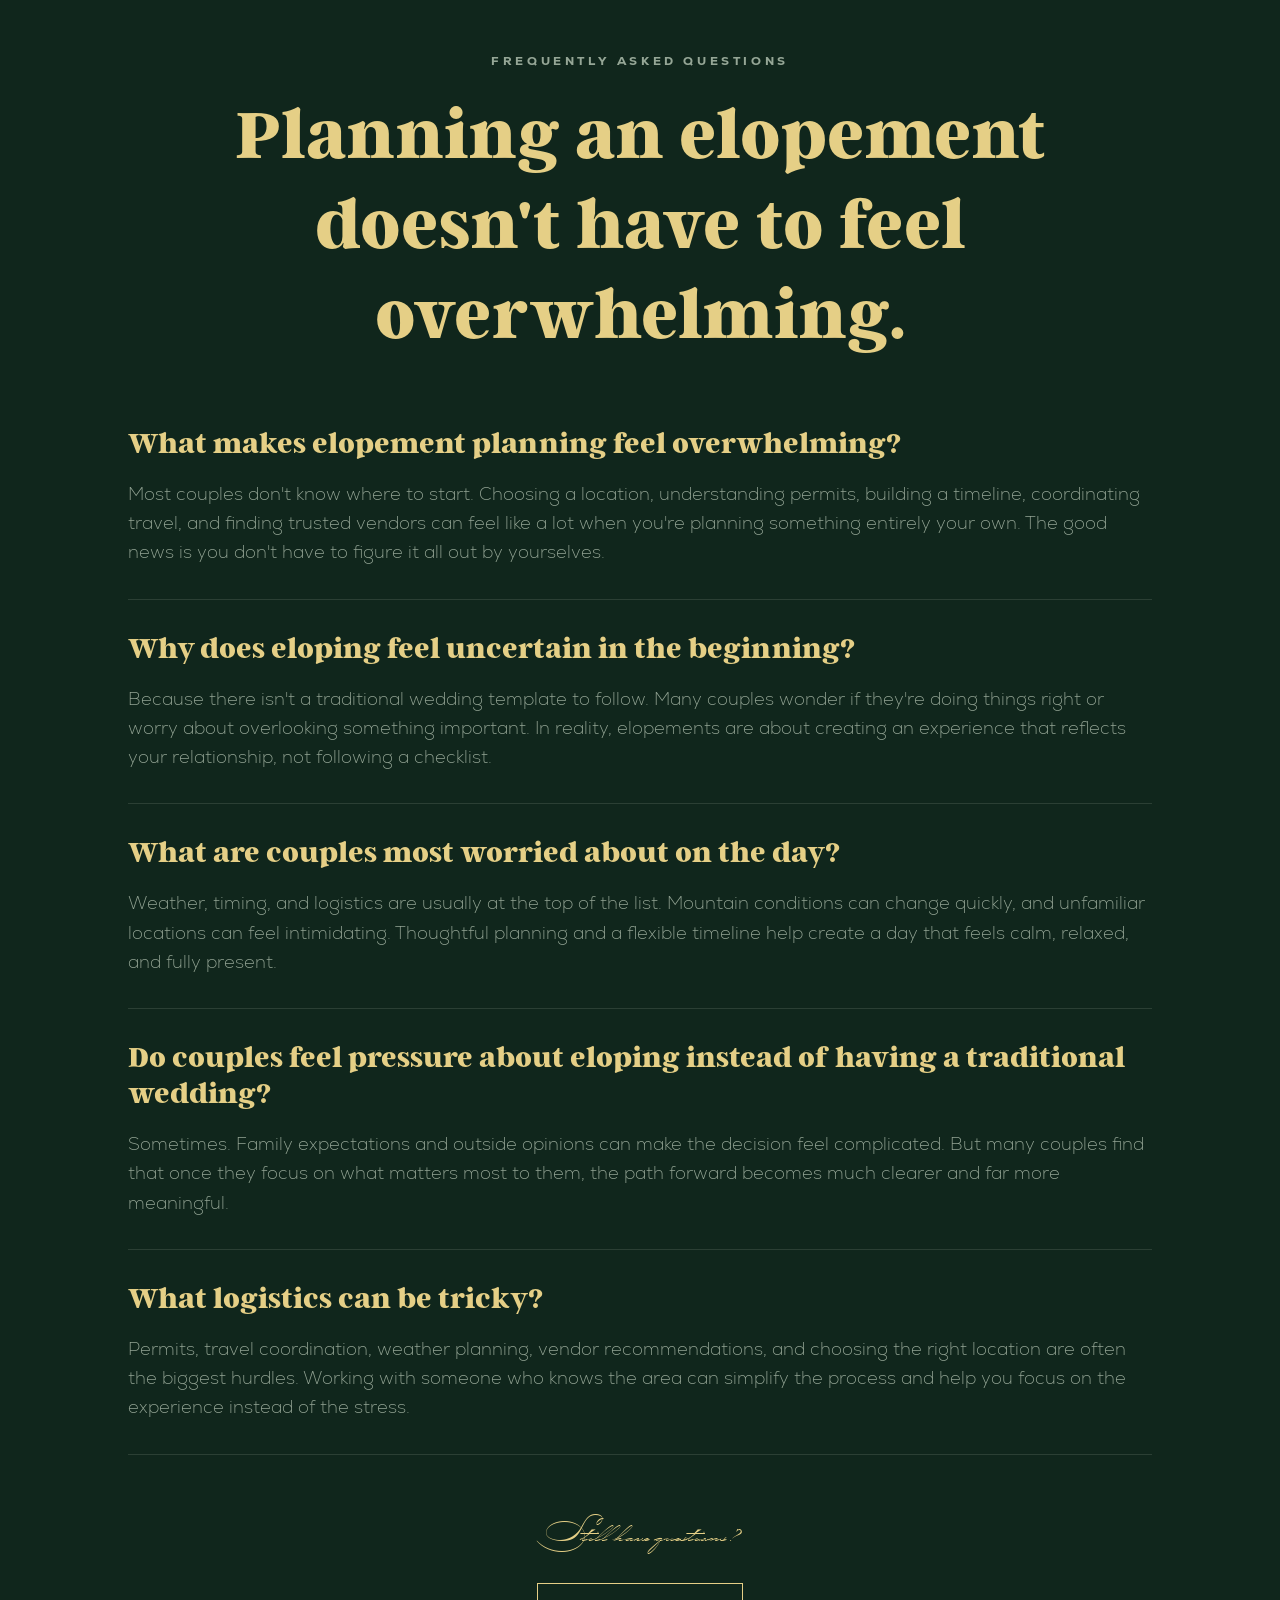
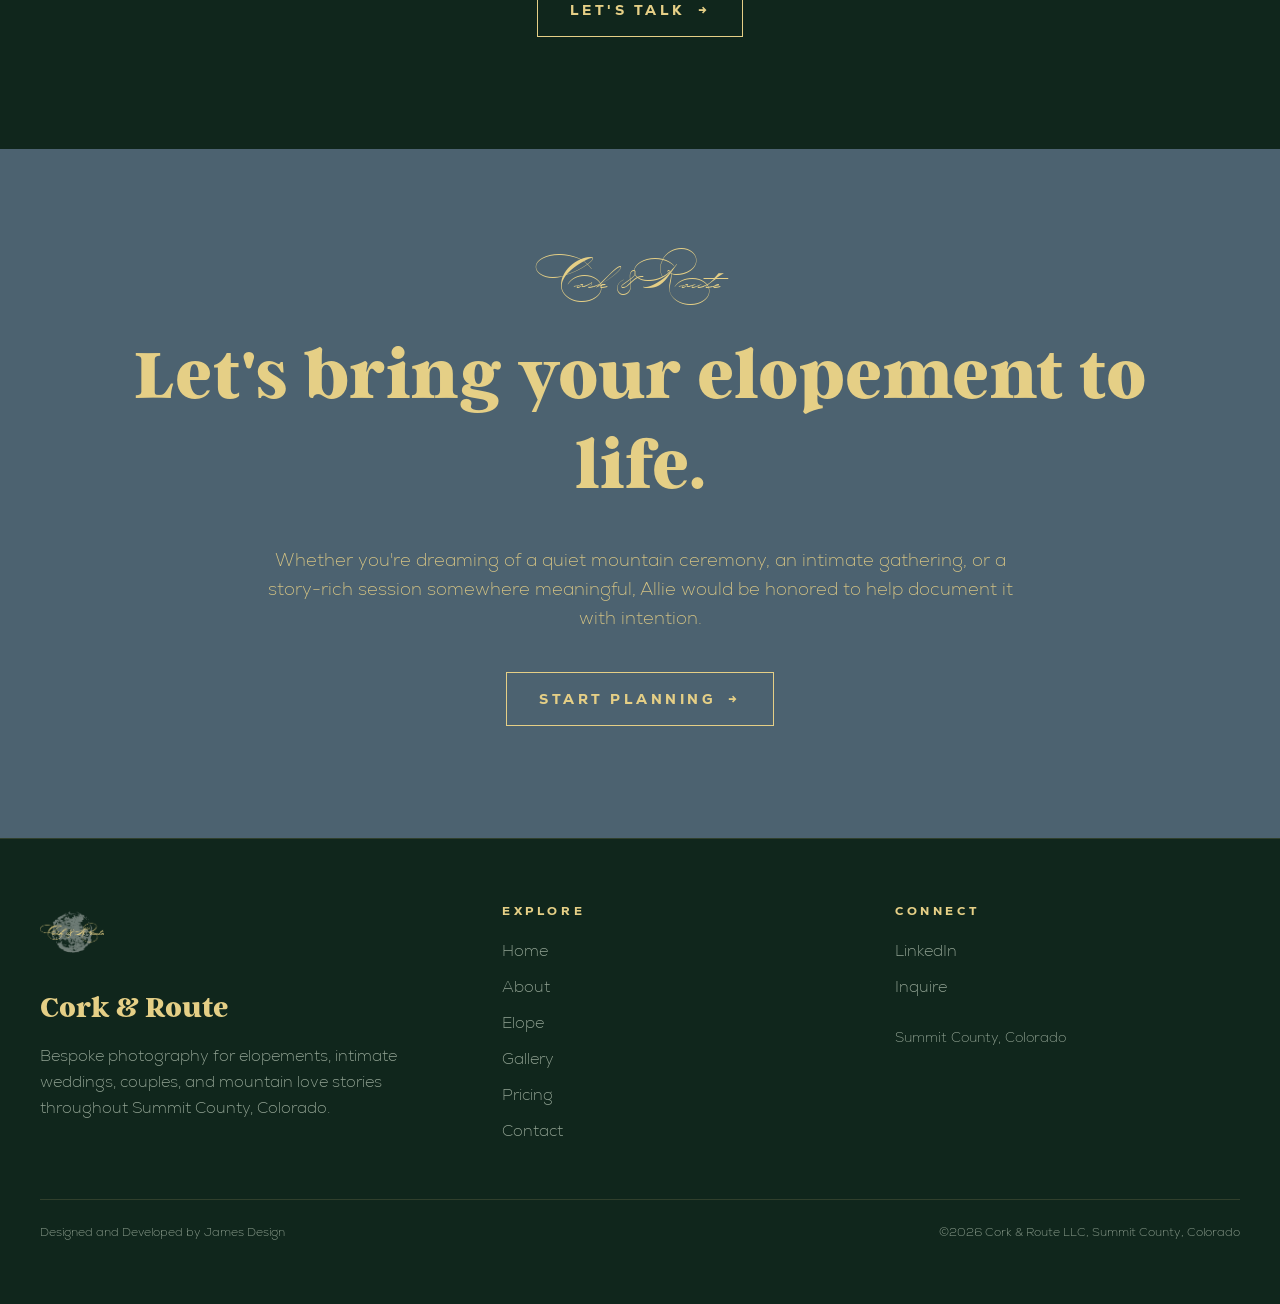
==== commit a8662bff: "Google form update" ====
--- a/index.html
+++ b/index.html
@@ -1 +1 @@
-<!DOCTYPE html><html lang=en><head><meta charset=utf-8><meta content="width=device-width,initial-scale=1,viewport-fit=cover" name=viewport><title>Cork & Route - Home</title><meta content="Cork & Route - Bespoke Photography" name=description><meta content=#10261c name=theme-color><link href=/fonts/Nexa-ExtraLight.ttf rel=preload as=font crossorigin type=font/ttf><link href=/fonts/Nexa-Heavy.ttf rel=preload as=font crossorigin type=font/ttf><link href=/fonts/Argent-CF-Extra-Bold.otf rel=preload as=font crossorigin type=font/otf><link href=/fonts/P22ZanerOne.ttf rel=preload as=font crossorigin type=font/ttf><link href=/_astro/CorkAndRouteLogo.D96lV-Zq.png rel=preload as=image><link href=/_astro/favicon.BcW6yOJU.png rel=icon><link href=/_astro/favicon-512.Cz1edwWW.png rel=apple-touch-icon><meta content=https://corkandroute.github.io/_astro/favicon.BcW6yOJU.png property=og:image><meta content=1280 property=og:image:width><meta content=640 property=og:image:height><meta content=yes name=mobile-web-app-capable><meta content=yes name=apple-mobile-web-app-capable><meta content=black-translucent name=apple-mobile-web-app-status-bar-style><meta content="Cork & Route - Home" property=og:title><meta content="Cork & Route - Bespoke Photography" property=og:description><meta content=website property=og:type><meta content=https://corkandroute.github.io/ property=og:url><link href=/_astro/favicon-og.aK3lKzML.css rel=stylesheet></head><body class="min-h-[440px] min-w-[400px]"><div class="text-y-1 bg-g-1 font-sans min-h-screen"><header class="text-y-1 bg-g-1 border-b border-y-1/15"><div class="flex items-center justify-between max-w-7xl md:px-10 mx-auto px-6 py-5"><a class="flex items-center gap-4 group" href=/ ><img alt="Cork &amp; Route Logo" class="w-auto h-12" src=/_astro/CorkAndRouteLogo.D96lV-Zq.png /><div class="flex flex-col leading-none"><span class="text-y-1 font-argentBold text-xl tracking-wide">Cork &amp; Route</span><span class="text-g-2 uppercase text-xs font-sans mt-1 tracking-[0.25em]">Photography</span></div></a><nav class="text-g-2 uppercase font-heavy text-xs gap-8 hidden items-center md:flex tracking-[0.22em]"><a class="hover:text-y-1 transition-colors" href=elope.html>Elope</a><a class="hover:text-y-1 transition-colors" href=gallery.html>Gallery</a><a class="hover:text-y-1 transition-colors" href=pricing.html>Pricing</a><a class="hover:text-y-1 transition-colors" href=about.html>About</a><a class="text-y-1 border transition-all hover:text-g-1 border-y-1/40 hover:bg-y-1 px-4 py-2" href=contact.html>Inquire</a></nav></div></header><main><section class="flex items-center justify-center bg-g-1 flex-col min-h-[90vh] px-6 py-20 text-center"><img alt="Cork &amp; Route" class="mb-10 md:w-72 w-52" src=/_astro/CorkAndRouteLogo.D96lV-Zq.png /><p class="text-g-2 uppercase font-heavy text-xs mb-6 md:text-sm tracking-[0.35em]">Summit County Colorado</p><h1 class="text-y-1 font-argentBold leading-none max-w-5xl md:text-8xl text-5xl">Bespoke photography for wildly intentional love stories</h1><p class="text-g-2 leading-relaxed text-lg max-w-2xl md:text-xl mt-8">Elopements, intimate weddings, and story-rich photography by Allie Leslie for couples who want their day to feel grounded, beautiful, and completely their own.</p><div class=mt-10><a class="text-y-1 border transition-all duration-500 group border-y-1 ease-out font-heavy hover:text-g-1 inline-flex items-center justify-center md:text-sm overflow-hidden px-8 py-4 relative text-xs tracking-[0.25em] uppercase" href=contact.html><span class="transition-transform absolute bg-y-1 duration-500 ease-out group-hover:scale-x-100 inset-0 origin-left scale-x-0"></span><span class="flex items-center gap-3 relative z-10">Start Planning<span class="transition-transform duration-300 group-hover:translate-x-1">→</span></span></a></div></section><section class="bg-g-1 gap-4 grid md:grid-cols-3 md:px-10 px-4 py-10"><div class="flex aspect-[3/4] bg-t-d/10 items-end p-6"><span class="text-3xl font-serif">Mountain Elopements</span></div><div class="flex aspect-[3/4] bg-t-d/10 items-end p-6"><span class="text-3xl font-serif">Intimate Weddings</span></div><div class="flex aspect-[3/4] bg-t-d/10 items-end p-6"><span class="text-3xl font-serif">Couples &amp; Engagements</span></div></section><section class="bg-y-1 md:px-20 px-6 text-d-1 gap-16 grid items-center lg:grid-cols-2 py-24"><div class="flex items-center justify-center aspect-[4/5] bg-g-1/10 border border-g-1/20"><span class="font-script text-5xl text-g-1">Image Placeholder</span></div><div><p class="uppercase font-heavy text-xs tracking-[0.3em] mb-6 text-b-1">Photography with intention</p><h2 class="font-argentBold text-4xl leading-tight text-g-1 mb-8 md:text-6xl">Your day should feel less like a production and more like a memory.</h2><p class="leading-relaxed text-lg mb-6 text-d-1">Cork &amp; Route is built for couples who care about presence, place, and the quiet in-between moments. Whether you are exchanging vows above Dillon Reservoir, wandering through Breckenridge, or planning a private mountain celebration, the experience is designed to feel calm, personal, and deeply true to you.</p><a class="text-y-1 border transition-all duration-500 group border-y-1 ease-out font-heavy hover:text-g-1 inline-flex items-center justify-center md:text-sm overflow-hidden px-8 py-4 relative text-xs tracking-[0.25em] uppercase" href=about.html><span class="transition-transform absolute bg-y-1 duration-500 ease-out group-hover:scale-x-100 inset-0 origin-left scale-x-0"></span><span class="flex items-center gap-3 relative z-10">Meet Allie<span class="transition-transform duration-300 group-hover:translate-x-1">→</span></span></a></div></section><section class="text-y-1 bg-g-1 md:px-20 px-6 py-24 text-center"><p class="text-g-2 uppercase font-heavy text-xs mb-6 tracking-[0.3em]">What we photograph</p><h2 class="text-y-1 font-argentBold md:text-7xl text-4xl mb-14">For the intimate, the adventurous, and the deeply felt.</h2><div class="grid gap-6 md:grid-cols-3 text-left"><a class="flex justify-between flex-col border border-t-d/20 hover:-translate-y-1 min-h-72 p-8 transition-transform" href=elope.html><div><h3 class="mb-6 text-4xl font-serif">Elopements</h3><p class=leading-relaxed>For couples planning a meaningful day in the mountains, with space to breathe and room for the experience to unfold naturally.</p></div><span class="uppercase text-xs tracking-[0.25em] mt-8">Explore</span></a><a class="flex justify-between flex-col border border-t-d/20 hover:-translate-y-1 min-h-72 p-8 transition-transform" href=weddings.html><div><h3 class="mb-6 text-4xl font-serif">Intimate Weddings</h3><p class=leading-relaxed>For smaller celebrations centered around family, landscape, emotion, and the people who matter most.</p></div><span class="uppercase text-xs tracking-[0.25em] mt-8">Explore</span></a><a class="flex justify-between flex-col border border-t-d/20 hover:-translate-y-1 min-h-72 p-8 transition-transform" href=gallery.html><div><h3 class="mb-6 text-4xl font-serif">Couples Sessions</h3><p class=leading-relaxed>Engagements, anniversaries, proposals, and portraits with an editorial but honest feel.</p></div><span class="uppercase text-xs tracking-[0.25em] mt-8">Explore</span></a></div></section><section><section class="bg-y-1 md:px-20 px-6 text-d-1 py-28"><div class="mx-auto max-w-7xl"><div class="mb-16 text-center"><p class="uppercase font-heavy text-xs tracking-[0.3em] mb-6 text-b-1">Kind Words</p><h2 class="font-argentBold text-4xl leading-tight md:text-7xl text-g-1">The experience matters just as much as the photos.</h2><p class="leading-relaxed text-lg mt-8 max-w-2xl mx-auto text-d-1/80">A few words from couples who trusted Allie to document their story with ease, care, and intention.</p></div><div class="grid gap-6 md:grid-cols-2"><article class="text-y-1 border transition-all duration-500 group bg-g-1 border-g-1/20 hover:-translate-y-1 hover:shadow-sharp-dark md:p-10 p-8"><div class="flex items-center justify-between gap-6 mb-6"><div><p class="text-y-1 font-argentBold text-2xl">Alexandra &amp; Andres</p><p class="text-g-2 uppercase font-heavy mt-2 text-[10px] tracking-[0.25em]">Cork &amp; Route Couple</p></div><div class="text-4xl font-script text-y-1/80">★★★★★</div></div><p class="text-g-2 leading-relaxed text-lg">“Allie was incredibly easy to work with and made us feel comfortable. She was patient and understanding of what we wanted. She was able to catch us in our goofy and fun selves, while getting good pictures as well! I absolutely love how the pictures turned out.”</p></article><article class="text-y-1 border transition-all duration-500 group bg-g-1 border-g-1/20 hover:-translate-y-1 hover:shadow-sharp-dark md:p-10 p-8"><div class="flex items-center justify-between gap-6 mb-6"><div><p class="text-y-1 font-argentBold text-2xl">Liz &amp; Travis</p><p class="text-g-2 uppercase font-heavy mt-2 text-[10px] tracking-[0.25em]">Cork &amp; Route Couple</p></div><div class="text-4xl font-script text-y-1/80">★★★★★</div></div><p class="text-g-2 leading-relaxed text-lg">“Allie was great to work with, especially as two people who aren&#x27;t naturally the most comfortable in front of the camera. She made us relax and enjoy the session, and the photos came out so amazing. You can tell Allie is not only talented, but enjoys what she does! We&#x27;ll cherish these photos for years to come!”</p></article><article class="text-y-1 border transition-all duration-500 group bg-g-1 border-g-1/20 hover:-translate-y-1 hover:shadow-sharp-dark md:p-10 p-8"><div class="flex items-center justify-between gap-6 mb-6"><div><p class="text-y-1 font-argentBold text-2xl">Peyton &amp; James</p><p class="text-g-2 uppercase font-heavy mt-2 text-[10px] tracking-[0.25em]">Cork &amp; Route Couple</p></div><div class="text-4xl font-script text-y-1/80">★★★★★</div></div><p class="text-g-2 leading-relaxed text-lg">“Allie was so amazing and professional during our photos with her! She gave us flexibility with poses and made us feel comfortable seeing as this was our first time doing professional photos, and the music was a nice touch. The spot she found for us was also gorgeous and you could tell she put a lot of effort into it.”</p></article><article class="text-y-1 border transition-all duration-500 group bg-g-1 border-g-1/20 hover:-translate-y-1 hover:shadow-sharp-dark md:p-10 p-8"><div class="flex items-center justify-between gap-6 mb-6"><div><p class="text-y-1 font-argentBold text-2xl">Annette &amp; Robert</p><p class="text-g-2 uppercase font-heavy mt-2 text-[10px] tracking-[0.25em]">Cork &amp; Route Couple</p></div><div class="text-4xl font-script text-y-1/80">★★★★★</div></div><p class="text-g-2 leading-relaxed text-lg">“Allie fit right in and faded into the background, capturing the most beautiful expressions of our love and our families and friends celebrating together. The pictures captured the magic of the mountains and of the moment effortlessly. We are so thankful!”</p></article></div></div></section><section class="bg-g-1 px-6 md:px-20 py-28"><div class="mx-auto max-w-5xl"><p class="text-g-2 uppercase font-heavy text-xs mb-6 tracking-[0.3em] text-center">Frequently Asked Questions</p><h2 class="text-y-1 font-argentBold md:text-7xl text-4xl leading-tight mb-16 text-center">Planning an elopement doesn&#x27;t have to feel overwhelming.</h2><div class=space-y-8><div class="border-b border-g-2/20 pb-8"><h3 class="text-y-1 font-argentBold text-2xl mb-4 md:text-3xl">What makes elopement planning feel overwhelming?</h3><p class="text-g-2 leading-relaxed text-lg">Most couples don&#x27;t know where to start. Choosing a location, understanding permits, building a timeline, coordinating travel, and finding trusted vendors can feel like a lot when you&#x27;re planning something entirely your own. The good news is you don&#x27;t have to figure it all out by yourselves.</p></div><div class="border-b border-g-2/20 pb-8"><h3 class="text-y-1 font-argentBold text-2xl mb-4 md:text-3xl">Why does eloping feel uncertain in the beginning?</h3><p class="text-g-2 leading-relaxed text-lg">Because there isn&#x27;t a traditional wedding template to follow. Many couples wonder if they&#x27;re doing things right or worry about overlooking something important. In reality, elopements are about creating an experience that reflects your relationship, not following a checklist.</p></div><div class="border-b border-g-2/20 pb-8"><h3 class="text-y-1 font-argentBold text-2xl mb-4 md:text-3xl">What are couples most worried about on the day?</h3><p class="text-g-2 leading-relaxed text-lg">Weather, timing, and logistics are usually at the top of the list. Mountain conditions can change quickly, and unfamiliar locations can feel intimidating. Thoughtful planning and a flexible timeline help create a day that feels calm, relaxed, and fully present.</p></div><div class="border-b border-g-2/20 pb-8"><h3 class="text-y-1 font-argentBold text-2xl mb-4 md:text-3xl">Do couples feel pressure about eloping instead of having a traditional wedding?</h3><p class="text-g-2 leading-relaxed text-lg">Sometimes. Family expectations and outside opinions can make the decision feel complicated. But many couples find that once they focus on what matters most to them, the path forward becomes much clearer and far more meaningful.</p></div><div class="border-b border-g-2/20 pb-8"><h3 class="text-y-1 font-argentBold text-2xl mb-4 md:text-3xl">What logistics can be tricky?</h3><p class="text-g-2 leading-relaxed text-lg">Permits, travel coordination, weather planning, vendor recommendations, and choosing the right location are often the biggest hurdles. Working with someone who knows the area can simplify the process and help you focus on the experience instead of the stress.</p></div></div><div class="mt-16 text-center"><p class="text-y-1 text-4xl font-script mb-6">Still have questions?</p><a class="text-y-1 border transition-all duration-500 group border-y-1 ease-out font-heavy hover:text-g-1 inline-flex items-center justify-center md:text-sm overflow-hidden px-8 py-4 relative text-xs tracking-[0.25em] uppercase" href=contact.html><span class="transition-transform absolute bg-y-1 duration-500 ease-out group-hover:scale-x-100 inset-0 origin-left scale-x-0"></span><span class="flex items-center gap-3 relative z-10">Let&#x27;s Talk<span class="transition-transform duration-300 group-hover:translate-x-1">→</span></span></a></div></div></section><section class="text-y-1 md:px-20 px-6 text-center bg-b-1 py-28"><p class="text-y-1 font-script mb-6 text-5xl">Cork &amp; Route</p><h2 class="font-argentBold text-4xl leading-tight md:text-7xl max-w-5xl mx-auto">Let&#x27;s bring your elopement to life.</h2><p class="leading-relaxed text-lg mt-8 mx-auto max-w-3xl text-y-1/90">Whether you&#x27;re dreaming of a quiet mountain ceremony, an intimate gathering, or a story-rich session somewhere meaningful, Allie would be honored to help document it with intention.</p><div class=mt-10><a class="text-y-1 border transition-all duration-500 group border-y-1 ease-out font-heavy hover:text-g-1 inline-flex items-center justify-center md:text-sm overflow-hidden px-8 py-4 relative text-xs tracking-[0.25em] uppercase" href=contact.html><span class="transition-transform absolute bg-y-1 duration-500 ease-out group-hover:scale-x-100 inset-0 origin-left scale-x-0"></span><span class="flex items-center gap-3 relative z-10">Start Planning<span class="transition-transform duration-300 group-hover:translate-x-1">→</span></span></a></div></section></section></main><footer class="text-g-2 bg-g-1 border-t border-y-1/15 md:px-10 px-6"><div class="mx-auto max-w-7xl py-16"><div class="grid gap-12 md:grid-cols-[1.2fr_1fr_1fr]"><div><img alt="Cork &amp; Route Logo" class="mb-6 h-16 w-auto" src=/_astro/CorkAndRouteLogo.D96lV-Zq.png /><h2 class="text-y-1 font-argentBold mb-4 text-3xl">Cork &amp; Route</h2><p class="leading-relaxed max-w-sm">Bespoke photography for elopements, intimate weddings, couples, and mountain love stories throughout Summit County, Colorado.</p></div><div><p class="text-y-1 font-heavy text-xs uppercase mb-5 tracking-[0.3em]">Explore</p><div class=space-y-3><a class="hover:text-y-1 transition-colors block" href=/ >Home</a><a class="hover:text-y-1 transition-colors block" href=about.html>About</a><a class="hover:text-y-1 transition-colors block" href=elope.html>Elope</a><a class="hover:text-y-1 transition-colors block" href=gallery.html>Gallery</a><a class="hover:text-y-1 transition-colors block" href=pricing.html>Pricing</a><a class="hover:text-y-1 transition-colors block" href=contact.html>Contact</a></div></div><div><p class="text-y-1 font-heavy text-xs uppercase mb-5 tracking-[0.3em]">Connect</p><div class=space-y-3><a class="hover:text-y-1 transition-colors block" href=https://www.linkedin.com/in/allie-leslie-355469260/ rel="noopener noreferrer" target=_blank>LinkedIn</a><a class="hover:text-y-1 transition-colors block" href=contact.html>Inquire</a><p class="pt-4 text-sm">Summit County, Colorado</p></div></div></div><div class="flex justify-between flex-col border-t border-y-1/15 gap-4 md:flex-row mt-14 pt-6 text-xs"><a class="hover:text-y-1 transition-colors" href=https://hikendal.github.io rel="noopener noreferrer" target=_blank>Designed and Developed by James Design</a><p>©2026 Cork &amp; Route LLC, Summit County, Colorado</p></div></div></footer></div></body></html>+<!DOCTYPE html><html lang=en><head><meta charset=utf-8><meta content="width=device-width,initial-scale=1,viewport-fit=cover" name=viewport><title>Cork & Route - Home</title><meta content="Cork & Route - Bespoke Photography" name=description><meta content=#10261c name=theme-color><link href=/fonts/Nexa-ExtraLight.ttf rel=preload as=font crossorigin type=font/ttf><link href=/fonts/Nexa-Heavy.ttf rel=preload as=font crossorigin type=font/ttf><link href=/fonts/Argent-CF-Extra-Bold.otf rel=preload as=font crossorigin type=font/otf><link href=/fonts/P22ZanerOne.ttf rel=preload as=font crossorigin type=font/ttf><link href=/_astro/CorkAndRouteLogo.D96lV-Zq.png rel=preload as=image><link href=/_astro/favicon.BcW6yOJU.png rel=icon><link href=/_astro/favicon-512.Cz1edwWW.png rel=apple-touch-icon><meta content=https://corkandroute.github.io/_astro/favicon.BcW6yOJU.png property=og:image><meta content=1280 property=og:image:width><meta content=640 property=og:image:height><meta content=yes name=mobile-web-app-capable><meta content=yes name=apple-mobile-web-app-capable><meta content=black-translucent name=apple-mobile-web-app-status-bar-style><meta content="Cork & Route - Home" property=og:title><meta content="Cork & Route - Bespoke Photography" property=og:description><meta content=website property=og:type><meta content=https://corkandroute.github.io/ property=og:url><link href=/_astro/favicon-og.BmEwh51_.css rel=stylesheet></head><body class="min-h-[440px] min-w-[400px]"><div class="text-y-1 bg-g-1 font-sans min-h-screen"><header class="text-y-1 bg-g-1 border-b border-y-1/15"><div class="flex items-center justify-between max-w-7xl md:px-10 mx-auto px-6 py-5"><a class="flex items-center gap-4 group" href=/ ><img alt="Cork &amp; Route Logo" class="w-auto h-12" src=/_astro/CorkAndRouteLogo.D96lV-Zq.png /><div class="flex flex-col leading-none"><span class="text-y-1 font-argentBold text-xl tracking-wide">Cork &amp; Route</span><span class="text-g-2 uppercase text-xs font-sans mt-1 tracking-[0.25em]">Photography</span></div></a><nav class="text-g-2 uppercase font-heavy text-xs gap-8 hidden items-center md:flex tracking-[0.22em]"><a class="hover:text-y-1 transition-colors" href=elopements.html>Elopements</a><a class="hover:text-y-1 transition-colors" href=portfolio.html>Portfolio</a><a class="hover:text-y-1 transition-colors" href=pricing.html>Pricing</a><a class="hover:text-y-1 transition-colors" href=about.html>About</a><a class="text-y-1 border transition-all hover:text-g-1 border-y-1/40 hover:bg-y-1 px-4 py-2" href=contact.html>Inquire</a></nav></div></header><main><section class="flex items-center justify-center bg-g-1 flex-col min-h-[90vh] px-6 py-20 text-center"><img alt="Cork &amp; Route" class="mb-10 md:w-72 w-52" src=/_astro/CorkAndRouteLogo.D96lV-Zq.png /><p class="text-g-2 uppercase font-heavy text-xs mb-6 md:text-sm tracking-[0.35em]">Summit County Colorado</p><h1 class="text-y-1 font-argentBold leading-none max-w-5xl md:text-8xl text-5xl">Bespoke photography for wildly intentional love stories</h1><p class="text-g-2 leading-relaxed text-lg max-w-2xl md:text-xl mt-8">Elopements, intimate weddings, and story-rich photography by Allie Leslie for couples who want their day to feel grounded, beautiful, and completely their own.</p><div class=mt-10><a class="text-y-1 border transition-all duration-500 group border-y-1 ease-out font-heavy hover:text-g-1 inline-flex items-center justify-center md:text-sm overflow-hidden px-8 py-4 relative text-xs tracking-[0.25em] uppercase" href=contact.html><span class="transition-transform absolute bg-y-1 duration-500 ease-out group-hover:scale-x-100 inset-0 origin-left scale-x-0"></span><span class="flex items-center gap-3 relative z-10">Start Planning<span class="transition-transform duration-300 group-hover:translate-x-1">→</span></span></a></div></section><section class="bg-g-1 gap-4 grid md:grid-cols-3 md:px-10 px-4 py-10"><div class="flex aspect-[3/4] bg-t-d/10 items-end p-6"><span class="text-3xl font-serif">Mountain Elopements</span></div><div class="flex aspect-[3/4] bg-t-d/10 items-end p-6"><span class="text-3xl font-serif">Intimate Weddings</span></div><div class="flex aspect-[3/4] bg-t-d/10 items-end p-6"><span class="text-3xl font-serif">Couples &amp; Engagements</span></div></section><section class="bg-y-1 md:px-20 px-6 text-d-1 gap-16 grid items-center lg:grid-cols-2 py-24"><div class="flex items-center justify-center aspect-[4/5] bg-g-1/10 border border-g-1/20"><span class="font-script text-5xl text-g-1">Image Placeholder</span></div><div><p class="uppercase font-heavy text-xs tracking-[0.3em] mb-6 text-b-1">Photography with intention</p><h2 class="font-argentBold text-4xl leading-tight text-g-1 mb-8 md:text-6xl">Your day should feel less like a production and more like a memory.</h2><p class="leading-relaxed text-lg mb-6 text-d-1">Cork &amp; Route is built for couples who care about presence, place, and the quiet in-between moments. Whether you are exchanging vows above Dillon Reservoir, wandering through Breckenridge, or planning a private mountain celebration, the experience is designed to feel calm, personal, and deeply true to you.</p><a class="text-y-1 border transition-all duration-500 group border-y-1 ease-out font-heavy hover:text-g-1 inline-flex items-center justify-center md:text-sm overflow-hidden px-8 py-4 relative text-xs tracking-[0.25em] uppercase" href=about.html><span class="transition-transform absolute bg-y-1 duration-500 ease-out group-hover:scale-x-100 inset-0 origin-left scale-x-0"></span><span class="flex items-center gap-3 relative z-10">Meet Allie<span class="transition-transform duration-300 group-hover:translate-x-1">→</span></span></a></div></section><section class="text-y-1 bg-g-1 md:px-20 px-6 py-24 text-center"><p class="text-g-2 uppercase font-heavy text-xs mb-6 tracking-[0.3em]">What we photograph</p><h2 class="text-y-1 font-argentBold md:text-7xl text-4xl mb-14">For the intimate, the adventurous, and the deeply felt.</h2><div class="grid gap-6 md:grid-cols-3 text-left"><a class="flex justify-between flex-col border border-t-d/20 hover:-translate-y-1 min-h-72 p-8 transition-transform" href=elope.html><div><h3 class="mb-6 text-4xl font-serif">Elopements</h3><p class=leading-relaxed>For couples planning a meaningful day in the mountains, with space to breathe and room for the experience to unfold naturally.</p></div><span class="uppercase text-xs tracking-[0.25em] mt-8">Explore</span></a><a class="flex justify-between flex-col border border-t-d/20 hover:-translate-y-1 min-h-72 p-8 transition-transform" href=weddings.html><div><h3 class="mb-6 text-4xl font-serif">Intimate Weddings</h3><p class=leading-relaxed>For smaller celebrations centered around family, landscape, emotion, and the people who matter most.</p></div><span class="uppercase text-xs tracking-[0.25em] mt-8">Explore</span></a><a class="flex justify-between flex-col border border-t-d/20 hover:-translate-y-1 min-h-72 p-8 transition-transform" href=gallery.html><div><h3 class="mb-6 text-4xl font-serif">Couples Sessions</h3><p class=leading-relaxed>Engagements, anniversaries, proposals, and portraits with an editorial but honest feel.</p></div><span class="uppercase text-xs tracking-[0.25em] mt-8">Explore</span></a></div></section><section><section class="bg-y-1 md:px-20 px-6 text-d-1 py-28"><div class="mx-auto max-w-7xl"><div class="mb-16 text-center"><p class="uppercase font-heavy text-xs tracking-[0.3em] mb-6 text-b-1">Kind Words</p><h2 class="font-argentBold text-4xl leading-tight md:text-7xl text-g-1">The experience matters just as much as the photos.</h2><p class="leading-relaxed text-lg mt-8 max-w-2xl mx-auto text-d-1/80">A few words from couples who trusted Allie to document their story with ease, care, and intention.</p></div><div class="grid gap-6 md:grid-cols-2"><article class="text-y-1 border transition-all duration-500 group bg-g-1 border-g-1/20 hover:-translate-y-1 hover:shadow-sharp-dark md:p-10 p-8"><div class="flex items-center justify-between gap-6 mb-6"><div><p class="text-y-1 font-argentBold text-2xl">Alexandra &amp; Andres</p><p class="text-g-2 uppercase font-heavy mt-2 text-[10px] tracking-[0.25em]">Cork &amp; Route Couple</p></div><div class="text-4xl font-script text-y-1/80">★★★★★</div></div><p class="text-g-2 leading-relaxed text-lg">“Allie was incredibly easy to work with and made us feel comfortable. She was patient and understanding of what we wanted. She was able to catch us in our goofy and fun selves, while getting good pictures as well! I absolutely love how the pictures turned out.”</p></article><article class="text-y-1 border transition-all duration-500 group bg-g-1 border-g-1/20 hover:-translate-y-1 hover:shadow-sharp-dark md:p-10 p-8"><div class="flex items-center justify-between gap-6 mb-6"><div><p class="text-y-1 font-argentBold text-2xl">Liz &amp; Travis</p><p class="text-g-2 uppercase font-heavy mt-2 text-[10px] tracking-[0.25em]">Cork &amp; Route Couple</p></div><div class="text-4xl font-script text-y-1/80">★★★★★</div></div><p class="text-g-2 leading-relaxed text-lg">“Allie was great to work with, especially as two people who aren&#x27;t naturally the most comfortable in front of the camera. She made us relax and enjoy the session, and the photos came out so amazing. You can tell Allie is not only talented, but enjoys what she does! We&#x27;ll cherish these photos for years to come!”</p></article><article class="text-y-1 border transition-all duration-500 group bg-g-1 border-g-1/20 hover:-translate-y-1 hover:shadow-sharp-dark md:p-10 p-8"><div class="flex items-center justify-between gap-6 mb-6"><div><p class="text-y-1 font-argentBold text-2xl">Peyton &amp; James</p><p class="text-g-2 uppercase font-heavy mt-2 text-[10px] tracking-[0.25em]">Cork &amp; Route Couple</p></div><div class="text-4xl font-script text-y-1/80">★★★★★</div></div><p class="text-g-2 leading-relaxed text-lg">“Allie was so amazing and professional during our photos with her! She gave us flexibility with poses and made us feel comfortable seeing as this was our first time doing professional photos, and the music was a nice touch. The spot she found for us was also gorgeous and you could tell she put a lot of effort into it.”</p></article><article class="text-y-1 border transition-all duration-500 group bg-g-1 border-g-1/20 hover:-translate-y-1 hover:shadow-sharp-dark md:p-10 p-8"><div class="flex items-center justify-between gap-6 mb-6"><div><p class="text-y-1 font-argentBold text-2xl">Annette &amp; Robert</p><p class="text-g-2 uppercase font-heavy mt-2 text-[10px] tracking-[0.25em]">Cork &amp; Route Couple</p></div><div class="text-4xl font-script text-y-1/80">★★★★★</div></div><p class="text-g-2 leading-relaxed text-lg">“Allie fit right in and faded into the background, capturing the most beautiful expressions of our love and our families and friends celebrating together. The pictures captured the magic of the mountains and of the moment effortlessly. We are so thankful!”</p></article></div></div></section><section class="bg-g-1 px-6 md:px-20 py-28"><div class="mx-auto max-w-5xl"><p class="text-g-2 uppercase font-heavy text-xs mb-6 tracking-[0.3em] text-center">Frequently Asked Questions</p><h2 class="text-y-1 font-argentBold md:text-7xl text-4xl leading-tight mb-16 text-center">Planning an elopement doesn&#x27;t have to feel overwhelming.</h2><div class=space-y-8><div class="border-b border-g-2/20 pb-8"><h3 class="text-y-1 font-argentBold text-2xl mb-4 md:text-3xl">What makes elopement planning feel overwhelming?</h3><p class="text-g-2 leading-relaxed text-lg">Most couples don&#x27;t know where to start. Choosing a location, understanding permits, building a timeline, coordinating travel, and finding trusted vendors can feel like a lot when you&#x27;re planning something entirely your own. The good news is you don&#x27;t have to figure it all out by yourselves.</p></div><div class="border-b border-g-2/20 pb-8"><h3 class="text-y-1 font-argentBold text-2xl mb-4 md:text-3xl">Why does eloping feel uncertain in the beginning?</h3><p class="text-g-2 leading-relaxed text-lg">Because there isn&#x27;t a traditional wedding template to follow. Many couples wonder if they&#x27;re doing things right or worry about overlooking something important. In reality, elopements are about creating an experience that reflects your relationship, not following a checklist.</p></div><div class="border-b border-g-2/20 pb-8"><h3 class="text-y-1 font-argentBold text-2xl mb-4 md:text-3xl">What are couples most worried about on the day?</h3><p class="text-g-2 leading-relaxed text-lg">Weather, timing, and logistics are usually at the top of the list. Mountain conditions can change quickly, and unfamiliar locations can feel intimidating. Thoughtful planning and a flexible timeline help create a day that feels calm, relaxed, and fully present.</p></div><div class="border-b border-g-2/20 pb-8"><h3 class="text-y-1 font-argentBold text-2xl mb-4 md:text-3xl">Do couples feel pressure about eloping instead of having a traditional wedding?</h3><p class="text-g-2 leading-relaxed text-lg">Sometimes. Family expectations and outside opinions can make the decision feel complicated. But many couples find that once they focus on what matters most to them, the path forward becomes much clearer and far more meaningful.</p></div><div class="border-b border-g-2/20 pb-8"><h3 class="text-y-1 font-argentBold text-2xl mb-4 md:text-3xl">What logistics can be tricky?</h3><p class="text-g-2 leading-relaxed text-lg">Permits, travel coordination, weather planning, vendor recommendations, and choosing the right location are often the biggest hurdles. Working with someone who knows the area can simplify the process and help you focus on the experience instead of the stress.</p></div></div><div class="mt-16 text-center"><p class="text-y-1 text-4xl font-script mb-6">Still have questions?</p><a class="text-y-1 border transition-all duration-500 group border-y-1 ease-out font-heavy hover:text-g-1 inline-flex items-center justify-center md:text-sm overflow-hidden px-8 py-4 relative text-xs tracking-[0.25em] uppercase" href=contact.html><span class="transition-transform absolute bg-y-1 duration-500 ease-out group-hover:scale-x-100 inset-0 origin-left scale-x-0"></span><span class="flex items-center gap-3 relative z-10">Let&#x27;s Talk<span class="transition-transform duration-300 group-hover:translate-x-1">→</span></span></a></div></div></section><section class="text-y-1 md:px-20 px-6 text-center bg-b-1 py-28"><p class="text-y-1 font-script mb-6 text-5xl">Cork &amp; Route</p><h2 class="font-argentBold text-4xl leading-tight md:text-7xl max-w-5xl mx-auto">Let&#x27;s bring your elopement to life.</h2><p class="leading-relaxed text-lg mt-8 mx-auto max-w-3xl text-y-1/90">Whether you&#x27;re dreaming of a quiet mountain ceremony, an intimate gathering, or a story-rich session somewhere meaningful, Allie would be honored to help document it with intention.</p><div class=mt-10><a class="text-y-1 border transition-all duration-500 group border-y-1 ease-out font-heavy hover:text-g-1 inline-flex items-center justify-center md:text-sm overflow-hidden px-8 py-4 relative text-xs tracking-[0.25em] uppercase" href=contact.html><span class="transition-transform absolute bg-y-1 duration-500 ease-out group-hover:scale-x-100 inset-0 origin-left scale-x-0"></span><span class="flex items-center gap-3 relative z-10">Start Planning<span class="transition-transform duration-300 group-hover:translate-x-1">→</span></span></a></div></section></section></main><footer class="text-g-2 bg-g-1 border-t border-y-1/15 md:px-10 px-6"><div class="mx-auto max-w-7xl py-16"><div class="grid gap-12 md:grid-cols-[1.2fr_1fr_1fr]"><div><img alt="Cork &amp; Route Logo" class="mb-6 h-16 w-auto" src=/_astro/CorkAndRouteLogo.D96lV-Zq.png /><h2 class="text-y-1 font-argentBold mb-4 text-3xl">Cork &amp; Route</h2><p class="leading-relaxed max-w-sm">Bespoke photography for elopements, intimate weddings, couples, and mountain love stories throughout Summit County, Colorado.</p></div><div><p class="text-y-1 font-heavy text-xs uppercase mb-5 tracking-[0.3em]">Explore</p><div class=space-y-3><a class="hover:text-y-1 transition-colors block" href=/ >Home</a><a class="hover:text-y-1 transition-colors block" href=about.html>About</a><a class="hover:text-y-1 transition-colors block" href=elope.html>Elope</a><a class="hover:text-y-1 transition-colors block" href=gallery.html>Gallery</a><a class="hover:text-y-1 transition-colors block" href=pricing.html>Pricing</a><a class="hover:text-y-1 transition-colors block" href=contact.html>Contact</a></div></div><div><p class="text-y-1 font-heavy text-xs uppercase mb-5 tracking-[0.3em]">Connect</p><div class=space-y-3><a class="hover:text-y-1 transition-colors block" href=https://www.linkedin.com/in/allie-leslie-355469260/ rel="noopener noreferrer" target=_blank>LinkedIn</a><a class="hover:text-y-1 transition-colors block" href=contact.html>Inquire</a><p class="pt-4 text-sm">Summit County, Colorado</p></div></div></div><div class="flex justify-between flex-col border-t border-y-1/15 gap-4 md:flex-row mt-14 pt-6 text-xs"><a class="hover:text-y-1 transition-colors" href=https://hikendal.github.io rel="noopener noreferrer" target=_blank>Designed and Developed by James Design</a><p>©2026 Cork &amp; Route LLC, Summit County, Colorado</p></div></div></footer></div></body></html>
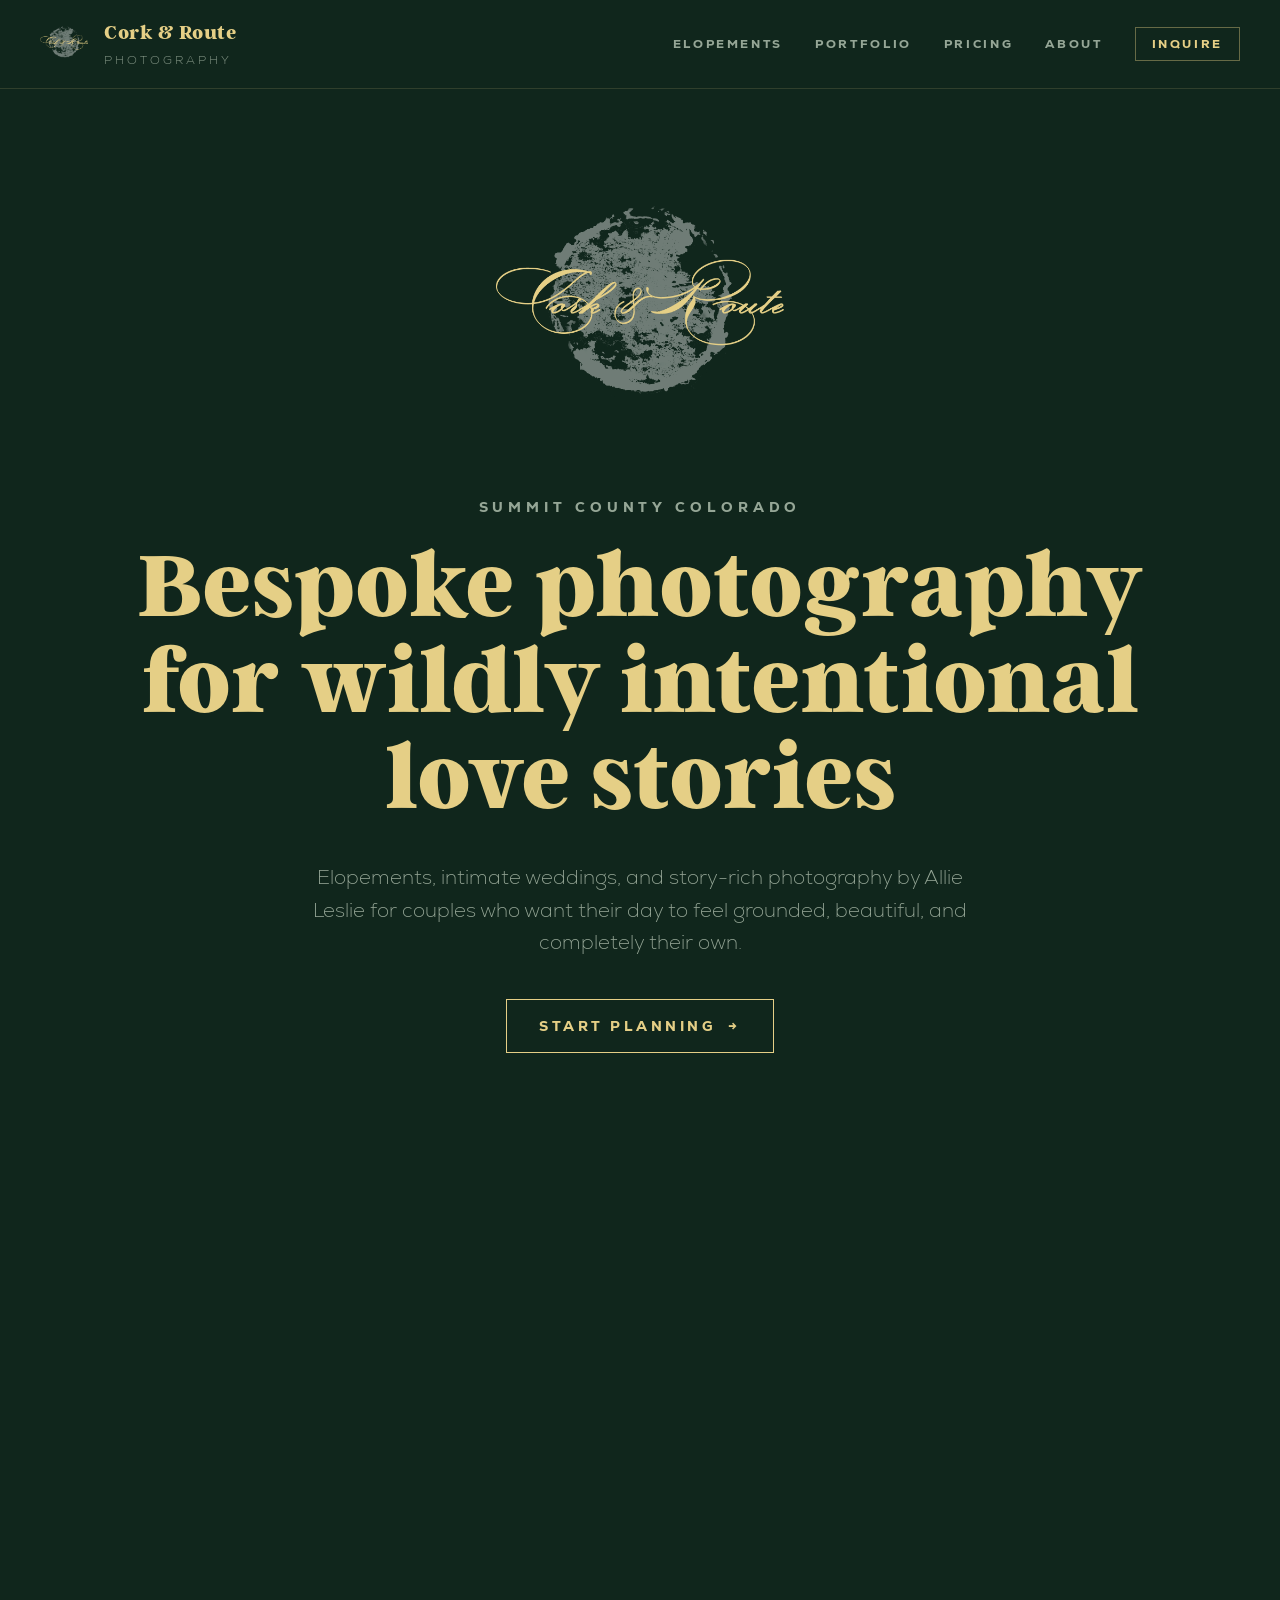
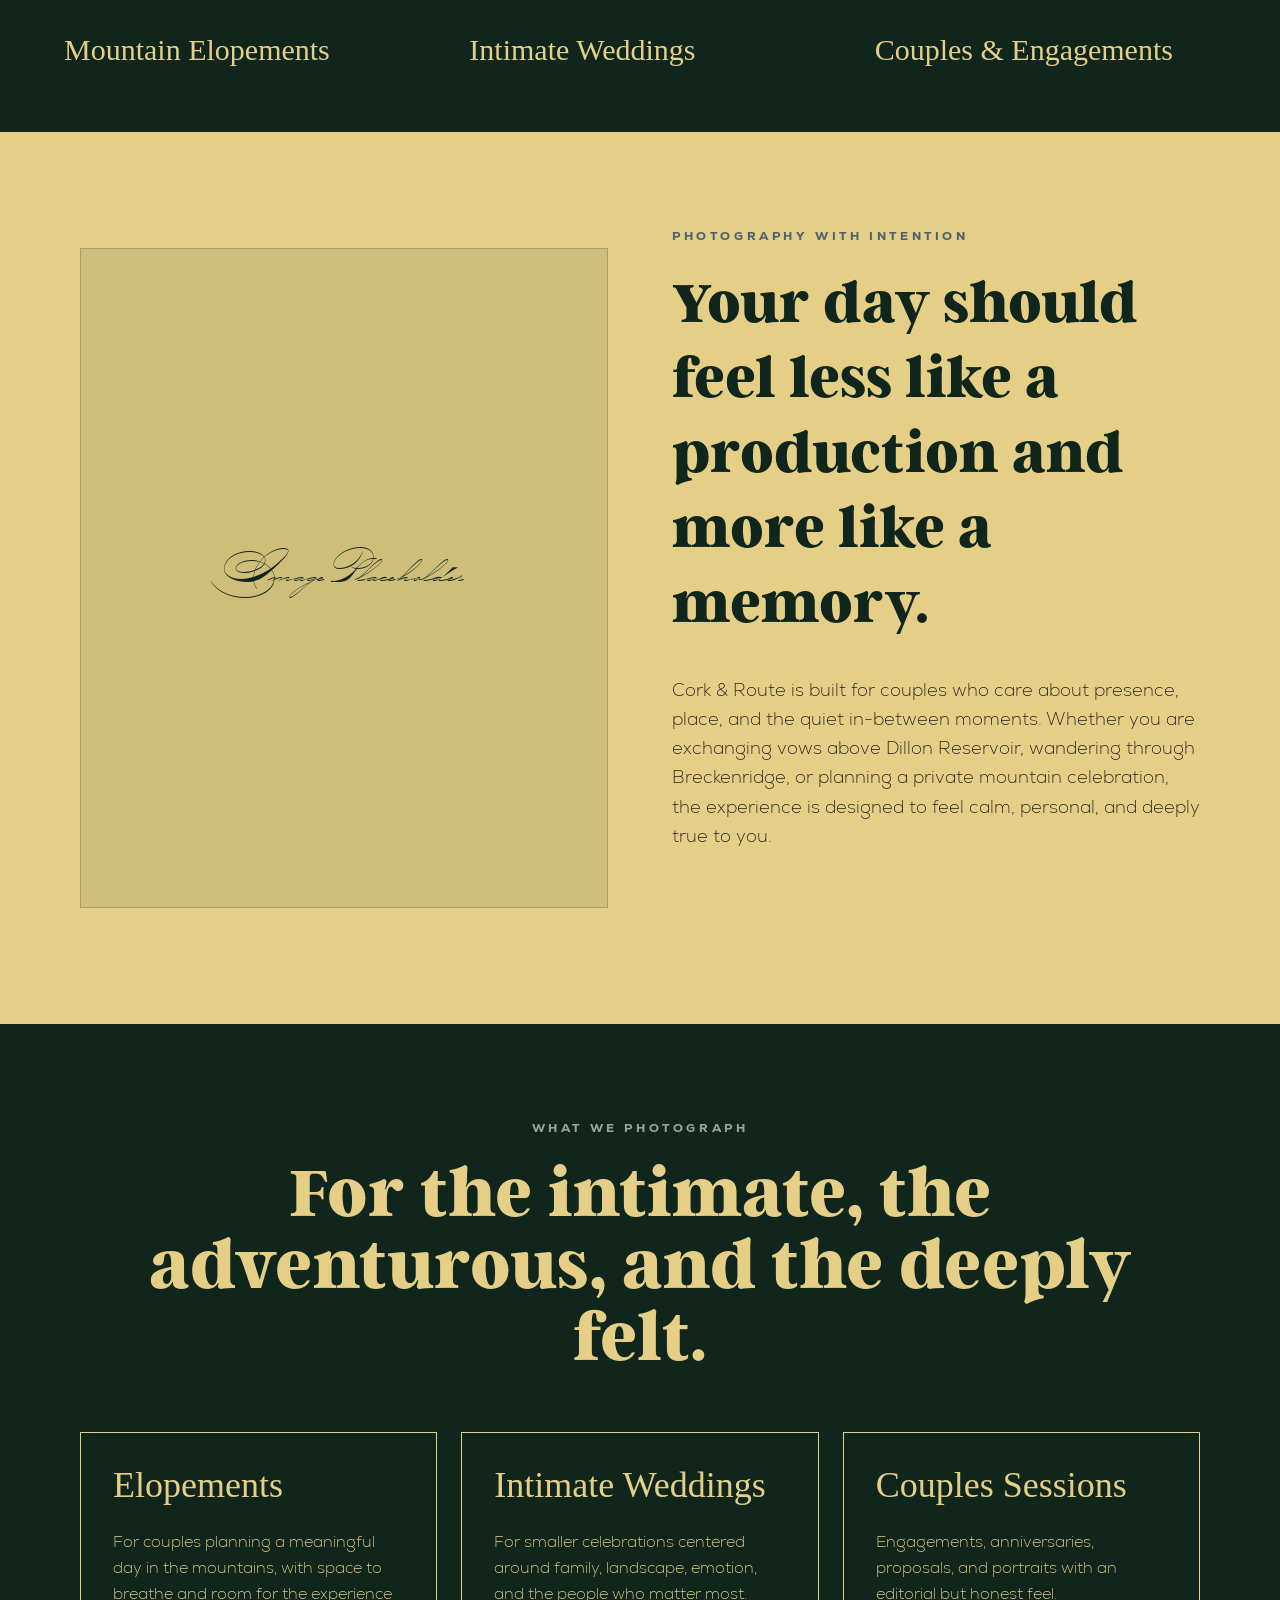
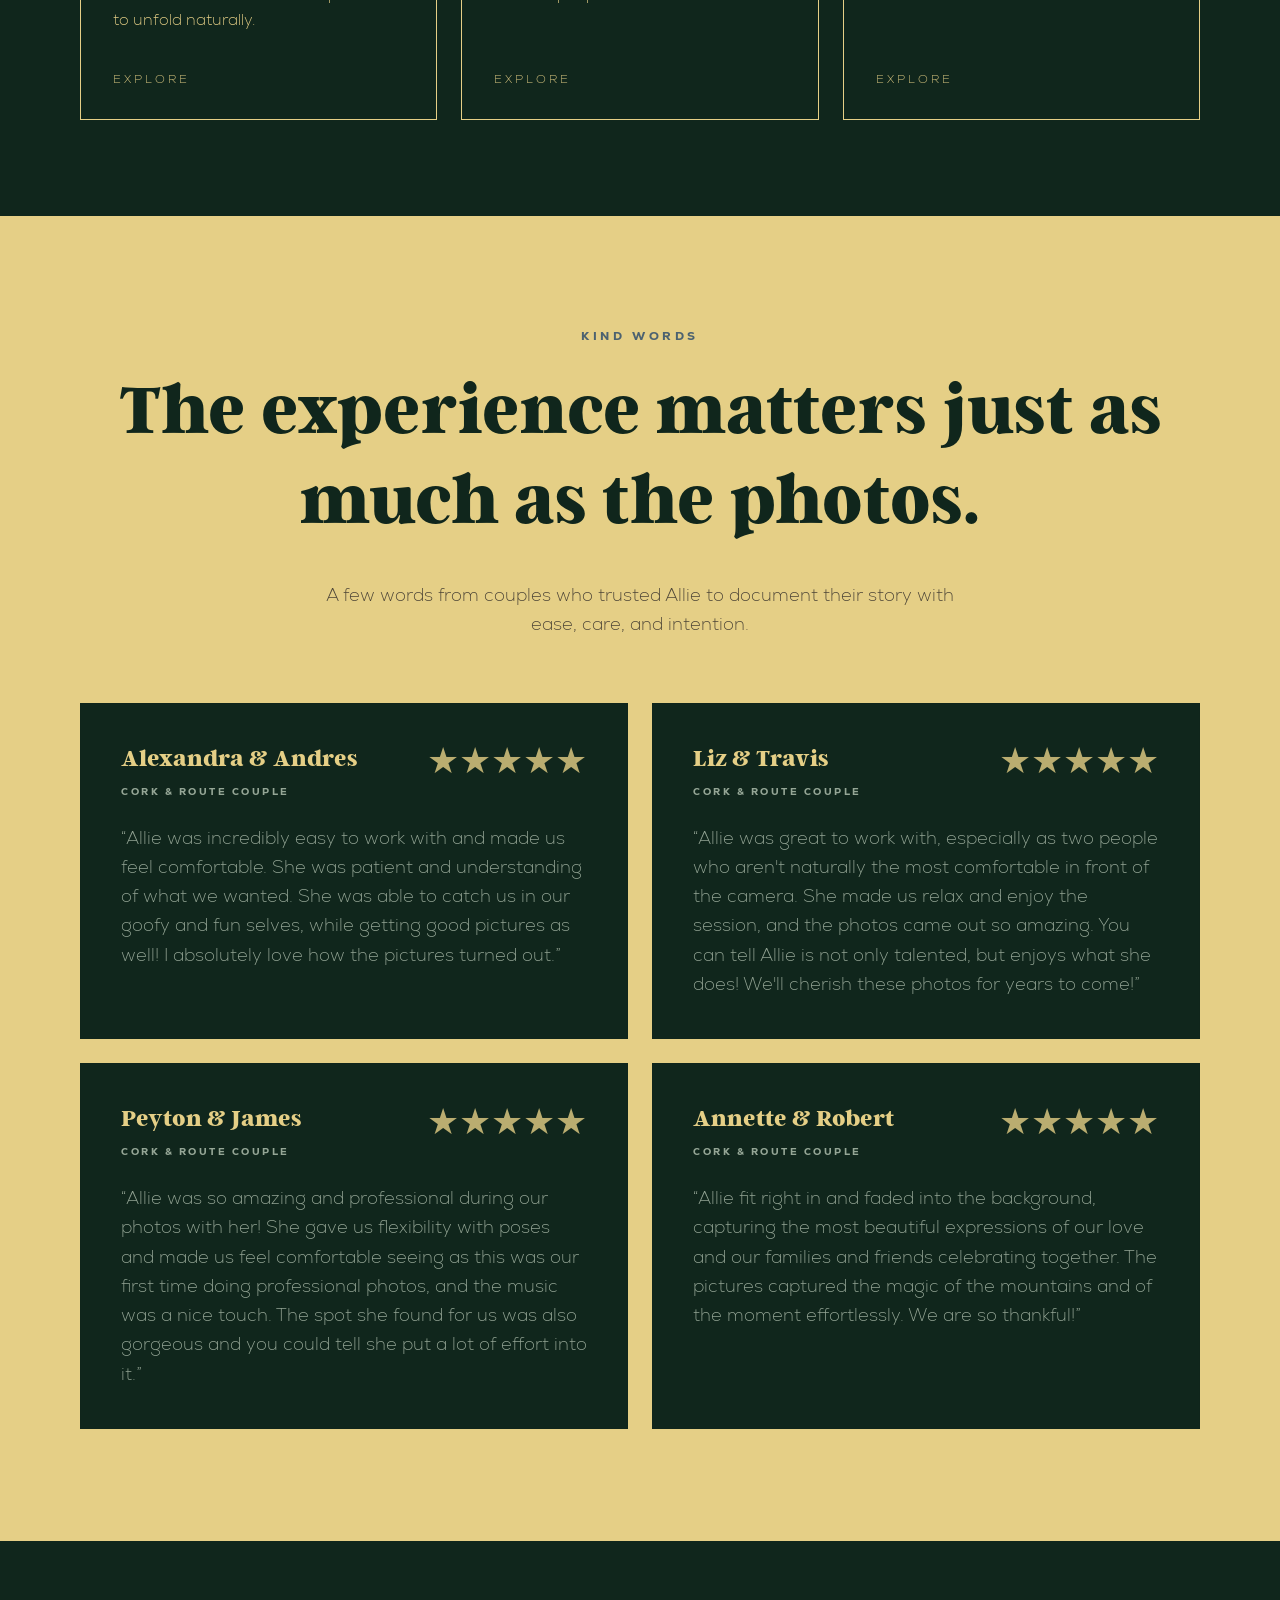
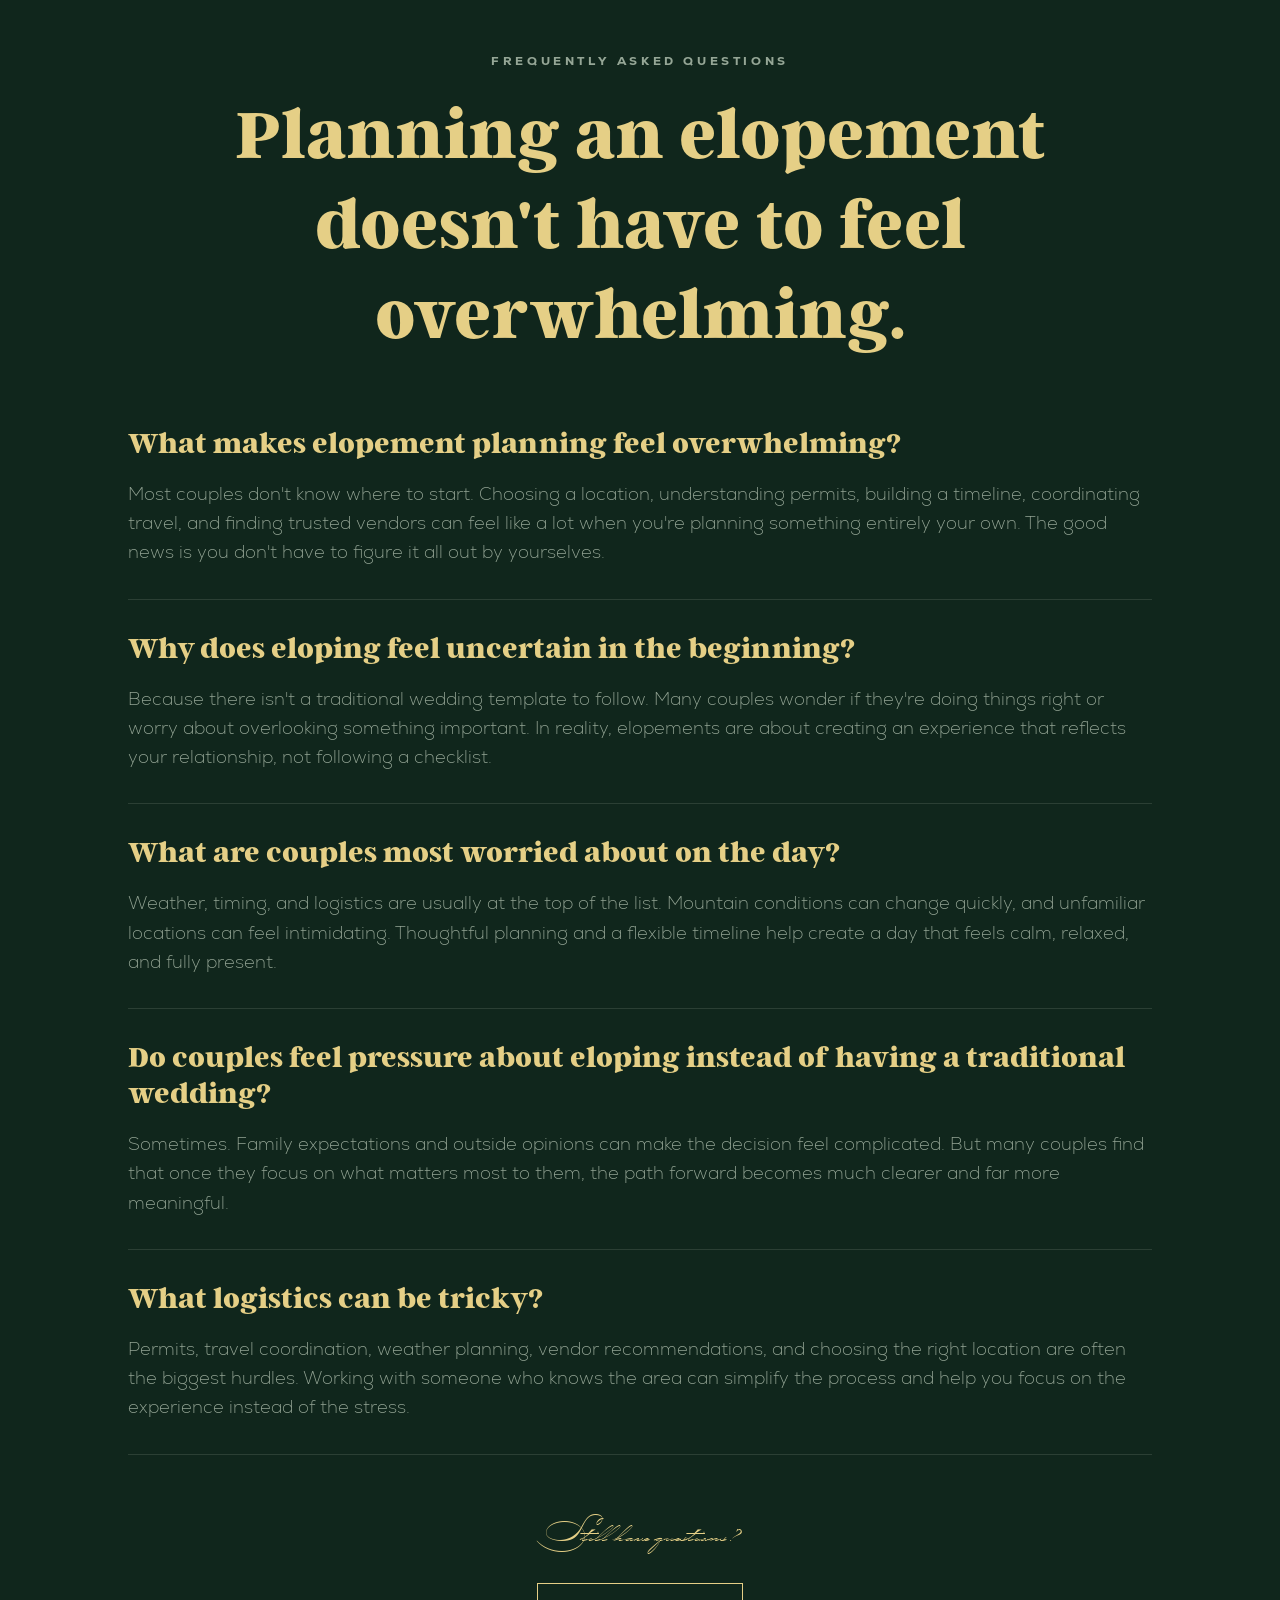
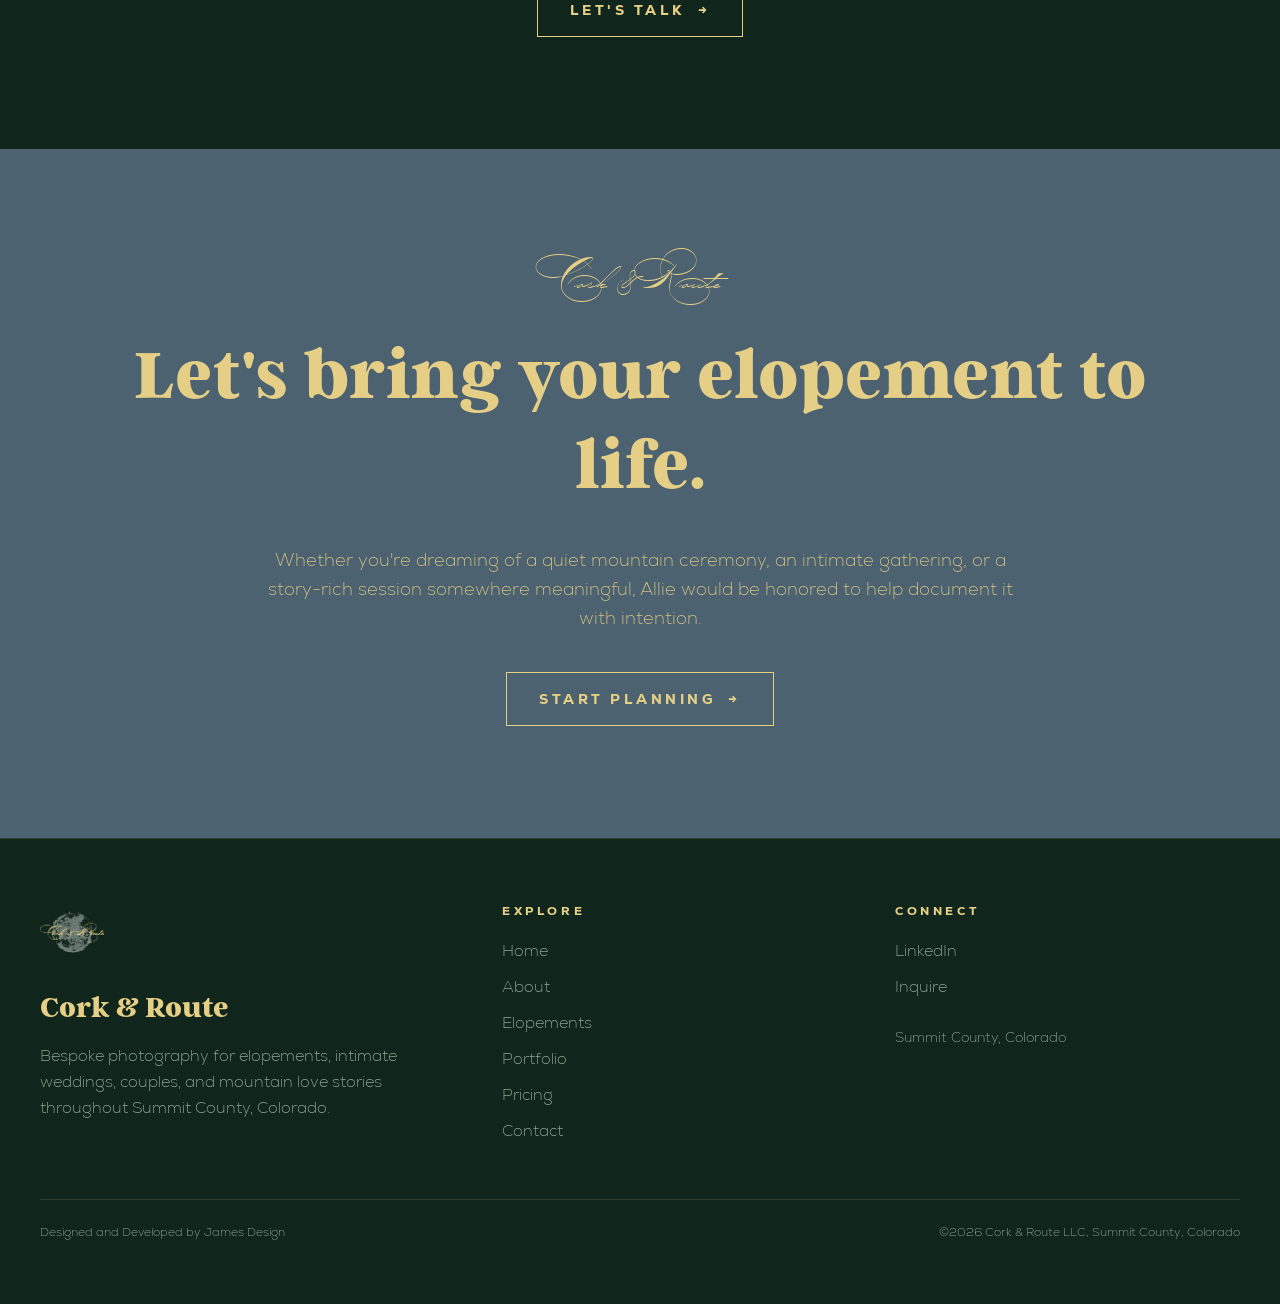
==== commit 0f79f7e2: "Updated page links" ====
--- a/index.html
+++ b/index.html
@@ -1 +1 @@
-<!DOCTYPE html><html lang=en><head><meta charset=utf-8><meta content="width=device-width,initial-scale=1,viewport-fit=cover" name=viewport><title>Cork & Route - Home</title><meta content="Cork & Route - Bespoke Photography" name=description><meta content=#10261c name=theme-color><link href=/fonts/Nexa-ExtraLight.ttf rel=preload as=font crossorigin type=font/ttf><link href=/fonts/Nexa-Heavy.ttf rel=preload as=font crossorigin type=font/ttf><link href=/fonts/Argent-CF-Extra-Bold.otf rel=preload as=font crossorigin type=font/otf><link href=/fonts/P22ZanerOne.ttf rel=preload as=font crossorigin type=font/ttf><link href=/_astro/CorkAndRouteLogo.D96lV-Zq.png rel=preload as=image><link href=/_astro/favicon.BcW6yOJU.png rel=icon><link href=/_astro/favicon-512.Cz1edwWW.png rel=apple-touch-icon><meta content=https://corkandroute.github.io/_astro/favicon.BcW6yOJU.png property=og:image><meta content=1280 property=og:image:width><meta content=640 property=og:image:height><meta content=yes name=mobile-web-app-capable><meta content=yes name=apple-mobile-web-app-capable><meta content=black-translucent name=apple-mobile-web-app-status-bar-style><meta content="Cork & Route - Home" property=og:title><meta content="Cork & Route - Bespoke Photography" property=og:description><meta content=website property=og:type><meta content=https://corkandroute.github.io/ property=og:url><link href=/_astro/favicon-og.BmEwh51_.css rel=stylesheet></head><body class="min-h-[440px] min-w-[400px]"><div class="text-y-1 bg-g-1 font-sans min-h-screen"><header class="text-y-1 bg-g-1 border-b border-y-1/15"><div class="flex items-center justify-between max-w-7xl md:px-10 mx-auto px-6 py-5"><a class="flex items-center gap-4 group" href=/ ><img alt="Cork &amp; Route Logo" class="w-auto h-12" src=/_astro/CorkAndRouteLogo.D96lV-Zq.png /><div class="flex flex-col leading-none"><span class="text-y-1 font-argentBold text-xl tracking-wide">Cork &amp; Route</span><span class="text-g-2 uppercase text-xs font-sans mt-1 tracking-[0.25em]">Photography</span></div></a><nav class="text-g-2 uppercase font-heavy text-xs gap-8 hidden items-center md:flex tracking-[0.22em]"><a class="hover:text-y-1 transition-colors" href=elopements.html>Elopements</a><a class="hover:text-y-1 transition-colors" href=portfolio.html>Portfolio</a><a class="hover:text-y-1 transition-colors" href=pricing.html>Pricing</a><a class="hover:text-y-1 transition-colors" href=about.html>About</a><a class="text-y-1 border transition-all hover:text-g-1 border-y-1/40 hover:bg-y-1 px-4 py-2" href=contact.html>Inquire</a></nav></div></header><main><section class="flex items-center justify-center bg-g-1 flex-col min-h-[90vh] px-6 py-20 text-center"><img alt="Cork &amp; Route" class="mb-10 md:w-72 w-52" src=/_astro/CorkAndRouteLogo.D96lV-Zq.png /><p class="text-g-2 uppercase font-heavy text-xs mb-6 md:text-sm tracking-[0.35em]">Summit County Colorado</p><h1 class="text-y-1 font-argentBold leading-none max-w-5xl md:text-8xl text-5xl">Bespoke photography for wildly intentional love stories</h1><p class="text-g-2 leading-relaxed text-lg max-w-2xl md:text-xl mt-8">Elopements, intimate weddings, and story-rich photography by Allie Leslie for couples who want their day to feel grounded, beautiful, and completely their own.</p><div class=mt-10><a class="text-y-1 border transition-all duration-500 group border-y-1 ease-out font-heavy hover:text-g-1 inline-flex items-center justify-center md:text-sm overflow-hidden px-8 py-4 relative text-xs tracking-[0.25em] uppercase" href=contact.html><span class="transition-transform absolute bg-y-1 duration-500 ease-out group-hover:scale-x-100 inset-0 origin-left scale-x-0"></span><span class="flex items-center gap-3 relative z-10">Start Planning<span class="transition-transform duration-300 group-hover:translate-x-1">→</span></span></a></div></section><section class="bg-g-1 gap-4 grid md:grid-cols-3 md:px-10 px-4 py-10"><div class="flex aspect-[3/4] bg-t-d/10 items-end p-6"><span class="text-3xl font-serif">Mountain Elopements</span></div><div class="flex aspect-[3/4] bg-t-d/10 items-end p-6"><span class="text-3xl font-serif">Intimate Weddings</span></div><div class="flex aspect-[3/4] bg-t-d/10 items-end p-6"><span class="text-3xl font-serif">Couples &amp; Engagements</span></div></section><section class="bg-y-1 md:px-20 px-6 text-d-1 gap-16 grid items-center lg:grid-cols-2 py-24"><div class="flex items-center justify-center aspect-[4/5] bg-g-1/10 border border-g-1/20"><span class="font-script text-5xl text-g-1">Image Placeholder</span></div><div><p class="uppercase font-heavy text-xs tracking-[0.3em] mb-6 text-b-1">Photography with intention</p><h2 class="font-argentBold text-4xl leading-tight text-g-1 mb-8 md:text-6xl">Your day should feel less like a production and more like a memory.</h2><p class="leading-relaxed text-lg mb-6 text-d-1">Cork &amp; Route is built for couples who care about presence, place, and the quiet in-between moments. Whether you are exchanging vows above Dillon Reservoir, wandering through Breckenridge, or planning a private mountain celebration, the experience is designed to feel calm, personal, and deeply true to you.</p><a class="text-y-1 border transition-all duration-500 group border-y-1 ease-out font-heavy hover:text-g-1 inline-flex items-center justify-center md:text-sm overflow-hidden px-8 py-4 relative text-xs tracking-[0.25em] uppercase" href=about.html><span class="transition-transform absolute bg-y-1 duration-500 ease-out group-hover:scale-x-100 inset-0 origin-left scale-x-0"></span><span class="flex items-center gap-3 relative z-10">Meet Allie<span class="transition-transform duration-300 group-hover:translate-x-1">→</span></span></a></div></section><section class="text-y-1 bg-g-1 md:px-20 px-6 py-24 text-center"><p class="text-g-2 uppercase font-heavy text-xs mb-6 tracking-[0.3em]">What we photograph</p><h2 class="text-y-1 font-argentBold md:text-7xl text-4xl mb-14">For the intimate, the adventurous, and the deeply felt.</h2><div class="grid gap-6 md:grid-cols-3 text-left"><a class="flex justify-between flex-col border border-t-d/20 hover:-translate-y-1 min-h-72 p-8 transition-transform" href=elope.html><div><h3 class="mb-6 text-4xl font-serif">Elopements</h3><p class=leading-relaxed>For couples planning a meaningful day in the mountains, with space to breathe and room for the experience to unfold naturally.</p></div><span class="uppercase text-xs tracking-[0.25em] mt-8">Explore</span></a><a class="flex justify-between flex-col border border-t-d/20 hover:-translate-y-1 min-h-72 p-8 transition-transform" href=weddings.html><div><h3 class="mb-6 text-4xl font-serif">Intimate Weddings</h3><p class=leading-relaxed>For smaller celebrations centered around family, landscape, emotion, and the people who matter most.</p></div><span class="uppercase text-xs tracking-[0.25em] mt-8">Explore</span></a><a class="flex justify-between flex-col border border-t-d/20 hover:-translate-y-1 min-h-72 p-8 transition-transform" href=gallery.html><div><h3 class="mb-6 text-4xl font-serif">Couples Sessions</h3><p class=leading-relaxed>Engagements, anniversaries, proposals, and portraits with an editorial but honest feel.</p></div><span class="uppercase text-xs tracking-[0.25em] mt-8">Explore</span></a></div></section><section><section class="bg-y-1 md:px-20 px-6 text-d-1 py-28"><div class="mx-auto max-w-7xl"><div class="mb-16 text-center"><p class="uppercase font-heavy text-xs tracking-[0.3em] mb-6 text-b-1">Kind Words</p><h2 class="font-argentBold text-4xl leading-tight md:text-7xl text-g-1">The experience matters just as much as the photos.</h2><p class="leading-relaxed text-lg mt-8 max-w-2xl mx-auto text-d-1/80">A few words from couples who trusted Allie to document their story with ease, care, and intention.</p></div><div class="grid gap-6 md:grid-cols-2"><article class="text-y-1 border transition-all duration-500 group bg-g-1 border-g-1/20 hover:-translate-y-1 hover:shadow-sharp-dark md:p-10 p-8"><div class="flex items-center justify-between gap-6 mb-6"><div><p class="text-y-1 font-argentBold text-2xl">Alexandra &amp; Andres</p><p class="text-g-2 uppercase font-heavy mt-2 text-[10px] tracking-[0.25em]">Cork &amp; Route Couple</p></div><div class="text-4xl font-script text-y-1/80">★★★★★</div></div><p class="text-g-2 leading-relaxed text-lg">“Allie was incredibly easy to work with and made us feel comfortable. She was patient and understanding of what we wanted. She was able to catch us in our goofy and fun selves, while getting good pictures as well! I absolutely love how the pictures turned out.”</p></article><article class="text-y-1 border transition-all duration-500 group bg-g-1 border-g-1/20 hover:-translate-y-1 hover:shadow-sharp-dark md:p-10 p-8"><div class="flex items-center justify-between gap-6 mb-6"><div><p class="text-y-1 font-argentBold text-2xl">Liz &amp; Travis</p><p class="text-g-2 uppercase font-heavy mt-2 text-[10px] tracking-[0.25em]">Cork &amp; Route Couple</p></div><div class="text-4xl font-script text-y-1/80">★★★★★</div></div><p class="text-g-2 leading-relaxed text-lg">“Allie was great to work with, especially as two people who aren&#x27;t naturally the most comfortable in front of the camera. She made us relax and enjoy the session, and the photos came out so amazing. You can tell Allie is not only talented, but enjoys what she does! We&#x27;ll cherish these photos for years to come!”</p></article><article class="text-y-1 border transition-all duration-500 group bg-g-1 border-g-1/20 hover:-translate-y-1 hover:shadow-sharp-dark md:p-10 p-8"><div class="flex items-center justify-between gap-6 mb-6"><div><p class="text-y-1 font-argentBold text-2xl">Peyton &amp; James</p><p class="text-g-2 uppercase font-heavy mt-2 text-[10px] tracking-[0.25em]">Cork &amp; Route Couple</p></div><div class="text-4xl font-script text-y-1/80">★★★★★</div></div><p class="text-g-2 leading-relaxed text-lg">“Allie was so amazing and professional during our photos with her! She gave us flexibility with poses and made us feel comfortable seeing as this was our first time doing professional photos, and the music was a nice touch. The spot she found for us was also gorgeous and you could tell she put a lot of effort into it.”</p></article><article class="text-y-1 border transition-all duration-500 group bg-g-1 border-g-1/20 hover:-translate-y-1 hover:shadow-sharp-dark md:p-10 p-8"><div class="flex items-center justify-between gap-6 mb-6"><div><p class="text-y-1 font-argentBold text-2xl">Annette &amp; Robert</p><p class="text-g-2 uppercase font-heavy mt-2 text-[10px] tracking-[0.25em]">Cork &amp; Route Couple</p></div><div class="text-4xl font-script text-y-1/80">★★★★★</div></div><p class="text-g-2 leading-relaxed text-lg">“Allie fit right in and faded into the background, capturing the most beautiful expressions of our love and our families and friends celebrating together. The pictures captured the magic of the mountains and of the moment effortlessly. We are so thankful!”</p></article></div></div></section><section class="bg-g-1 px-6 md:px-20 py-28"><div class="mx-auto max-w-5xl"><p class="text-g-2 uppercase font-heavy text-xs mb-6 tracking-[0.3em] text-center">Frequently Asked Questions</p><h2 class="text-y-1 font-argentBold md:text-7xl text-4xl leading-tight mb-16 text-center">Planning an elopement doesn&#x27;t have to feel overwhelming.</h2><div class=space-y-8><div class="border-b border-g-2/20 pb-8"><h3 class="text-y-1 font-argentBold text-2xl mb-4 md:text-3xl">What makes elopement planning feel overwhelming?</h3><p class="text-g-2 leading-relaxed text-lg">Most couples don&#x27;t know where to start. Choosing a location, understanding permits, building a timeline, coordinating travel, and finding trusted vendors can feel like a lot when you&#x27;re planning something entirely your own. The good news is you don&#x27;t have to figure it all out by yourselves.</p></div><div class="border-b border-g-2/20 pb-8"><h3 class="text-y-1 font-argentBold text-2xl mb-4 md:text-3xl">Why does eloping feel uncertain in the beginning?</h3><p class="text-g-2 leading-relaxed text-lg">Because there isn&#x27;t a traditional wedding template to follow. Many couples wonder if they&#x27;re doing things right or worry about overlooking something important. In reality, elopements are about creating an experience that reflects your relationship, not following a checklist.</p></div><div class="border-b border-g-2/20 pb-8"><h3 class="text-y-1 font-argentBold text-2xl mb-4 md:text-3xl">What are couples most worried about on the day?</h3><p class="text-g-2 leading-relaxed text-lg">Weather, timing, and logistics are usually at the top of the list. Mountain conditions can change quickly, and unfamiliar locations can feel intimidating. Thoughtful planning and a flexible timeline help create a day that feels calm, relaxed, and fully present.</p></div><div class="border-b border-g-2/20 pb-8"><h3 class="text-y-1 font-argentBold text-2xl mb-4 md:text-3xl">Do couples feel pressure about eloping instead of having a traditional wedding?</h3><p class="text-g-2 leading-relaxed text-lg">Sometimes. Family expectations and outside opinions can make the decision feel complicated. But many couples find that once they focus on what matters most to them, the path forward becomes much clearer and far more meaningful.</p></div><div class="border-b border-g-2/20 pb-8"><h3 class="text-y-1 font-argentBold text-2xl mb-4 md:text-3xl">What logistics can be tricky?</h3><p class="text-g-2 leading-relaxed text-lg">Permits, travel coordination, weather planning, vendor recommendations, and choosing the right location are often the biggest hurdles. Working with someone who knows the area can simplify the process and help you focus on the experience instead of the stress.</p></div></div><div class="mt-16 text-center"><p class="text-y-1 text-4xl font-script mb-6">Still have questions?</p><a class="text-y-1 border transition-all duration-500 group border-y-1 ease-out font-heavy hover:text-g-1 inline-flex items-center justify-center md:text-sm overflow-hidden px-8 py-4 relative text-xs tracking-[0.25em] uppercase" href=contact.html><span class="transition-transform absolute bg-y-1 duration-500 ease-out group-hover:scale-x-100 inset-0 origin-left scale-x-0"></span><span class="flex items-center gap-3 relative z-10">Let&#x27;s Talk<span class="transition-transform duration-300 group-hover:translate-x-1">→</span></span></a></div></div></section><section class="text-y-1 md:px-20 px-6 text-center bg-b-1 py-28"><p class="text-y-1 font-script mb-6 text-5xl">Cork &amp; Route</p><h2 class="font-argentBold text-4xl leading-tight md:text-7xl max-w-5xl mx-auto">Let&#x27;s bring your elopement to life.</h2><p class="leading-relaxed text-lg mt-8 mx-auto max-w-3xl text-y-1/90">Whether you&#x27;re dreaming of a quiet mountain ceremony, an intimate gathering, or a story-rich session somewhere meaningful, Allie would be honored to help document it with intention.</p><div class=mt-10><a class="text-y-1 border transition-all duration-500 group border-y-1 ease-out font-heavy hover:text-g-1 inline-flex items-center justify-center md:text-sm overflow-hidden px-8 py-4 relative text-xs tracking-[0.25em] uppercase" href=contact.html><span class="transition-transform absolute bg-y-1 duration-500 ease-out group-hover:scale-x-100 inset-0 origin-left scale-x-0"></span><span class="flex items-center gap-3 relative z-10">Start Planning<span class="transition-transform duration-300 group-hover:translate-x-1">→</span></span></a></div></section></section></main><footer class="text-g-2 bg-g-1 border-t border-y-1/15 md:px-10 px-6"><div class="mx-auto max-w-7xl py-16"><div class="grid gap-12 md:grid-cols-[1.2fr_1fr_1fr]"><div><img alt="Cork &amp; Route Logo" class="mb-6 h-16 w-auto" src=/_astro/CorkAndRouteLogo.D96lV-Zq.png /><h2 class="text-y-1 font-argentBold mb-4 text-3xl">Cork &amp; Route</h2><p class="leading-relaxed max-w-sm">Bespoke photography for elopements, intimate weddings, couples, and mountain love stories throughout Summit County, Colorado.</p></div><div><p class="text-y-1 font-heavy text-xs uppercase mb-5 tracking-[0.3em]">Explore</p><div class=space-y-3><a class="hover:text-y-1 transition-colors block" href=/ >Home</a><a class="hover:text-y-1 transition-colors block" href=about.html>About</a><a class="hover:text-y-1 transition-colors block" href=elope.html>Elope</a><a class="hover:text-y-1 transition-colors block" href=gallery.html>Gallery</a><a class="hover:text-y-1 transition-colors block" href=pricing.html>Pricing</a><a class="hover:text-y-1 transition-colors block" href=contact.html>Contact</a></div></div><div><p class="text-y-1 font-heavy text-xs uppercase mb-5 tracking-[0.3em]">Connect</p><div class=space-y-3><a class="hover:text-y-1 transition-colors block" href=https://www.linkedin.com/in/allie-leslie-355469260/ rel="noopener noreferrer" target=_blank>LinkedIn</a><a class="hover:text-y-1 transition-colors block" href=contact.html>Inquire</a><p class="pt-4 text-sm">Summit County, Colorado</p></div></div></div><div class="flex justify-between flex-col border-t border-y-1/15 gap-4 md:flex-row mt-14 pt-6 text-xs"><a class="hover:text-y-1 transition-colors" href=https://hikendal.github.io rel="noopener noreferrer" target=_blank>Designed and Developed by James Design</a><p>©2026 Cork &amp; Route LLC, Summit County, Colorado</p></div></div></footer></div></body></html>+<!DOCTYPE html><html lang=en><head><meta charset=utf-8><meta content="width=device-width,initial-scale=1,viewport-fit=cover" name=viewport><title>Cork & Route - Home</title><meta content="Cork & Route - Bespoke Photography" name=description><meta content=#10261c name=theme-color><link href=/fonts/Nexa-ExtraLight.ttf rel=preload as=font crossorigin type=font/ttf><link href=/fonts/Nexa-Heavy.ttf rel=preload as=font crossorigin type=font/ttf><link href=/fonts/Argent-CF-Extra-Bold.otf rel=preload as=font crossorigin type=font/otf><link href=/fonts/P22ZanerOne.ttf rel=preload as=font crossorigin type=font/ttf><link href=/_astro/CorkAndRouteLogo.D96lV-Zq.png rel=preload as=image><link href=/_astro/favicon.BcW6yOJU.png rel=icon><link href=/_astro/favicon-512.Cz1edwWW.png rel=apple-touch-icon><meta content=https://corkandroute.github.io/_astro/favicon.BcW6yOJU.png property=og:image><meta content=1280 property=og:image:width><meta content=640 property=og:image:height><meta content=yes name=mobile-web-app-capable><meta content=yes name=apple-mobile-web-app-capable><meta content=black-translucent name=apple-mobile-web-app-status-bar-style><meta content="Cork & Route - Home" property=og:title><meta content="Cork & Route - Bespoke Photography" property=og:description><meta content=website property=og:type><meta content=https://corkandroute.github.io/ property=og:url><link href=/_astro/favicon-og.BmEwh51_.css rel=stylesheet></head><body class="min-h-[440px] min-w-[400px]"><div class="text-y-1 bg-g-1 font-sans min-h-screen"><header class="text-y-1 bg-g-1 border-b border-y-1/15"><div class="flex items-center justify-between max-w-7xl md:px-10 mx-auto px-6 py-5"><a class="flex items-center gap-4 group" href=/ ><img alt="Cork &amp; Route Logo" class="w-auto h-12" src=/_astro/CorkAndRouteLogo.D96lV-Zq.png /><div class="flex flex-col leading-none"><span class="text-y-1 font-argentBold text-xl tracking-wide">Cork &amp; Route</span><span class="text-g-2 uppercase text-xs font-sans mt-1 tracking-[0.25em]">Photography</span></div></a><nav class="text-g-2 uppercase font-heavy text-xs gap-8 hidden items-center md:flex tracking-[0.22em]"><a class="hover:text-y-1 transition-colors" href=elopements.html>Elopements</a><a class="hover:text-y-1 transition-colors" href=portfolio.html>Portfolio</a><a class="hover:text-y-1 transition-colors" href=pricing.html>Pricing</a><a class="hover:text-y-1 transition-colors" href=about.html>About</a><a class="text-y-1 border transition-all hover:text-g-1 border-y-1/40 hover:bg-y-1 px-4 py-2" href=contact.html>Inquire</a></nav></div></header><main><section class="flex items-center justify-center bg-g-1 flex-col min-h-[90vh] px-6 py-20 text-center"><img alt="Cork &amp; Route" class="mb-10 md:w-72 w-52" src=/_astro/CorkAndRouteLogo.D96lV-Zq.png /><p class="text-g-2 uppercase font-heavy text-xs mb-6 md:text-sm tracking-[0.35em]">Summit County Colorado</p><h1 class="text-y-1 font-argentBold leading-none max-w-5xl md:text-8xl text-5xl">Bespoke photography for wildly intentional love stories</h1><p class="text-g-2 leading-relaxed text-lg max-w-2xl md:text-xl mt-8">Elopements, intimate weddings, and story-rich photography by Allie Leslie for couples who want their day to feel grounded, beautiful, and completely their own.</p><div class=mt-10><a class="text-y-1 border transition-all duration-500 group border-y-1 ease-out font-heavy hover:text-g-1 inline-flex items-center justify-center md:text-sm overflow-hidden px-8 py-4 relative text-xs tracking-[0.25em] uppercase" href=contact.html><span class="transition-transform absolute bg-y-1 duration-500 ease-out group-hover:scale-x-100 inset-0 origin-left scale-x-0"></span><span class="flex items-center gap-3 relative z-10">Start Planning<span class="transition-transform duration-300 group-hover:translate-x-1">→</span></span></a></div></section><section class="bg-g-1 gap-4 grid md:grid-cols-3 md:px-10 px-4 py-10"><div class="flex aspect-[3/4] bg-t-d/10 items-end p-6"><span class="text-3xl font-serif">Mountain Elopements</span></div><div class="flex aspect-[3/4] bg-t-d/10 items-end p-6"><span class="text-3xl font-serif">Intimate Weddings</span></div><div class="flex aspect-[3/4] bg-t-d/10 items-end p-6"><span class="text-3xl font-serif">Couples &amp; Engagements</span></div></section><section class="bg-y-1 md:px-20 px-6 text-d-1 gap-16 grid items-center lg:grid-cols-2 py-24"><div class="flex items-center justify-center aspect-[4/5] bg-g-1/10 border border-g-1/20"><span class="font-script text-5xl text-g-1">Image Placeholder</span></div><div><p class="uppercase font-heavy text-xs tracking-[0.3em] mb-6 text-b-1">Photography with intention</p><h2 class="font-argentBold text-4xl leading-tight text-g-1 mb-8 md:text-6xl">Your day should feel less like a production and more like a memory.</h2><p class="leading-relaxed text-lg mb-6 text-d-1">Cork &amp; Route is built for couples who care about presence, place, and the quiet in-between moments. Whether you are exchanging vows above Dillon Reservoir, wandering through Breckenridge, or planning a private mountain celebration, the experience is designed to feel calm, personal, and deeply true to you.</p><a class="text-y-1 border transition-all duration-500 group border-y-1 ease-out font-heavy hover:text-g-1 inline-flex items-center justify-center md:text-sm overflow-hidden px-8 py-4 relative text-xs tracking-[0.25em] uppercase" href=about.html><span class="transition-transform absolute bg-y-1 duration-500 ease-out group-hover:scale-x-100 inset-0 origin-left scale-x-0"></span><span class="flex items-center gap-3 relative z-10">Meet Allie<span class="transition-transform duration-300 group-hover:translate-x-1">→</span></span></a></div></section><section class="text-y-1 bg-g-1 md:px-20 px-6 py-24 text-center"><p class="text-g-2 uppercase font-heavy text-xs mb-6 tracking-[0.3em]">What we photograph</p><h2 class="text-y-1 font-argentBold md:text-7xl text-4xl mb-14">For the intimate, the adventurous, and the deeply felt.</h2><div class="grid gap-6 md:grid-cols-3 text-left"><a class="flex justify-between flex-col border border-t-d/20 hover:-translate-y-1 min-h-72 p-8 transition-transform" href=elope.html><div><h3 class="mb-6 text-4xl font-serif">Elopements</h3><p class=leading-relaxed>For couples planning a meaningful day in the mountains, with space to breathe and room for the experience to unfold naturally.</p></div><span class="uppercase text-xs tracking-[0.25em] mt-8">Explore</span></a><a class="flex justify-between flex-col border border-t-d/20 hover:-translate-y-1 min-h-72 p-8 transition-transform" href=weddings.html><div><h3 class="mb-6 text-4xl font-serif">Intimate Weddings</h3><p class=leading-relaxed>For smaller celebrations centered around family, landscape, emotion, and the people who matter most.</p></div><span class="uppercase text-xs tracking-[0.25em] mt-8">Explore</span></a><a class="flex justify-between flex-col border border-t-d/20 hover:-translate-y-1 min-h-72 p-8 transition-transform" href=gallery.html><div><h3 class="mb-6 text-4xl font-serif">Couples Sessions</h3><p class=leading-relaxed>Engagements, anniversaries, proposals, and portraits with an editorial but honest feel.</p></div><span class="uppercase text-xs tracking-[0.25em] mt-8">Explore</span></a></div></section><section><section class="bg-y-1 md:px-20 px-6 text-d-1 py-28"><div class="mx-auto max-w-7xl"><div class="mb-16 text-center"><p class="uppercase font-heavy text-xs tracking-[0.3em] mb-6 text-b-1">Kind Words</p><h2 class="font-argentBold text-4xl leading-tight md:text-7xl text-g-1">The experience matters just as much as the photos.</h2><p class="leading-relaxed text-lg mt-8 max-w-2xl mx-auto text-d-1/80">A few words from couples who trusted Allie to document their story with ease, care, and intention.</p></div><div class="grid gap-6 md:grid-cols-2"><article class="text-y-1 border transition-all duration-500 group bg-g-1 border-g-1/20 hover:-translate-y-1 hover:shadow-sharp-dark md:p-10 p-8"><div class="flex items-center justify-between gap-6 mb-6"><div><p class="text-y-1 font-argentBold text-2xl">Alexandra &amp; Andres</p><p class="text-g-2 uppercase font-heavy mt-2 text-[10px] tracking-[0.25em]">Cork &amp; Route Couple</p></div><div class="text-4xl font-script text-y-1/80">★★★★★</div></div><p class="text-g-2 leading-relaxed text-lg">“Allie was incredibly easy to work with and made us feel comfortable. She was patient and understanding of what we wanted. She was able to catch us in our goofy and fun selves, while getting good pictures as well! I absolutely love how the pictures turned out.”</p></article><article class="text-y-1 border transition-all duration-500 group bg-g-1 border-g-1/20 hover:-translate-y-1 hover:shadow-sharp-dark md:p-10 p-8"><div class="flex items-center justify-between gap-6 mb-6"><div><p class="text-y-1 font-argentBold text-2xl">Liz &amp; Travis</p><p class="text-g-2 uppercase font-heavy mt-2 text-[10px] tracking-[0.25em]">Cork &amp; Route Couple</p></div><div class="text-4xl font-script text-y-1/80">★★★★★</div></div><p class="text-g-2 leading-relaxed text-lg">“Allie was great to work with, especially as two people who aren&#x27;t naturally the most comfortable in front of the camera. She made us relax and enjoy the session, and the photos came out so amazing. You can tell Allie is not only talented, but enjoys what she does! We&#x27;ll cherish these photos for years to come!”</p></article><article class="text-y-1 border transition-all duration-500 group bg-g-1 border-g-1/20 hover:-translate-y-1 hover:shadow-sharp-dark md:p-10 p-8"><div class="flex items-center justify-between gap-6 mb-6"><div><p class="text-y-1 font-argentBold text-2xl">Peyton &amp; James</p><p class="text-g-2 uppercase font-heavy mt-2 text-[10px] tracking-[0.25em]">Cork &amp; Route Couple</p></div><div class="text-4xl font-script text-y-1/80">★★★★★</div></div><p class="text-g-2 leading-relaxed text-lg">“Allie was so amazing and professional during our photos with her! She gave us flexibility with poses and made us feel comfortable seeing as this was our first time doing professional photos, and the music was a nice touch. The spot she found for us was also gorgeous and you could tell she put a lot of effort into it.”</p></article><article class="text-y-1 border transition-all duration-500 group bg-g-1 border-g-1/20 hover:-translate-y-1 hover:shadow-sharp-dark md:p-10 p-8"><div class="flex items-center justify-between gap-6 mb-6"><div><p class="text-y-1 font-argentBold text-2xl">Annette &amp; Robert</p><p class="text-g-2 uppercase font-heavy mt-2 text-[10px] tracking-[0.25em]">Cork &amp; Route Couple</p></div><div class="text-4xl font-script text-y-1/80">★★★★★</div></div><p class="text-g-2 leading-relaxed text-lg">“Allie fit right in and faded into the background, capturing the most beautiful expressions of our love and our families and friends celebrating together. The pictures captured the magic of the mountains and of the moment effortlessly. We are so thankful!”</p></article></div></div></section><section class="bg-g-1 px-6 md:px-20 py-28"><div class="mx-auto max-w-5xl"><p class="text-g-2 uppercase font-heavy text-xs mb-6 tracking-[0.3em] text-center">Frequently Asked Questions</p><h2 class="text-y-1 font-argentBold md:text-7xl text-4xl leading-tight mb-16 text-center">Planning an elopement doesn&#x27;t have to feel overwhelming.</h2><div class=space-y-8><div class="border-b border-g-2/20 pb-8"><h3 class="text-y-1 font-argentBold text-2xl mb-4 md:text-3xl">What makes elopement planning feel overwhelming?</h3><p class="text-g-2 leading-relaxed text-lg">Most couples don&#x27;t know where to start. Choosing a location, understanding permits, building a timeline, coordinating travel, and finding trusted vendors can feel like a lot when you&#x27;re planning something entirely your own. The good news is you don&#x27;t have to figure it all out by yourselves.</p></div><div class="border-b border-g-2/20 pb-8"><h3 class="text-y-1 font-argentBold text-2xl mb-4 md:text-3xl">Why does eloping feel uncertain in the beginning?</h3><p class="text-g-2 leading-relaxed text-lg">Because there isn&#x27;t a traditional wedding template to follow. Many couples wonder if they&#x27;re doing things right or worry about overlooking something important. In reality, elopements are about creating an experience that reflects your relationship, not following a checklist.</p></div><div class="border-b border-g-2/20 pb-8"><h3 class="text-y-1 font-argentBold text-2xl mb-4 md:text-3xl">What are couples most worried about on the day?</h3><p class="text-g-2 leading-relaxed text-lg">Weather, timing, and logistics are usually at the top of the list. Mountain conditions can change quickly, and unfamiliar locations can feel intimidating. Thoughtful planning and a flexible timeline help create a day that feels calm, relaxed, and fully present.</p></div><div class="border-b border-g-2/20 pb-8"><h3 class="text-y-1 font-argentBold text-2xl mb-4 md:text-3xl">Do couples feel pressure about eloping instead of having a traditional wedding?</h3><p class="text-g-2 leading-relaxed text-lg">Sometimes. Family expectations and outside opinions can make the decision feel complicated. But many couples find that once they focus on what matters most to them, the path forward becomes much clearer and far more meaningful.</p></div><div class="border-b border-g-2/20 pb-8"><h3 class="text-y-1 font-argentBold text-2xl mb-4 md:text-3xl">What logistics can be tricky?</h3><p class="text-g-2 leading-relaxed text-lg">Permits, travel coordination, weather planning, vendor recommendations, and choosing the right location are often the biggest hurdles. Working with someone who knows the area can simplify the process and help you focus on the experience instead of the stress.</p></div></div><div class="mt-16 text-center"><p class="text-y-1 text-4xl font-script mb-6">Still have questions?</p><a class="text-y-1 border transition-all duration-500 group border-y-1 ease-out font-heavy hover:text-g-1 inline-flex items-center justify-center md:text-sm overflow-hidden px-8 py-4 relative text-xs tracking-[0.25em] uppercase" href=contact.html><span class="transition-transform absolute bg-y-1 duration-500 ease-out group-hover:scale-x-100 inset-0 origin-left scale-x-0"></span><span class="flex items-center gap-3 relative z-10">Let&#x27;s Talk<span class="transition-transform duration-300 group-hover:translate-x-1">→</span></span></a></div></div></section><section class="text-y-1 md:px-20 px-6 text-center bg-b-1 py-28"><p class="text-y-1 font-script mb-6 text-5xl">Cork &amp; Route</p><h2 class="font-argentBold text-4xl leading-tight md:text-7xl max-w-5xl mx-auto">Let&#x27;s bring your elopement to life.</h2><p class="leading-relaxed text-lg mt-8 mx-auto max-w-3xl text-y-1/90">Whether you&#x27;re dreaming of a quiet mountain ceremony, an intimate gathering, or a story-rich session somewhere meaningful, Allie would be honored to help document it with intention.</p><div class=mt-10><a class="text-y-1 border transition-all duration-500 group border-y-1 ease-out font-heavy hover:text-g-1 inline-flex items-center justify-center md:text-sm overflow-hidden px-8 py-4 relative text-xs tracking-[0.25em] uppercase" href=contact.html><span class="transition-transform absolute bg-y-1 duration-500 ease-out group-hover:scale-x-100 inset-0 origin-left scale-x-0"></span><span class="flex items-center gap-3 relative z-10">Start Planning<span class="transition-transform duration-300 group-hover:translate-x-1">→</span></span></a></div></section></section></main><footer class="text-g-2 bg-g-1 border-t border-y-1/15 md:px-10 px-6"><div class="mx-auto max-w-7xl py-16"><div class="grid gap-12 md:grid-cols-[1.2fr_1fr_1fr]"><div><img alt="Cork &amp; Route Logo" class="mb-6 h-16 w-auto" src=/_astro/CorkAndRouteLogo.D96lV-Zq.png /><h2 class="text-y-1 font-argentBold mb-4 text-3xl">Cork &amp; Route</h2><p class="leading-relaxed max-w-sm">Bespoke photography for elopements, intimate weddings, couples, and mountain love stories throughout Summit County, Colorado.</p></div><div><p class="text-y-1 font-heavy text-xs uppercase mb-5 tracking-[0.3em]">Explore</p><div class=space-y-3><a class="hover:text-y-1 transition-colors block" href=/ >Home</a><a class="hover:text-y-1 transition-colors block" href=about.html>About</a><a class="hover:text-y-1 transition-colors block" href=elopements.html>Elopements</a><a class="hover:text-y-1 transition-colors block" href=portfolio.html>Portfolio</a><a class="hover:text-y-1 transition-colors block" href=pricing.html>Pricing</a><a class="hover:text-y-1 transition-colors block" href=contact.html>Contact</a></div></div><div><p class="text-y-1 font-heavy text-xs uppercase mb-5 tracking-[0.3em]">Connect</p><div class=space-y-3><a class="hover:text-y-1 transition-colors block" href=https://www.linkedin.com/in/allie-leslie-355469260/ rel="noopener noreferrer" target=_blank>LinkedIn</a><a class="hover:text-y-1 transition-colors block" href=contact.html>Inquire</a><p class="pt-4 text-sm">Summit County, Colorado</p></div></div></div><div class="flex justify-between flex-col border-t border-y-1/15 gap-4 md:flex-row mt-14 pt-6 text-xs"><a class="hover:text-y-1 transition-colors" href=https://hikendal.github.io rel="noopener noreferrer" target=_blank>Designed and Developed by James Design</a><p>©2026 Cork &amp; Route LLC, Summit County, Colorado</p></div></div></footer></div></body></html>
